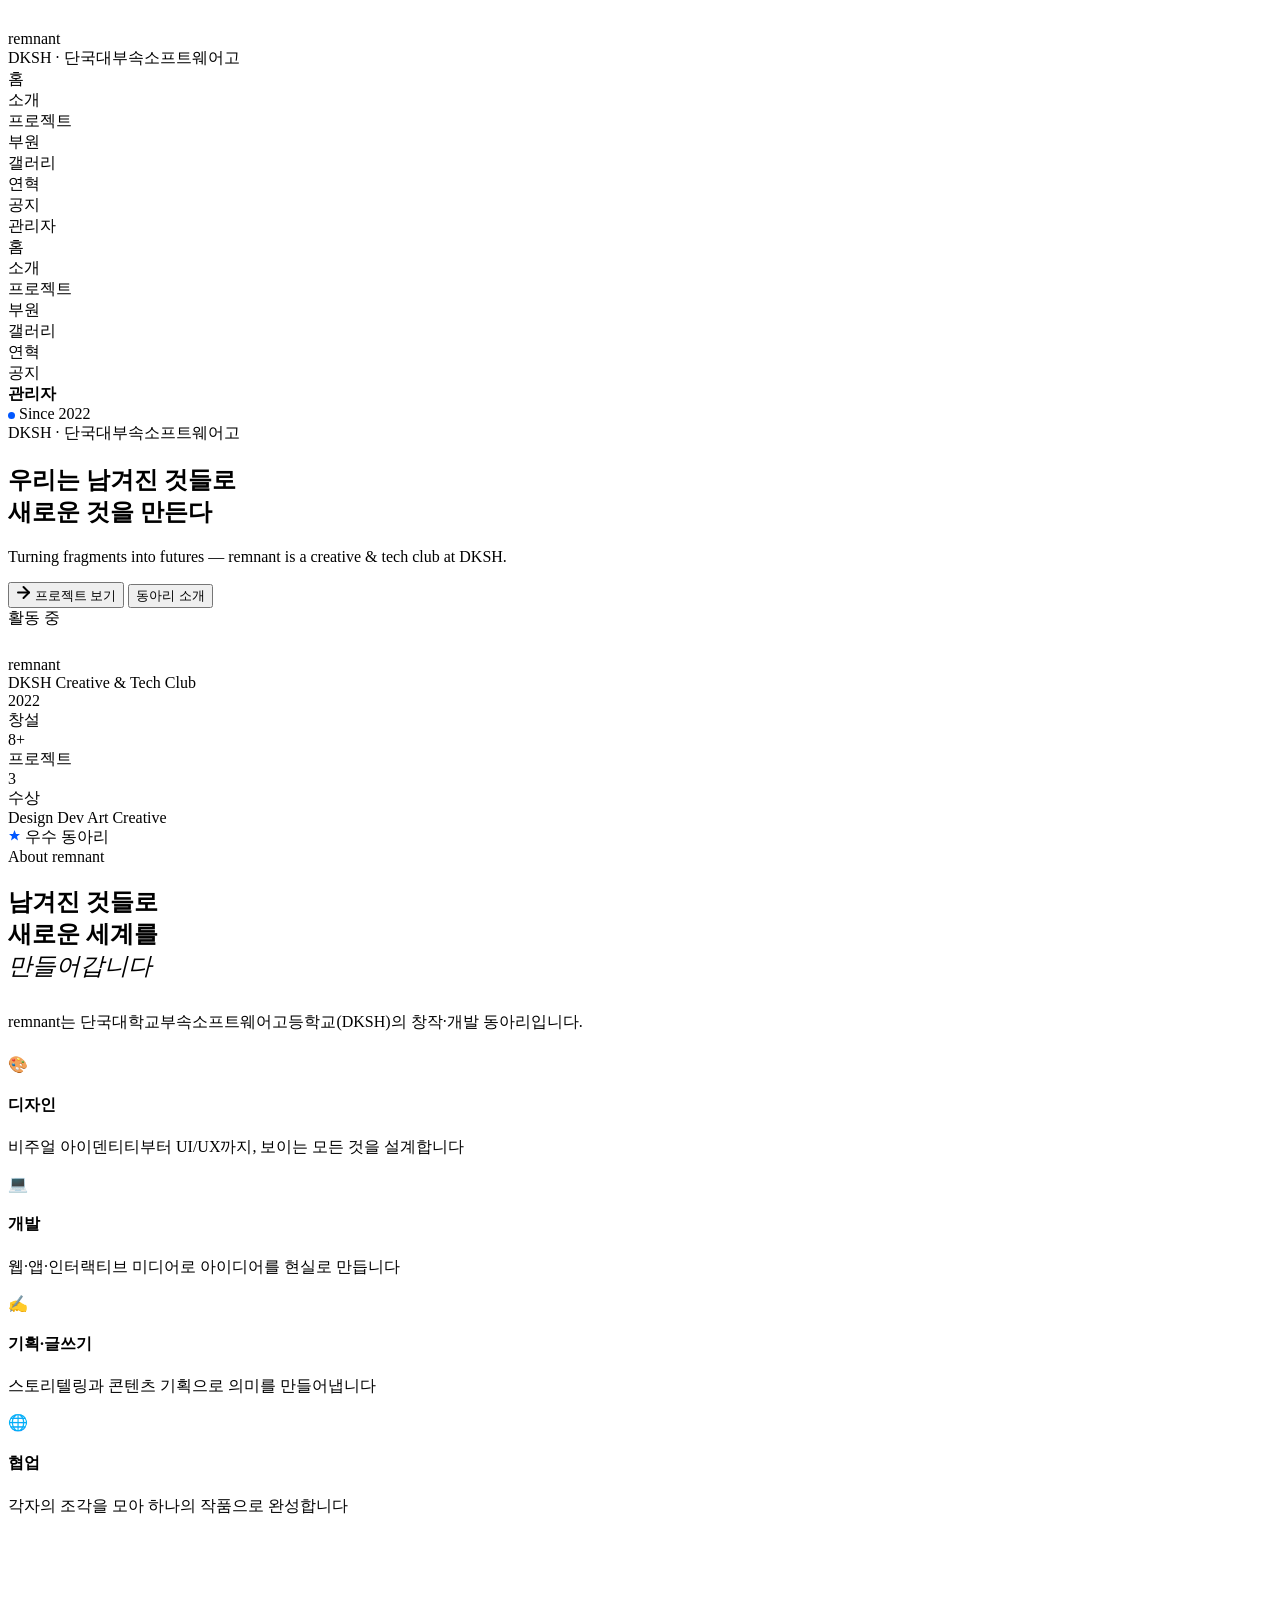
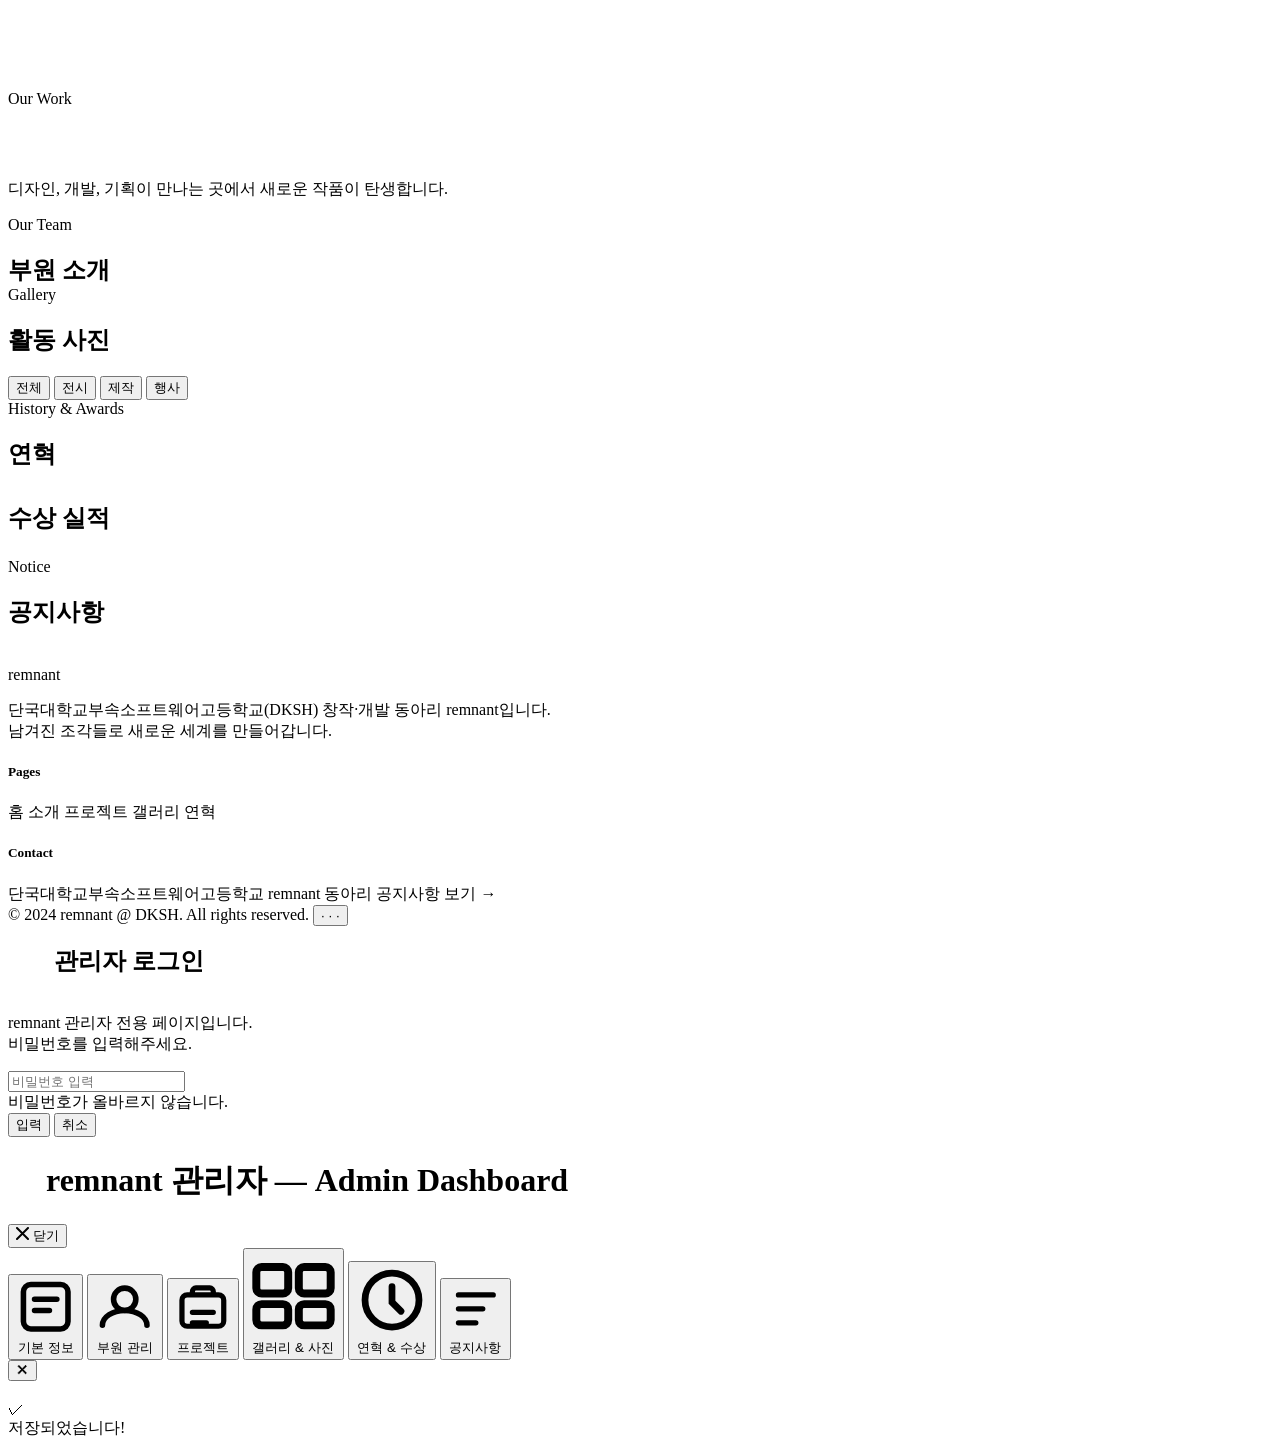
==== index.html @ b654878c "commit" ====
<!DOCTYPE html>
<html lang="ko">
<head>
  <meta charset="UTF-8">
  <meta name="viewport" content="width=device-width, initial-scale=1.0">
  <meta name="description" content="remnant @ DKSH — 단국대학교부속소프트웨어고등학교 remnant 동아리 포트폴리오">
  <meta property="og:title"       content="remnant @ DKSH">
  <meta property="og:description" content="Turning fragments into futures.">
  <meta property="og:type"        content="website">
  <title>remnant @ DKSH</title>
  <link rel="stylesheet" href="css/style.css">
</head>
<body>

<!-- ══════════════════════════ NAV ══════════════════════════ -->
<nav id="nav">
  <div class="nav-inner">
    <div class="nav-logo" onclick="document.getElementById('home').scrollIntoView({behavior:'smooth'})">
      <div class="logo-box">
        <img src="assets/logo.png" alt="remnant logo" onerror="this.parentElement.innerHTML='<svg width=18 height=18 viewBox=\'0 0 18 18\' fill=\'none\'><rect x=2 y=2 width=14 height=14 rx=4 fill=\'white\' opacity=.9/><text x=9 y=13 font-size=9 text-anchor=\'middle\' fill=\'%230057FF\' font-weight=800>m</text></svg>'">
      </div>
      <div>
        <div class="logo-wordmark">remnant</div>
        <div class="logo-school">DKSH · 단국대부속소프트웨어고</div>
      </div>
    </div>

    <div class="nav-links">
      <div class="nav-link" data-section="home">홈</div>
      <div class="nav-link" data-section="about">소개</div>
      <div class="nav-link" data-section="projects">프로젝트</div>
      <div class="nav-link" data-section="members">부원</div>
      <div class="nav-link" data-section="gallery">갤러리</div>
      <div class="nav-link" data-section="history">연혁</div>
      <div class="nav-link" data-section="announcements">공지</div>
    </div>

    <div class="nav-right">
      <div class="nav-admin-btn" onclick="openPwModal()">관리자</div>
      <div class="nav-hamburger" id="burger">
        <span></span><span></span><span></span>
      </div>
    </div>
  </div>
</nav>

<!-- Mobile menu -->
<div id="mobileMenu">
  <div class="nav-link" data-section="home">홈</div>
  <div class="nav-link" data-section="about">소개</div>
  <div class="nav-link" data-section="projects">프로젝트</div>
  <div class="nav-link" data-section="members">부원</div>
  <div class="nav-link" data-section="gallery">갤러리</div>
  <div class="nav-link" data-section="history">연혁</div>
  <div class="nav-link" data-section="announcements">공지</div>
  <div class="nav-link" style="color:var(--blue);font-weight:700" onclick="openPwModal()">관리자</div>
</div>


<!-- ══════════════════════════ HERO ══════════════════════════ -->
<section id="home">
  <div class="hero-bg">
    <div class="hero-grid"></div>
    <div class="hero-glow"></div>
  </div>

  <div class="hero-inner">

    <!-- Left -->
    <div>
      <div class="hero-badge-row reveal">
        <span class="tag blue">
          <svg width="7" height="7" viewBox="0 0 7 7"><circle cx="3.5" cy="3.5" r="3.5" fill="#0057FF"/></svg>
          Since 2022
        </span>
        <div class="hero-divider"></div>
        <span class="hero-school-tag">DKSH · 단국대부속소프트웨어고</span>
      </div>

      <!-- catchphrase rendered by JS into these elements -->
      <h1 class="hero-h1 reveal" style="transition-delay:.1s">
        <span id="heroCatchphrase">우리는 남겨진 것들로<br><span class="blue">새로운</span> 것을 <span class="italic">만든다</span></span>
      </h1>

      <p class="hero-sub reveal" style="transition-delay:.18s" id="heroSub">
        Turning fragments into futures — remnant is a creative &amp; tech club at DKSH.
      </p>

      <div class="hero-actions reveal" style="transition-delay:.26s">
        <button class="btn-primary" onclick="scrollTo('projects')">
          <svg width="15" height="15" viewBox="0 0 15 15" fill="none">
            <path d="M7.5 2L13 7.5L7.5 13" stroke="currentColor" stroke-width="2" stroke-linecap="round" stroke-linejoin="round"/>
            <path d="M2 7.5H13" stroke="currentColor" stroke-width="2" stroke-linecap="round"/>
          </svg>
          프로젝트 보기
        </button>
        <button class="btn-secondary" onclick="scrollTo('about')">동아리 소개</button>
      </div>

      <div class="hero-stats reveal" style="transition-delay:.34s" id="heroStats">
        <!-- rendered by JS -->
      </div>
    </div>

    <!-- Right card -->
    <div class="hero-visual reveal" style="transition-delay:.22s">
      <div style="position:relative;width:100%;max-width:460px">

        <div class="float-badge tl">
          <div class="live-dot"></div>
          <span>활동 중</span>
        </div>

        <div class="hero-card">
          <div class="hero-card-top">
            <div class="hero-logo-big">
              <img src="assets/logo.png" alt="remnant" onerror="this.parentElement.innerHTML='<span style=\'font-size:1.5rem;font-weight:900;color:#fff;font-family:serif;font-style:italic\'>m</span>'">
            </div>
            <div>
              <div class="hero-card-name">remnant</div>
              <div class="hero-card-sub">DKSH Creative & Tech Club</div>
            </div>
          </div>

          <div class="hero-card-stats">
            <div class="mini-stat"><div class="val">2022</div><div class="key">창설</div></div>
            <div class="mini-stat"><div class="val">8+</div><div class="key">프로젝트</div></div>
            <div class="mini-stat"><div class="val">3</div><div class="key">수상</div></div>
          </div>

          <div class="hero-card-tag-row">
            <span class="tag">Design</span>
            <span class="tag">Dev</span>
            <span class="tag">Art</span>
            <span class="tag blue">Creative</span>
          </div>
        </div>

        <div class="float-badge br">
          <svg width="13" height="13" viewBox="0 0 13 13" fill="#0057FF"><path d="M6.5 1L8 5H12L9 7.5L10 11.5L6.5 9L3 11.5L4 7.5L1 5H5L6.5 1Z"/></svg>
          <span>우수 동아리</span>
        </div>

      </div>
    </div>

  </div>
</section>


<!-- ══════════════════════════ ABOUT ══════════════════════════ -->
<section class="section" id="about">
  <div class="container">
    <div class="section-label reveal">About remnant</div>

    <div class="about-grid">
      <div class="reveal" style="transition-delay:.1s">
        <h2 class="section-title" style="margin-bottom:26px">
          남겨진 것들로<br>
          <span class="accent">새로운 세계</span>를<br>
          <span style="font-family:'Instrument Serif',serif;font-style:italic;font-weight:400">만들어갑니다</span>
        </h2>
        <p id="aboutIntro" style="font-size:1rem;color:var(--text2);line-height:1.8;margin-bottom:18px">
          remnant는 단국대학교부속소프트웨어고등학교(DKSH)의 창작·개발 동아리입니다.
        </p>
        <div class="value-grid">
          <div class="value-card reveal">
            <div class="value-icon">🎨</div>
            <h4>디자인</h4>
            <p>비주얼 아이덴티티부터 UI/UX까지, 보이는 모든 것을 설계합니다</p>
          </div>
          <div class="value-card reveal" style="transition-delay:.1s">
            <div class="value-icon">💻</div>
            <h4>개발</h4>
            <p>웹·앱·인터랙티브 미디어로 아이디어를 현실로 만듭니다</p>
          </div>
          <div class="value-card reveal" style="transition-delay:.2s">
            <div class="value-icon">✍️</div>
            <h4>기획·글쓰기</h4>
            <p>스토리텔링과 콘텐츠 기획으로 의미를 만들어냅니다</p>
          </div>
          <div class="value-card reveal" style="transition-delay:.3s">
            <div class="value-icon">🌐</div>
            <h4>협업</h4>
            <p>각자의 조각을 모아 하나의 작품으로 완성합니다</p>
          </div>
        </div>
      </div>

      <div class="about-visual reveal" style="transition-delay:.25s">
        <div class="av1">
          <div class="av-inner">
            <div style="font-size:2.5rem;margin-bottom:8px">
              <img src="assets/logo.png" alt="remnant" style="width:60px;height:60px;object-fit:contain;margin:0 auto" onerror="this.outerHTML='<span style=\'font-size:2.2rem;font-style:italic;font-weight:900;color:#fff\'>m</span>'">
            </div>
            <div style="font-size:.8rem;color:rgba(255,255,255,.8);font-weight:700">remnant</div>
            <div style="font-size:.65rem;color:rgba(255,255,255,.5);margin-top:3px;font-family:var(--font-mono)">DKSH Creative Club</div>
          </div>
        </div>
        <div class="av2">
          <div class="av-inner">
            <svg width="44" height="44" viewBox="0 0 44 44" fill="none" opacity=".7" style="margin:0 auto 8px">
              <path d="M22 4L26.4 16H39.6L29.2 24.4L33.6 36L22 28L10.4 36L14.8 24.4L4.4 16H17.6L22 4Z" fill="white"/>
            </svg>
            <div style="color:rgba(255,255,255,.9);font-size:.78rem;font-weight:700">전국대회 수상</div>
          </div>
        </div>
      </div>
    </div>
  </div>
</section>


<!-- ══════════════════════════ PROJECTS ══════════════════════════ -->
<section class="section projects-section" id="projects">
  <div class="container">
    <div class="projects-header">
      <div>
        <div class="section-label reveal">Our Work</div>
        <h2 class="section-title reveal" style="transition-delay:.1s;color:#fff">프로젝트</h2>
      </div>
      <p class="projects-sub reveal" style="transition-delay:.15s">디자인, 개발, 기획이 만나는 곳에서 새로운 작품이 탄생합니다.</p>
    </div>
    <div class="proj-grid" id="projGrid"></div>
  </div>
</section>


<!-- ══════════════════════════ MEMBERS ══════════════════════════ -->
<section class="section members-section" id="members">
  <div class="container">
    <div class="section-label reveal">Our Team</div>
    <h2 class="section-title reveal" style="transition-delay:.1s;margin-bottom:0">부원 소개</h2>
    <div class="members-grid" id="membersGrid"></div>
  </div>
</section>


<!-- ══════════════════════════ GALLERY ══════════════════════════ -->
<section class="section" id="gallery">
  <div class="container">
    <div class="gallery-header">
      <div>
        <div class="section-label reveal">Gallery</div>
        <h2 class="section-title reveal" style="transition-delay:.1s">활동 사진</h2>
      </div>
      <div class="gallery-filter reveal" style="transition-delay:.2s">
        <button class="tag" id="filter-all"     onclick="filterGallery('all',     this)">전체</button>
        <button class="tag" id="filter-exhibit" onclick="filterGallery('exhibit', this)">전시</button>
        <button class="tag" id="filter-work"    onclick="filterGallery('work',    this)">제작</button>
        <button class="tag" id="filter-event"   onclick="filterGallery('event',   this)">행사</button>
      </div>
    </div>
    <div class="gallery-grid" id="galleryGrid"></div>
  </div>
</section>


<!-- ══════════════════════════ HISTORY ══════════════════════════ -->
<section class="section history-section" id="history">
  <div class="container">
    <div class="section-label reveal">History &amp; Awards</div>
    <div class="history-grid">
      <div>
        <h2 class="section-title reveal" style="margin-bottom:32px;transition-delay:.1s">연혁</h2>
        <div class="timeline" id="timeline"></div>
      </div>
      <div>
        <h2 class="section-title reveal" style="margin-bottom:24px;transition-delay:.1s">수상 실적</h2>
        <div class="achieve-list" id="achieveList"></div>
      </div>
    </div>
  </div>
</section>


<!-- ══════════════════════════ ANNOUNCEMENTS ══════════════════════════ -->
<section class="section" id="announcements">
  <div class="container">
    <div class="section-label reveal">Notice</div>
    <h2 class="section-title reveal" style="transition-delay:.1s">공지사항</h2>
    <div class="ann-list" id="annList"></div>
  </div>
</section>


<!-- ══════════════════════════ FOOTER ══════════════════════════ -->
<footer>
  <div class="container">
    <div class="footer-grid">
      <div class="footer-brand">
        <div class="footer-logo">
          <div class="logo-box-sm">
            <img src="assets/logo.png" alt="remnant" onerror="this.outerHTML='<span style=\'font-style:italic;font-weight:900;color:#fff;font-size:.9rem\'>m</span>'">
          </div>
          <span class="footer-wordmark">remnant</span>
        </div>
        <p>단국대학교부속소프트웨어고등학교(DKSH) 창작·개발 동아리 remnant입니다.<br>남겨진 조각들로 새로운 세계를 만들어갑니다.</p>
      </div>
      <div class="footer-col">
        <h5>Pages</h5>
        <a onclick="scrollTo('home')">홈</a>
        <a onclick="scrollTo('about')">소개</a>
        <a onclick="scrollTo('projects')">프로젝트</a>
        <a onclick="scrollTo('gallery')">갤러리</a>
        <a onclick="scrollTo('history')">연혁</a>
      </div>
      <div class="footer-col">
        <h5>Contact</h5>
        <a>단국대학교부속소프트웨어고등학교</a>
        <a>remnant 동아리</a>
        <a class="bl" onclick="scrollTo('announcements')">공지사항 보기 →</a>
      </div>
    </div>

    <div class="footer-bottom">
      <span>© 2024 remnant @ DKSH. All rights reserved.</span>
      <!-- 숨겨진 관리자 진입 버튼 — 잘 안 보이게 -->
      <button class="admin-footer-trigger" onclick="openPwModal()" title="">· · ·</button>
    </div>
  </div>
</footer>


<!-- ══════════════════════════ PASSWORD MODAL ══════════════════════════ -->
<div id="pw-modal">
  <div class="pw-box">
    <div style="display:flex;align-items:center;gap:10px;margin-bottom:6px">
      <div style="width:36px;height:36px;background:var(--blue);border-radius:10px;overflow:hidden;display:flex;align-items:center;justify-content:center;flex-shrink:0">
        <img src="assets/logo.png" alt="remnant" style="width:100%;height:100%;object-fit:cover" onerror="this.outerHTML='<span style=\'font-style:italic;font-weight:900;color:#fff\'>m</span>'">
      </div>
      <h2>관리자 로그인</h2>
    </div>
    <p>remnant 관리자 전용 페이지입니다.<br>비밀번호를 입력해주세요.</p>
    <input type="password" class="pw-input" id="pwInput" placeholder="비밀번호 입력">
    <div class="pw-error" id="pwError">비밀번호가 올바르지 않습니다.</div>
    <div class="pw-actions">
      <button class="pw-submit" onclick="submitPw()">입력</button>
      <button class="pw-cancel" onclick="closePwModal()">취소</button>
    </div>
  </div>
</div>


<!-- ══════════════════════════ ADMIN PAGE ══════════════════════════ -->
<div id="admin-page">
  <div class="admin-topbar">
    <div class="admin-topbar-inner">
      <div style="display:flex;align-items:center;gap:10px">
        <div style="width:28px;height:28px;background:var(--blue);border-radius:8px;overflow:hidden;display:flex;align-items:center;justify-content:center">
          <img src="assets/logo.png" alt="remnant" style="width:100%;height:100%;object-fit:cover" onerror="this.outerHTML='<span style=\'font-style:italic;font-weight:900;color:#fff;font-size:.8rem\'>m</span>'">
        </div>
        <h1>remnant 관리자 — <span style="color:var(--blue)">Admin Dashboard</span></h1>
      </div>
      <button class="admin-close-btn" id="admin-close">
        <svg width="13" height="13" viewBox="0 0 13 13" fill="none"><path d="M1 1l11 11M12 1L1 12" stroke="currentColor" stroke-width="2" stroke-linecap="round"/></svg>
        닫기
      </button>
    </div>
  </div>

  <div class="admin-body">
    <!-- Sidebar -->
    <div class="admin-sidebar">
      <button class="asb-btn active" onclick="switchAdminPanel('basic', this)">
        <svg viewBox="0 0 16 16" fill="none"><rect x="2" y="2" width="12" height="12" rx="2" stroke="currentColor" stroke-width="1.5"/><path d="M5 6h6M5 9h4" stroke="currentColor" stroke-width="1.5" stroke-linecap="round"/></svg>
        기본 정보
      </button>
      <button class="asb-btn" onclick="switchAdminPanel('members', this)">
        <svg viewBox="0 0 16 16" fill="none"><circle cx="8" cy="6" r="3" stroke="currentColor" stroke-width="1.5"/><path d="M2 13c0-2.2 2.7-4 6-4s6 1.8 6 4" stroke="currentColor" stroke-width="1.5" stroke-linecap="round"/></svg>
        부원 관리
      </button>
      <button class="asb-btn" onclick="switchAdminPanel('projects', this)">
        <svg viewBox="0 0 16 16" fill="none"><rect x="2" y="4" width="12" height="9" rx="1.5" stroke="currentColor" stroke-width="1.5"/><path d="M5 4V3a1 1 0 011-1h4a1 1 0 011 1v1" stroke="currentColor" stroke-width="1.5"/><path d="M5 9h6M5 12h4" stroke="currentColor" stroke-width="1.5" stroke-linecap="round"/></svg>
        프로젝트
      </button>
      <button class="asb-btn" onclick="switchAdminPanel('gallery', this)">
        <svg viewBox="0 0 16 16" fill="none"><rect x="1" y="3" width="6" height="5" rx="1" stroke="currentColor" stroke-width="1.5"/><rect x="9" y="3" width="6" height="5" rx="1" stroke="currentColor" stroke-width="1.5"/><rect x="1" y="10" width="6" height="4" rx="1" stroke="currentColor" stroke-width="1.5"/><rect x="9" y="10" width="6" height="4" rx="1" stroke="currentColor" stroke-width="1.5"/></svg>
        갤러리 & 사진
      </button>
      <button class="asb-btn" onclick="switchAdminPanel('history', this)">
        <svg viewBox="0 0 16 16" fill="none"><circle cx="8" cy="8" r="6" stroke="currentColor" stroke-width="1.5"/><path d="M8 5v3.5l2 2" stroke="currentColor" stroke-width="1.5" stroke-linecap="round"/></svg>
        연혁 & 수상
      </button>
      <button class="asb-btn" onclick="switchAdminPanel('announcements', this)">
        <svg viewBox="0 0 16 16" fill="none"><path d="M3 4h10M3 8h7M3 12h5" stroke="currentColor" stroke-width="1.5" stroke-linecap="round"/></svg>
        공지사항
      </button>
    </div>

    <!-- Panel content -->
    <div class="admin-panel" id="adminPanel"></div>
  </div>
</div>


<!-- ══════════════════════════ GALLERY MODAL ══════════════════════════ -->
<div id="gallery-modal">
  <div class="gm-box">
    <button class="gm-close" id="gm-close">✕</button>
    <div class="gm-img" id="gmImg"></div>
    <div class="gm-body">
      <div class="tag" id="gmTag" style="margin-bottom:10px"></div>
      <h3 id="gmTitle"></h3>
      <p  id="gmDesc" style="margin-top:8px"></p>
    </div>
  </div>
</div>


<!-- ══════════════════════════ TOAST ══════════════════════════ -->
<div id="toast">
  <div class="toast-icon">✓</div>
  <span id="toastMsg">저장되었습니다!</span>
</div>

<script src="js/main.js"></script>
</body>
</html>
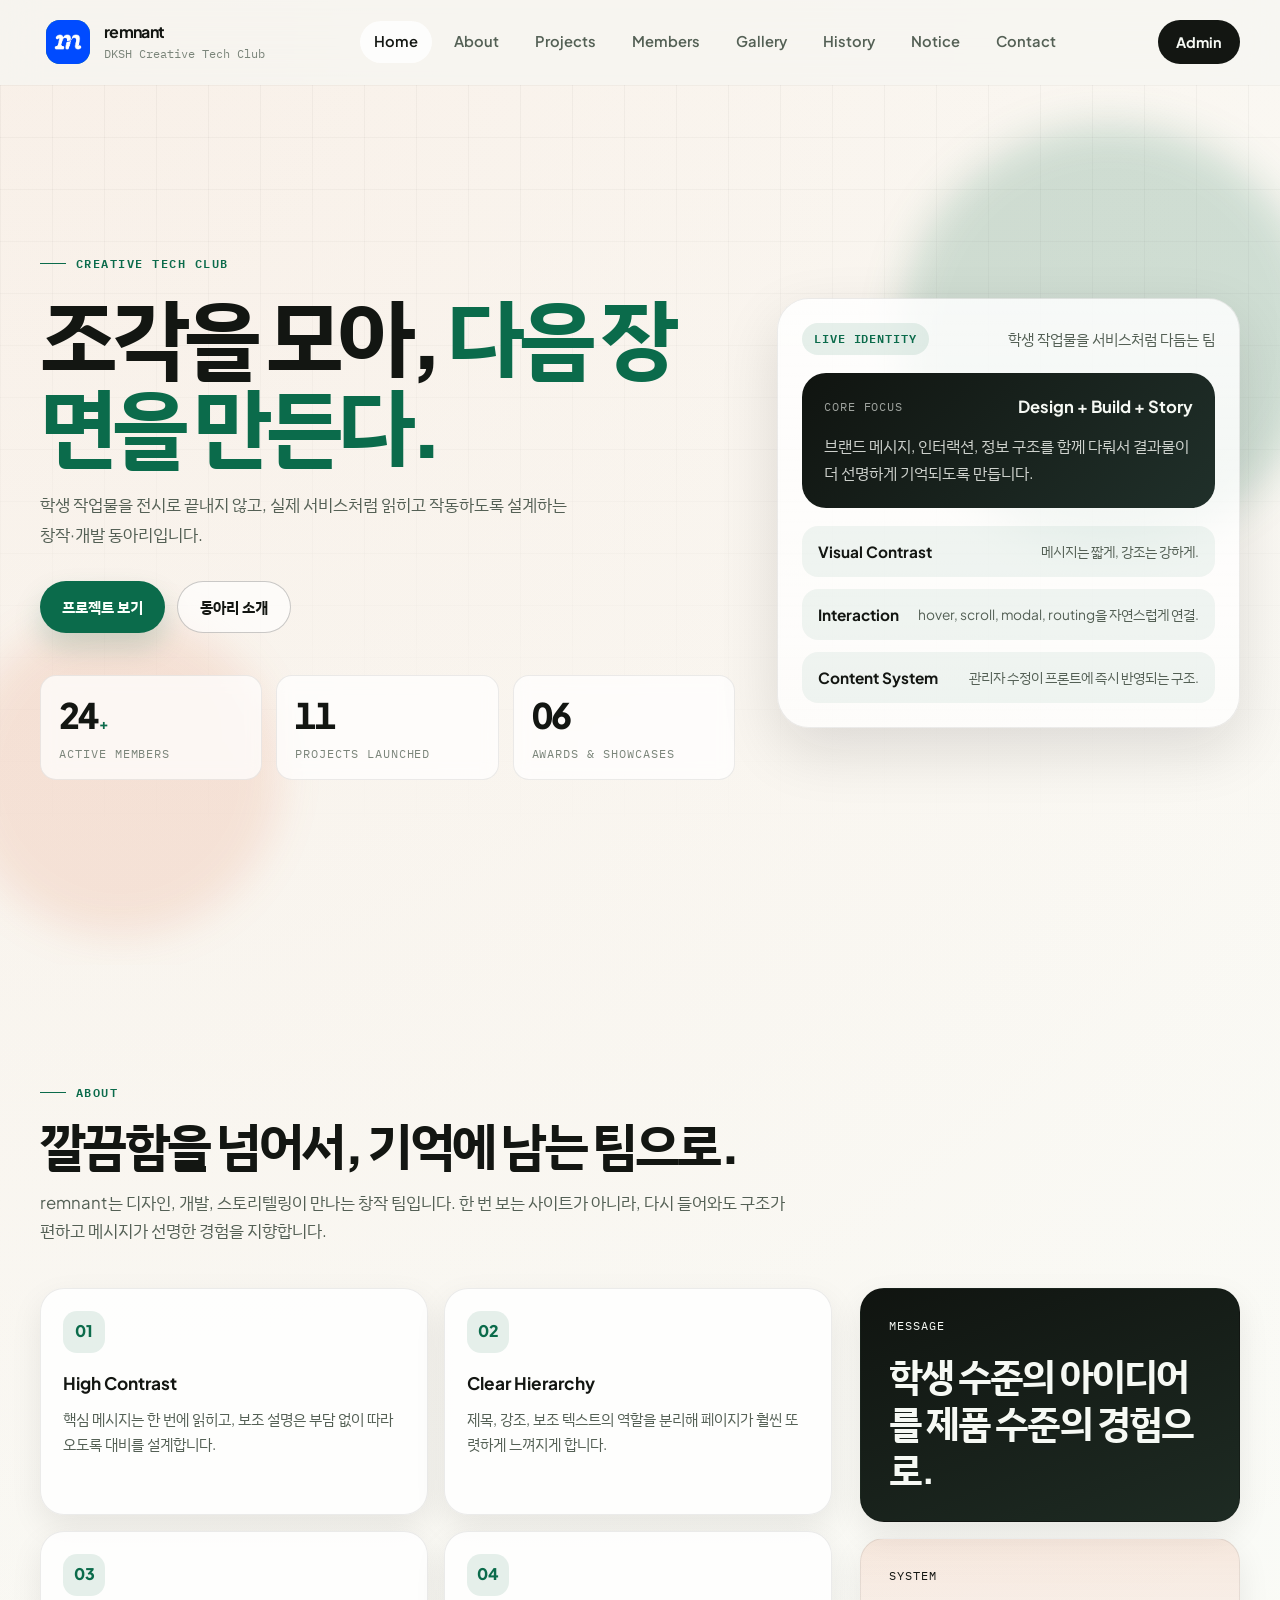
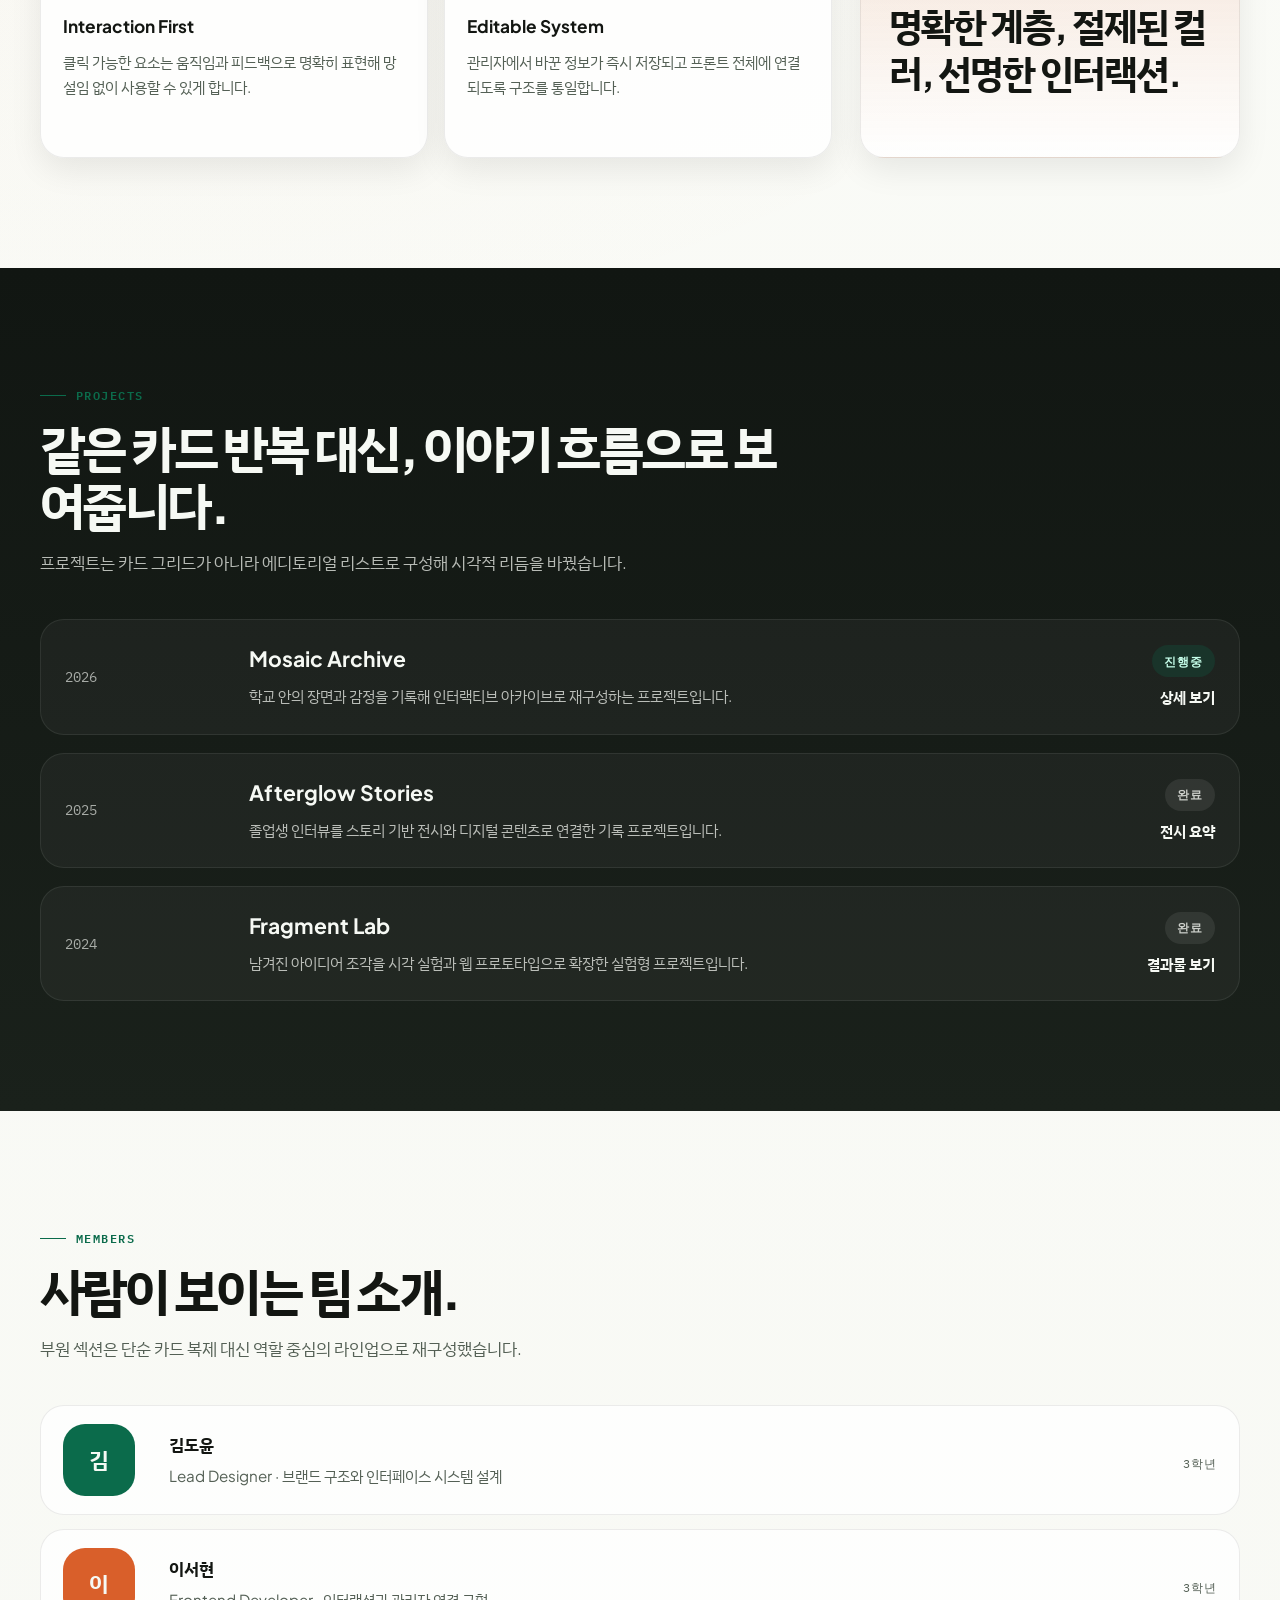
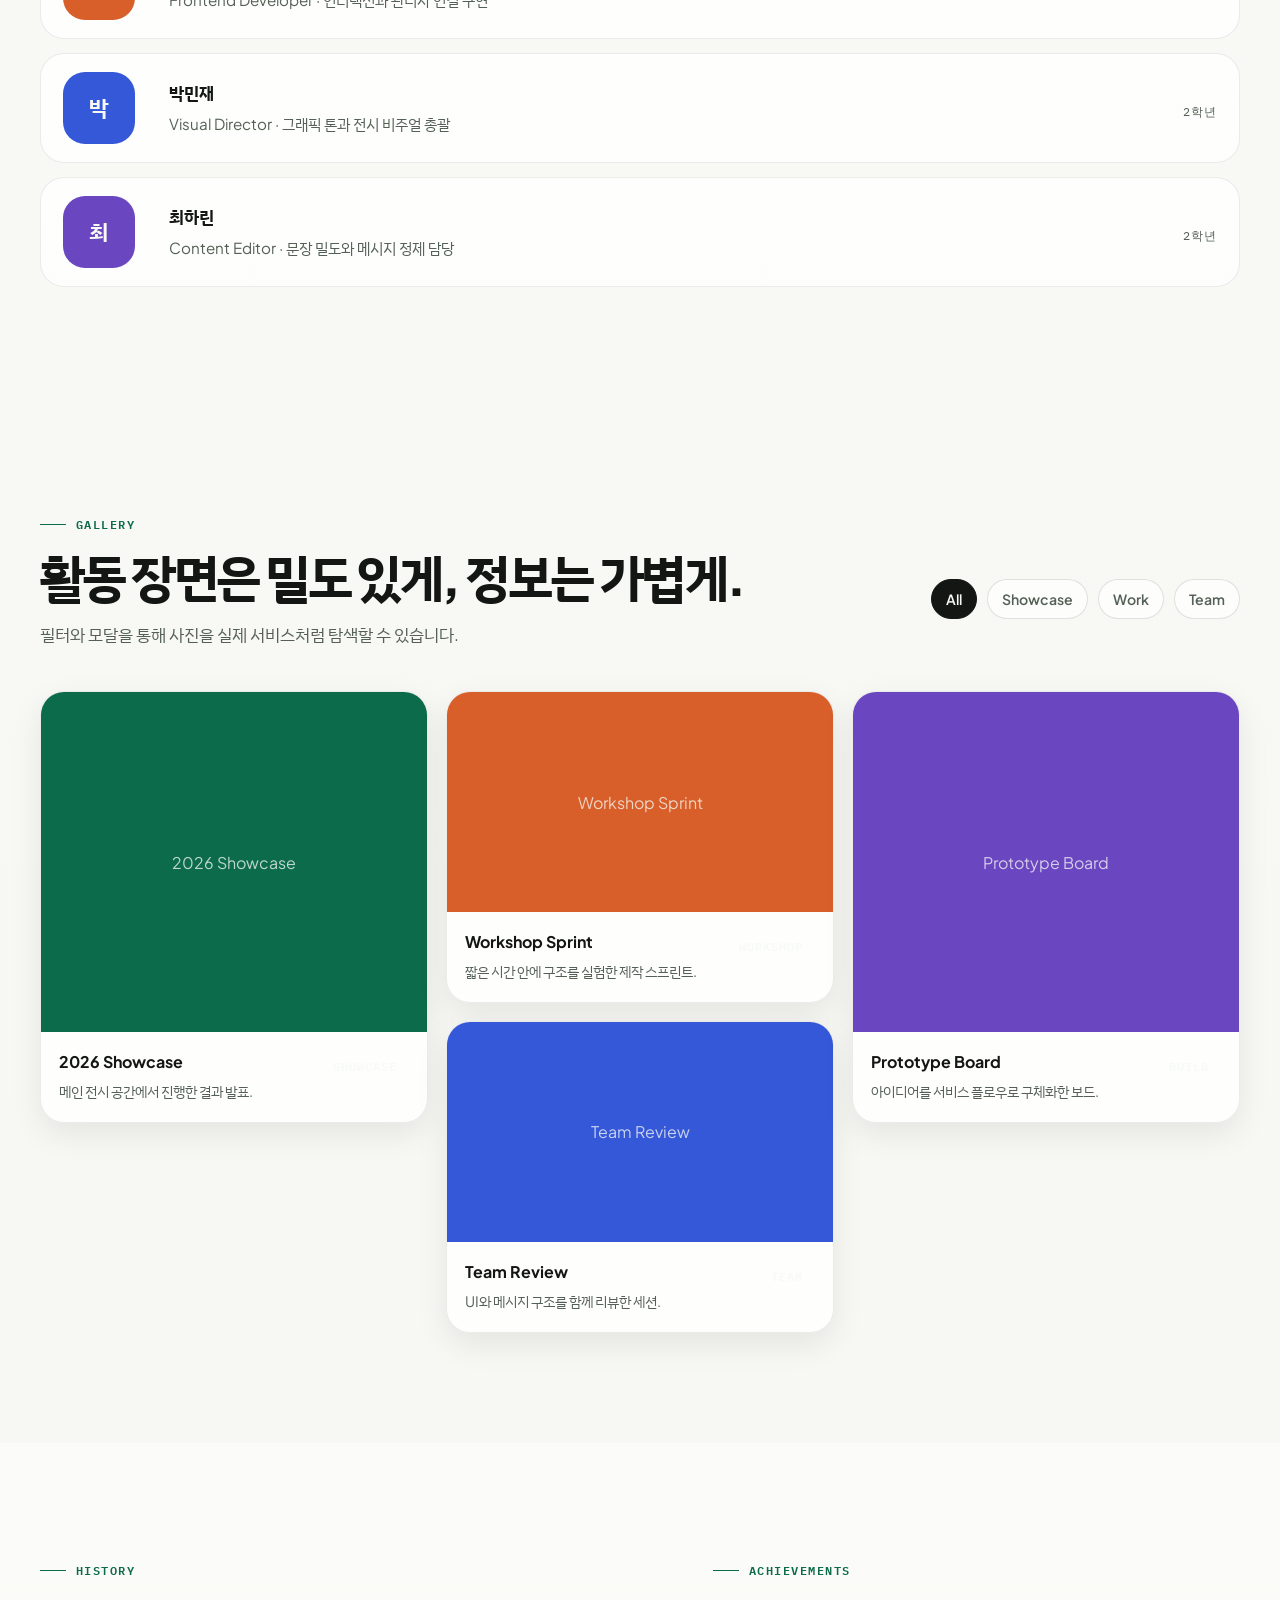
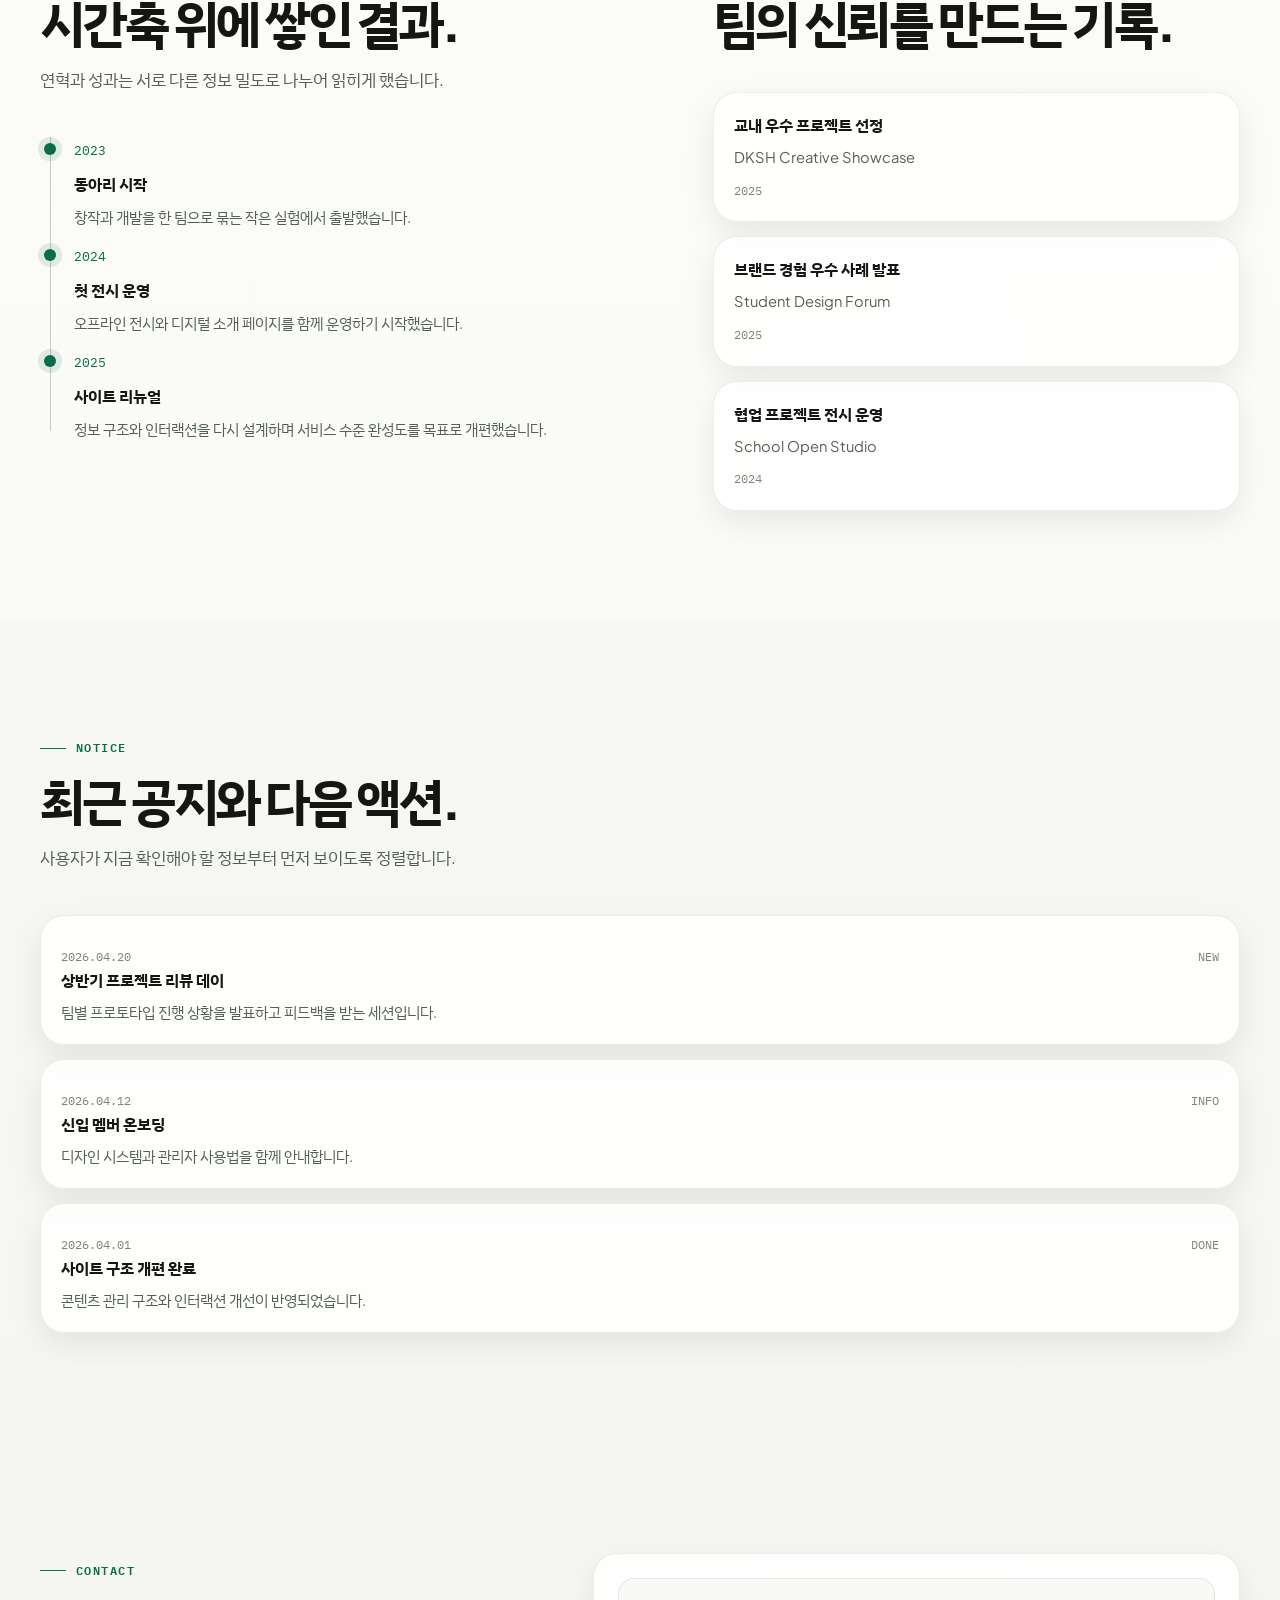
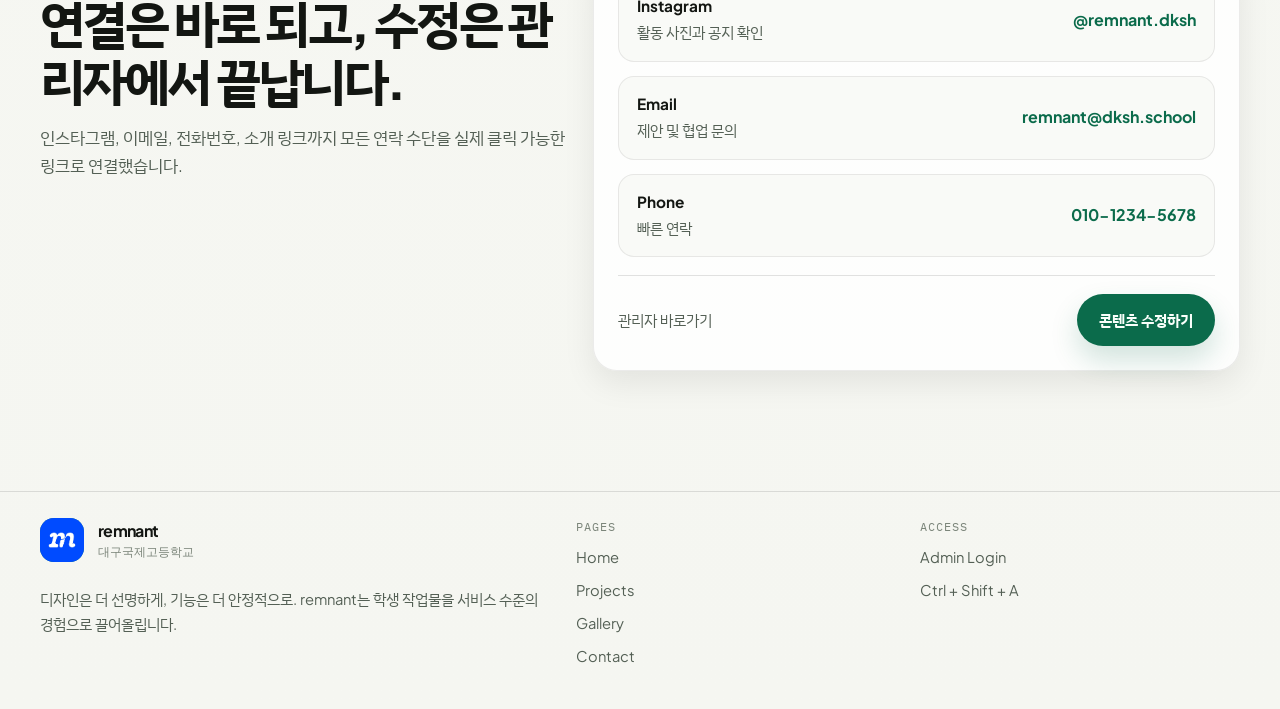
==== commit 64a83cea: "Add files via upload" ====
--- a/index.html
+++ b/index.html
@@ -3,417 +3,320 @@
 <head>
   <meta charset="UTF-8">
   <meta name="viewport" content="width=device-width, initial-scale=1.0">
-  <meta name="description" content="remnant @ DKSH — 단국대학교부속소프트웨어고등학교 remnant 동아리 포트폴리오">
-  <meta property="og:title"       content="remnant @ DKSH">
-  <meta property="og:description" content="Turning fragments into futures.">
-  <meta property="og:type"        content="website">
+  <meta name="description" content="리멤넌트 동아리 소개 사이트. 창작, 개발, 전시 활동을 실제 서비스 수준의 인터랙션으로 소개합니다.">
+  <meta property="og:title" content="remnant @ DKSH">
+  <meta property="og:description" content="조각을 모아, 다음 장면을 만든다.">
+  <meta property="og:type" content="website">
   <title>remnant @ DKSH</title>
   <link rel="stylesheet" href="css/style.css">
 </head>
 <body>
-
-<!-- ══════════════════════════ NAV ══════════════════════════ -->
-<nav id="nav">
-  <div class="nav-inner">
-    <div class="nav-logo" onclick="document.getElementById('home').scrollIntoView({behavior:'smooth'})">
-      <div class="logo-box">
-        <img src="assets/logo.png" alt="remnant logo" onerror="this.parentElement.innerHTML='<svg width=18 height=18 viewBox=\'0 0 18 18\' fill=\'none\'><rect x=2 y=2 width=14 height=14 rx=4 fill=\'white\' opacity=.9/><text x=9 y=13 font-size=9 text-anchor=\'middle\' fill=\'%230057FF\' font-weight=800>m</text></svg>'">
-      </div>
-      <div>
-        <div class="logo-wordmark">remnant</div>
-        <div class="logo-school">DKSH · 단국대부속소프트웨어고</div>
-      </div>
-    </div>
-
-    <div class="nav-links">
-      <div class="nav-link" data-section="home">홈</div>
-      <div class="nav-link" data-section="about">소개</div>
-      <div class="nav-link" data-section="projects">프로젝트</div>
-      <div class="nav-link" data-section="members">부원</div>
-      <div class="nav-link" data-section="gallery">갤러리</div>
-      <div class="nav-link" data-section="history">연혁</div>
-      <div class="nav-link" data-section="announcements">공지</div>
-    </div>
-
-    <div class="nav-right">
-      <div class="nav-admin-btn" onclick="openPwModal()">관리자</div>
-      <div class="nav-hamburger" id="burger">
-        <span></span><span></span><span></span>
+  <div class="site-shell">
+    <header class="site-header" id="siteHeader">
+      <div class="container nav-row">
+        <button class="brand-button" data-nav-target="home" aria-label="홈으로 이동">
+          <span class="brand-mark">
+            <img src="assets/logo.png" alt="remnant 로고">
+          </span>
+          <span class="brand-copy">
+            <strong>remnant</strong>
+            <span>DKSH Creative Tech Club</span>
+          </span>
+        </button>
+
+        <nav class="desktop-nav" aria-label="주요 메뉴">
+          <button class="nav-link" data-nav-target="home">Home</button>
+          <button class="nav-link" data-nav-target="about">About</button>
+          <button class="nav-link" data-nav-target="projects">Projects</button>
+          <button class="nav-link" data-nav-target="members">Members</button>
+          <button class="nav-link" data-nav-target="gallery">Gallery</button>
+          <button class="nav-link" data-nav-target="history">History</button>
+          <button class="nav-link" data-nav-target="notices">Notice</button>
+          <button class="nav-link" data-nav-target="contact">Contact</button>
+        </nav>
+
+        <div class="nav-actions">
+          <button class="admin-entry" id="adminEntry">Admin</button>
+          <button class="mobile-menu-button" id="mobileMenuButton" aria-expanded="false" aria-controls="mobileNav">
+            <span></span>
+            <span></span>
+            <span></span>
+          </button>
+        </div>
+      </div>
+
+      <nav class="mobile-nav" id="mobileNav" aria-label="모바일 메뉴">
+        <button class="nav-link" data-nav-target="home">Home</button>
+        <button class="nav-link" data-nav-target="about">About</button>
+        <button class="nav-link" data-nav-target="projects">Projects</button>
+        <button class="nav-link" data-nav-target="members">Members</button>
+        <button class="nav-link" data-nav-target="gallery">Gallery</button>
+        <button class="nav-link" data-nav-target="history">History</button>
+        <button class="nav-link" data-nav-target="notices">Notice</button>
+        <button class="nav-link" data-nav-target="contact">Contact</button>
+        <button class="nav-link nav-link-admin" id="mobileAdminEntry">Admin</button>
+      </nav>
+    </header>
+
+    <main>
+      <section class="hero section-anchor" id="home" data-route="home">
+        <div class="hero-backdrop" aria-hidden="true">
+          <div class="hero-orb hero-orb-a"></div>
+          <div class="hero-orb hero-orb-b"></div>
+          <div class="hero-grid"></div>
+        </div>
+
+        <div class="container hero-layout">
+          <div class="hero-copy">
+            <div class="eyebrow reveal">Creative Tech Club</div>
+            <h1 class="hero-title reveal" id="heroTitle"></h1>
+            <p class="hero-subtitle reveal" id="heroSubtitle"></p>
+
+            <div class="hero-actions reveal">
+              <button class="button button-primary" data-nav-target="projects">프로젝트 보기</button>
+              <button class="button button-secondary" data-nav-target="about">동아리 소개</button>
+            </div>
+
+            <div class="hero-stats reveal" id="heroStats"></div>
+          </div>
+
+          <div class="hero-panel reveal">
+            <div class="hero-panel-top">
+              <span class="status-pill">Live identity</span>
+              <span class="status-note">학생 작업물을 서비스처럼 다듬는 팀</span>
+            </div>
+
+            <div class="hero-feature-card">
+              <div class="hero-feature-head">
+                <span class="hero-feature-label">Core Focus</span>
+                <strong>Design + Build + Story</strong>
+              </div>
+              <p id="heroCardText"></p>
+            </div>
+
+            <div class="hero-signal-list" id="heroSignals"></div>
+          </div>
+        </div>
+      </section>
+
+      <section class="section section-anchor" id="about" data-route="about">
+        <div class="container">
+          <div class="section-head reveal">
+            <span class="eyebrow">About</span>
+            <h2 class="section-title">깔끔함을 넘어서, 기억에 남는 팀으로.</h2>
+            <p class="section-body" id="aboutIntro"></p>
+          </div>
+
+          <div class="about-layout">
+            <div class="about-principles reveal" id="principlesGrid"></div>
+            <div class="about-showcase reveal">
+              <div class="showcase-card showcase-dark">
+                <span>Message</span>
+                <strong id="aboutHeadline"></strong>
+              </div>
+              <div class="showcase-card showcase-light">
+                <span>System</span>
+                <strong>명확한 계층, 절제된 컬러, 선명한 인터랙션.</strong>
+              </div>
+            </div>
+          </div>
+        </div>
+      </section>
+
+      <section class="section section-contrast section-anchor" id="projects" data-route="projects">
+        <div class="container">
+          <div class="section-head reveal">
+            <span class="eyebrow">Projects</span>
+            <h2 class="section-title light">같은 카드 반복 대신, 이야기 흐름으로 보여줍니다.</h2>
+            <p class="section-body light">프로젝트는 카드 그리드가 아니라 에디토리얼 리스트로 구성해 시각적 리듬을 바꿨습니다.</p>
+          </div>
+
+          <div class="project-list" id="projectList"></div>
+        </div>
+      </section>
+
+      <section class="section section-anchor" id="members" data-route="members">
+        <div class="container">
+          <div class="section-head reveal">
+            <span class="eyebrow">Members</span>
+            <h2 class="section-title">사람이 보이는 팀 소개.</h2>
+            <p class="section-body">부원 섹션은 단순 카드 복제 대신 역할 중심의 라인업으로 재구성했습니다.</p>
+          </div>
+
+          <div class="member-stack" id="memberStack"></div>
+        </div>
+      </section>
+
+      <section class="section section-anchor" id="gallery" data-route="gallery">
+        <div class="container">
+          <div class="gallery-head">
+            <div class="section-head reveal">
+              <span class="eyebrow">Gallery</span>
+              <h2 class="section-title">활동 장면은 밀도 있게, 정보는 가볍게.</h2>
+              <p class="section-body">필터와 모달을 통해 사진을 실제 서비스처럼 탐색할 수 있습니다.</p>
+            </div>
+            <div class="filter-group reveal" id="galleryFilters"></div>
+          </div>
+
+          <div class="masonry-grid" id="galleryGrid"></div>
+        </div>
+      </section>
+
+      <section class="section section-muted section-anchor" id="history" data-route="history">
+        <div class="container history-layout">
+          <div>
+            <div class="section-head reveal">
+              <span class="eyebrow">History</span>
+              <h2 class="section-title">시간축 위에 쌓인 결과.</h2>
+              <p class="section-body">연혁과 성과는 서로 다른 정보 밀도로 나누어 읽히게 했습니다.</p>
+            </div>
+            <div class="timeline-list" id="timelineList"></div>
+          </div>
+
+          <div>
+            <div class="section-head reveal">
+              <span class="eyebrow">Achievements</span>
+              <h2 class="section-title">팀의 신뢰를 만드는 기록.</h2>
+            </div>
+            <div class="achievement-grid" id="achievementGrid"></div>
+          </div>
+        </div>
+      </section>
+
+      <section class="section section-anchor" id="notices" data-route="notices">
+        <div class="container">
+          <div class="section-head reveal">
+            <span class="eyebrow">Notice</span>
+            <h2 class="section-title">최근 공지와 다음 액션.</h2>
+            <p class="section-body">사용자가 지금 확인해야 할 정보부터 먼저 보이도록 정렬합니다.</p>
+          </div>
+
+          <div class="notice-list" id="noticeList"></div>
+        </div>
+      </section>
+
+      <section class="section contact-section section-anchor" id="contact" data-route="contact">
+        <div class="container contact-layout">
+          <div class="contact-copy reveal">
+            <span class="eyebrow">Contact</span>
+            <h2 class="section-title">연결은 바로 되고, 수정은 관리자에서 끝납니다.</h2>
+            <p class="section-body" id="contactDescription"></p>
+          </div>
+
+          <div class="contact-panel reveal">
+            <div class="contact-links" id="contactLinks"></div>
+
+            <div class="contact-cta">
+              <span>관리자 바로가기</span>
+              <button class="button button-primary" id="contactAdminButton">콘텐츠 수정하기</button>
+            </div>
+          </div>
+        </div>
+      </section>
+    </main>
+
+    <footer class="site-footer">
+      <div class="container footer-layout">
+        <div>
+          <div class="footer-brand">
+            <span class="brand-mark">
+              <img src="assets/logo.png" alt="remnant 로고">
+            </span>
+            <div>
+              <strong>remnant</strong>
+              <span id="footerSchool"></span>
+            </div>
+          </div>
+          <p id="footerSummary"></p>
+        </div>
+
+        <div class="footer-links">
+          <span class="footer-label">Pages</span>
+          <button data-nav-target="home">Home</button>
+          <button data-nav-target="projects">Projects</button>
+          <button data-nav-target="gallery">Gallery</button>
+          <button data-nav-target="contact">Contact</button>
+        </div>
+
+        <div class="footer-links">
+          <span class="footer-label">Access</span>
+          <button id="footerAdminButton">Admin Login</button>
+          <button id="footerShortcutHint">Ctrl + Shift + A</button>
+        </div>
+      </div>
+    </footer>
+  </div>
+
+  <div class="modal-shell" id="loginModal" aria-hidden="true">
+    <div class="modal-card">
+      <div class="modal-head">
+        <div>
+          <span class="eyebrow">Admin</span>
+          <h3>관리자 로그인</h3>
+        </div>
+        <button class="icon-button" data-close-modal="loginModal" aria-label="닫기">×</button>
+      </div>
+      <p class="modal-body">상단 버튼 또는 단축키로 접근할 수 있습니다. 비밀번호를 입력하면 관리자 패널이 열립니다.</p>
+      <label class="field-label" for="adminPassword">Password</label>
+      <input class="field-input" id="adminPassword" type="password" placeholder="비밀번호 입력">
+      <p class="form-error" id="loginError"></p>
+      <div class="modal-actions">
+        <button class="button button-secondary" data-close-modal="loginModal">취소</button>
+        <button class="button button-primary" id="loginSubmit">로그인</button>
       </div>
     </div>
   </div>
-</nav>
-
-<!-- Mobile menu -->
-<div id="mobileMenu">
-  <div class="nav-link" data-section="home">홈</div>
-  <div class="nav-link" data-section="about">소개</div>
-  <div class="nav-link" data-section="projects">프로젝트</div>
-  <div class="nav-link" data-section="members">부원</div>
-  <div class="nav-link" data-section="gallery">갤러리</div>
-  <div class="nav-link" data-section="history">연혁</div>
-  <div class="nav-link" data-section="announcements">공지</div>
-  <div class="nav-link" style="color:var(--blue);font-weight:700" onclick="openPwModal()">관리자</div>
-</div>
-
-
-<!-- ══════════════════════════ HERO ══════════════════════════ -->
-<section id="home">
-  <div class="hero-bg">
-    <div class="hero-grid"></div>
-    <div class="hero-glow"></div>
-  </div>
-
-  <div class="hero-inner">
-
-    <!-- Left -->
-    <div>
-      <div class="hero-badge-row reveal">
-        <span class="tag blue">
-          <svg width="7" height="7" viewBox="0 0 7 7"><circle cx="3.5" cy="3.5" r="3.5" fill="#0057FF"/></svg>
-          Since 2022
-        </span>
-        <div class="hero-divider"></div>
-        <span class="hero-school-tag">DKSH · 단국대부속소프트웨어고</span>
-      </div>
-
-      <!-- catchphrase rendered by JS into these elements -->
-      <h1 class="hero-h1 reveal" style="transition-delay:.1s">
-        <span id="heroCatchphrase">우리는 남겨진 것들로<br><span class="blue">새로운</span> 것을 <span class="italic">만든다</span></span>
-      </h1>
-
-      <p class="hero-sub reveal" style="transition-delay:.18s" id="heroSub">
-        Turning fragments into futures — remnant is a creative &amp; tech club at DKSH.
-      </p>
-
-      <div class="hero-actions reveal" style="transition-delay:.26s">
-        <button class="btn-primary" onclick="scrollTo('projects')">
-          <svg width="15" height="15" viewBox="0 0 15 15" fill="none">
-            <path d="M7.5 2L13 7.5L7.5 13" stroke="currentColor" stroke-width="2" stroke-linecap="round" stroke-linejoin="round"/>
-            <path d="M2 7.5H13" stroke="currentColor" stroke-width="2" stroke-linecap="round"/>
-          </svg>
-          프로젝트 보기
-        </button>
-        <button class="btn-secondary" onclick="scrollTo('about')">동아리 소개</button>
-      </div>
-
-      <div class="hero-stats reveal" style="transition-delay:.34s" id="heroStats">
-        <!-- rendered by JS -->
-      </div>
-    </div>
-
-    <!-- Right card -->
-    <div class="hero-visual reveal" style="transition-delay:.22s">
-      <div style="position:relative;width:100%;max-width:460px">
-
-        <div class="float-badge tl">
-          <div class="live-dot"></div>
-          <span>활동 중</span>
-        </div>
-
-        <div class="hero-card">
-          <div class="hero-card-top">
-            <div class="hero-logo-big">
-              <img src="assets/logo.png" alt="remnant" onerror="this.parentElement.innerHTML='<span style=\'font-size:1.5rem;font-weight:900;color:#fff;font-family:serif;font-style:italic\'>m</span>'">
-            </div>
-            <div>
-              <div class="hero-card-name">remnant</div>
-              <div class="hero-card-sub">DKSH Creative & Tech Club</div>
-            </div>
-          </div>
-
-          <div class="hero-card-stats">
-            <div class="mini-stat"><div class="val">2022</div><div class="key">창설</div></div>
-            <div class="mini-stat"><div class="val">8+</div><div class="key">프로젝트</div></div>
-            <div class="mini-stat"><div class="val">3</div><div class="key">수상</div></div>
-          </div>
-
-          <div class="hero-card-tag-row">
-            <span class="tag">Design</span>
-            <span class="tag">Dev</span>
-            <span class="tag">Art</span>
-            <span class="tag blue">Creative</span>
-          </div>
-        </div>
-
-        <div class="float-badge br">
-          <svg width="13" height="13" viewBox="0 0 13 13" fill="#0057FF"><path d="M6.5 1L8 5H12L9 7.5L10 11.5L6.5 9L3 11.5L4 7.5L1 5H5L6.5 1Z"/></svg>
-          <span>우수 동아리</span>
-        </div>
-
-      </div>
-    </div>
-
-  </div>
-</section>
-
-
-<!-- ══════════════════════════ ABOUT ══════════════════════════ -->
-<section class="section" id="about">
-  <div class="container">
-    <div class="section-label reveal">About remnant</div>
-
-    <div class="about-grid">
-      <div class="reveal" style="transition-delay:.1s">
-        <h2 class="section-title" style="margin-bottom:26px">
-          남겨진 것들로<br>
-          <span class="accent">새로운 세계</span>를<br>
-          <span style="font-family:'Instrument Serif',serif;font-style:italic;font-weight:400">만들어갑니다</span>
-        </h2>
-        <p id="aboutIntro" style="font-size:1rem;color:var(--text2);line-height:1.8;margin-bottom:18px">
-          remnant는 단국대학교부속소프트웨어고등학교(DKSH)의 창작·개발 동아리입니다.
-        </p>
-        <div class="value-grid">
-          <div class="value-card reveal">
-            <div class="value-icon">🎨</div>
-            <h4>디자인</h4>
-            <p>비주얼 아이덴티티부터 UI/UX까지, 보이는 모든 것을 설계합니다</p>
-          </div>
-          <div class="value-card reveal" style="transition-delay:.1s">
-            <div class="value-icon">💻</div>
-            <h4>개발</h4>
-            <p>웹·앱·인터랙티브 미디어로 아이디어를 현실로 만듭니다</p>
-          </div>
-          <div class="value-card reveal" style="transition-delay:.2s">
-            <div class="value-icon">✍️</div>
-            <h4>기획·글쓰기</h4>
-            <p>스토리텔링과 콘텐츠 기획으로 의미를 만들어냅니다</p>
-          </div>
-          <div class="value-card reveal" style="transition-delay:.3s">
-            <div class="value-icon">🌐</div>
-            <h4>협업</h4>
-            <p>각자의 조각을 모아 하나의 작품으로 완성합니다</p>
-          </div>
-        </div>
-      </div>
-
-      <div class="about-visual reveal" style="transition-delay:.25s">
-        <div class="av1">
-          <div class="av-inner">
-            <div style="font-size:2.5rem;margin-bottom:8px">
-              <img src="assets/logo.png" alt="remnant" style="width:60px;height:60px;object-fit:contain;margin:0 auto" onerror="this.outerHTML='<span style=\'font-size:2.2rem;font-style:italic;font-weight:900;color:#fff\'>m</span>'">
-            </div>
-            <div style="font-size:.8rem;color:rgba(255,255,255,.8);font-weight:700">remnant</div>
-            <div style="font-size:.65rem;color:rgba(255,255,255,.5);margin-top:3px;font-family:var(--font-mono)">DKSH Creative Club</div>
-          </div>
-        </div>
-        <div class="av2">
-          <div class="av-inner">
-            <svg width="44" height="44" viewBox="0 0 44 44" fill="none" opacity=".7" style="margin:0 auto 8px">
-              <path d="M22 4L26.4 16H39.6L29.2 24.4L33.6 36L22 28L10.4 36L14.8 24.4L4.4 16H17.6L22 4Z" fill="white"/>
-            </svg>
-            <div style="color:rgba(255,255,255,.9);font-size:.78rem;font-weight:700">전국대회 수상</div>
-          </div>
-        </div>
+
+  <div class="modal-shell" id="galleryModal" aria-hidden="true">
+    <div class="modal-card modal-gallery-card">
+      <button class="icon-button modal-gallery-close" data-close-modal="galleryModal" aria-label="닫기">×</button>
+      <div class="gallery-modal-media" id="galleryModalMedia"></div>
+      <div class="gallery-modal-body">
+        <span class="gallery-modal-tag" id="galleryModalTag"></span>
+        <h3 id="galleryModalTitle"></h3>
+        <p id="galleryModalDescription"></p>
       </div>
     </div>
   </div>
-</section>
-
-
-<!-- ══════════════════════════ PROJECTS ══════════════════════════ -->
-<section class="section projects-section" id="projects">
-  <div class="container">
-    <div class="projects-header">
-      <div>
-        <div class="section-label reveal">Our Work</div>
-        <h2 class="section-title reveal" style="transition-delay:.1s;color:#fff">프로젝트</h2>
-      </div>
-      <p class="projects-sub reveal" style="transition-delay:.15s">디자인, 개발, 기획이 만나는 곳에서 새로운 작품이 탄생합니다.</p>
-    </div>
-    <div class="proj-grid" id="projGrid"></div>
-  </div>
-</section>
-
-
-<!-- ══════════════════════════ MEMBERS ══════════════════════════ -->
-<section class="section members-section" id="members">
-  <div class="container">
-    <div class="section-label reveal">Our Team</div>
-    <h2 class="section-title reveal" style="transition-delay:.1s;margin-bottom:0">부원 소개</h2>
-    <div class="members-grid" id="membersGrid"></div>
-  </div>
-</section>
-
-
-<!-- ══════════════════════════ GALLERY ══════════════════════════ -->
-<section class="section" id="gallery">
-  <div class="container">
-    <div class="gallery-header">
-      <div>
-        <div class="section-label reveal">Gallery</div>
-        <h2 class="section-title reveal" style="transition-delay:.1s">활동 사진</h2>
-      </div>
-      <div class="gallery-filter reveal" style="transition-delay:.2s">
-        <button class="tag" id="filter-all"     onclick="filterGallery('all',     this)">전체</button>
-        <button class="tag" id="filter-exhibit" onclick="filterGallery('exhibit', this)">전시</button>
-        <button class="tag" id="filter-work"    onclick="filterGallery('work',    this)">제작</button>
-        <button class="tag" id="filter-event"   onclick="filterGallery('event',   this)">행사</button>
-      </div>
-    </div>
-    <div class="gallery-grid" id="galleryGrid"></div>
-  </div>
-</section>
-
-
-<!-- ══════════════════════════ HISTORY ══════════════════════════ -->
-<section class="section history-section" id="history">
-  <div class="container">
-    <div class="section-label reveal">History &amp; Awards</div>
-    <div class="history-grid">
-      <div>
-        <h2 class="section-title reveal" style="margin-bottom:32px;transition-delay:.1s">연혁</h2>
-        <div class="timeline" id="timeline"></div>
-      </div>
-      <div>
-        <h2 class="section-title reveal" style="margin-bottom:24px;transition-delay:.1s">수상 실적</h2>
-        <div class="achieve-list" id="achieveList"></div>
-      </div>
+
+  <div class="admin-shell" id="adminShell" aria-hidden="true">
+    <div class="admin-backdrop"></div>
+    <div class="admin-panel">
+      <aside class="admin-sidebar">
+        <div class="admin-brand">
+          <span class="brand-mark">
+            <img src="assets/logo.png" alt="remnant 로고">
+          </span>
+          <div>
+            <strong>Admin Panel</strong>
+            <span>실시간 콘텐츠 관리</span>
+          </div>
+        </div>
+
+        <div class="admin-tabs" id="adminTabs"></div>
+
+        <div class="admin-sidebar-actions">
+          <button class="button button-secondary button-block" id="logoutButton">로그아웃</button>
+          <button class="button button-primary button-block" id="exportButton">데이터 내보내기</button>
+        </div>
+      </aside>
+
+      <section class="admin-main">
+        <div class="admin-main-head">
+          <div>
+            <span class="eyebrow">Dashboard</span>
+            <h3 id="adminPanelTitle">콘텐츠 관리</h3>
+          </div>
+          <button class="icon-button" id="adminCloseButton" aria-label="관리자 닫기">×</button>
+        </div>
+
+        <div class="admin-main-body" id="adminPanelBody"></div>
+      </section>
     </div>
   </div>
-</section>
-
-
-<!-- ══════════════════════════ ANNOUNCEMENTS ══════════════════════════ -->
-<section class="section" id="announcements">
-  <div class="container">
-    <div class="section-label reveal">Notice</div>
-    <h2 class="section-title reveal" style="transition-delay:.1s">공지사항</h2>
-    <div class="ann-list" id="annList"></div>
-  </div>
-</section>
-
-
-<!-- ══════════════════════════ FOOTER ══════════════════════════ -->
-<footer>
-  <div class="container">
-    <div class="footer-grid">
-      <div class="footer-brand">
-        <div class="footer-logo">
-          <div class="logo-box-sm">
-            <img src="assets/logo.png" alt="remnant" onerror="this.outerHTML='<span style=\'font-style:italic;font-weight:900;color:#fff;font-size:.9rem\'>m</span>'">
-          </div>
-          <span class="footer-wordmark">remnant</span>
-        </div>
-        <p>단국대학교부속소프트웨어고등학교(DKSH) 창작·개발 동아리 remnant입니다.<br>남겨진 조각들로 새로운 세계를 만들어갑니다.</p>
-      </div>
-      <div class="footer-col">
-        <h5>Pages</h5>
-        <a onclick="scrollTo('home')">홈</a>
-        <a onclick="scrollTo('about')">소개</a>
-        <a onclick="scrollTo('projects')">프로젝트</a>
-        <a onclick="scrollTo('gallery')">갤러리</a>
-        <a onclick="scrollTo('history')">연혁</a>
-      </div>
-      <div class="footer-col">
-        <h5>Contact</h5>
-        <a>단국대학교부속소프트웨어고등학교</a>
-        <a>remnant 동아리</a>
-        <a class="bl" onclick="scrollTo('announcements')">공지사항 보기 →</a>
-      </div>
-    </div>
-
-    <div class="footer-bottom">
-      <span>© 2024 remnant @ DKSH. All rights reserved.</span>
-      <!-- 숨겨진 관리자 진입 버튼 — 잘 안 보이게 -->
-      <button class="admin-footer-trigger" onclick="openPwModal()" title="">· · ·</button>
-    </div>
-  </div>
-</footer>
-
-
-<!-- ══════════════════════════ PASSWORD MODAL ══════════════════════════ -->
-<div id="pw-modal">
-  <div class="pw-box">
-    <div style="display:flex;align-items:center;gap:10px;margin-bottom:6px">
-      <div style="width:36px;height:36px;background:var(--blue);border-radius:10px;overflow:hidden;display:flex;align-items:center;justify-content:center;flex-shrink:0">
-        <img src="assets/logo.png" alt="remnant" style="width:100%;height:100%;object-fit:cover" onerror="this.outerHTML='<span style=\'font-style:italic;font-weight:900;color:#fff\'>m</span>'">
-      </div>
-      <h2>관리자 로그인</h2>
-    </div>
-    <p>remnant 관리자 전용 페이지입니다.<br>비밀번호를 입력해주세요.</p>
-    <input type="password" class="pw-input" id="pwInput" placeholder="비밀번호 입력">
-    <div class="pw-error" id="pwError">비밀번호가 올바르지 않습니다.</div>
-    <div class="pw-actions">
-      <button class="pw-submit" onclick="submitPw()">입력</button>
-      <button class="pw-cancel" onclick="closePwModal()">취소</button>
-    </div>
-  </div>
-</div>
-
-
-<!-- ══════════════════════════ ADMIN PAGE ══════════════════════════ -->
-<div id="admin-page">
-  <div class="admin-topbar">
-    <div class="admin-topbar-inner">
-      <div style="display:flex;align-items:center;gap:10px">
-        <div style="width:28px;height:28px;background:var(--blue);border-radius:8px;overflow:hidden;display:flex;align-items:center;justify-content:center">
-          <img src="assets/logo.png" alt="remnant" style="width:100%;height:100%;object-fit:cover" onerror="this.outerHTML='<span style=\'font-style:italic;font-weight:900;color:#fff;font-size:.8rem\'>m</span>'">
-        </div>
-        <h1>remnant 관리자 — <span style="color:var(--blue)">Admin Dashboard</span></h1>
-      </div>
-      <button class="admin-close-btn" id="admin-close">
-        <svg width="13" height="13" viewBox="0 0 13 13" fill="none"><path d="M1 1l11 11M12 1L1 12" stroke="currentColor" stroke-width="2" stroke-linecap="round"/></svg>
-        닫기
-      </button>
-    </div>
-  </div>
-
-  <div class="admin-body">
-    <!-- Sidebar -->
-    <div class="admin-sidebar">
-      <button class="asb-btn active" onclick="switchAdminPanel('basic', this)">
-        <svg viewBox="0 0 16 16" fill="none"><rect x="2" y="2" width="12" height="12" rx="2" stroke="currentColor" stroke-width="1.5"/><path d="M5 6h6M5 9h4" stroke="currentColor" stroke-width="1.5" stroke-linecap="round"/></svg>
-        기본 정보
-      </button>
-      <button class="asb-btn" onclick="switchAdminPanel('members', this)">
-        <svg viewBox="0 0 16 16" fill="none"><circle cx="8" cy="6" r="3" stroke="currentColor" stroke-width="1.5"/><path d="M2 13c0-2.2 2.7-4 6-4s6 1.8 6 4" stroke="currentColor" stroke-width="1.5" stroke-linecap="round"/></svg>
-        부원 관리
-      </button>
-      <button class="asb-btn" onclick="switchAdminPanel('projects', this)">
-        <svg viewBox="0 0 16 16" fill="none"><rect x="2" y="4" width="12" height="9" rx="1.5" stroke="currentColor" stroke-width="1.5"/><path d="M5 4V3a1 1 0 011-1h4a1 1 0 011 1v1" stroke="currentColor" stroke-width="1.5"/><path d="M5 9h6M5 12h4" stroke="currentColor" stroke-width="1.5" stroke-linecap="round"/></svg>
-        프로젝트
-      </button>
-      <button class="asb-btn" onclick="switchAdminPanel('gallery', this)">
-        <svg viewBox="0 0 16 16" fill="none"><rect x="1" y="3" width="6" height="5" rx="1" stroke="currentColor" stroke-width="1.5"/><rect x="9" y="3" width="6" height="5" rx="1" stroke="currentColor" stroke-width="1.5"/><rect x="1" y="10" width="6" height="4" rx="1" stroke="currentColor" stroke-width="1.5"/><rect x="9" y="10" width="6" height="4" rx="1" stroke="currentColor" stroke-width="1.5"/></svg>
-        갤러리 & 사진
-      </button>
-      <button class="asb-btn" onclick="switchAdminPanel('history', this)">
-        <svg viewBox="0 0 16 16" fill="none"><circle cx="8" cy="8" r="6" stroke="currentColor" stroke-width="1.5"/><path d="M8 5v3.5l2 2" stroke="currentColor" stroke-width="1.5" stroke-linecap="round"/></svg>
-        연혁 & 수상
-      </button>
-      <button class="asb-btn" onclick="switchAdminPanel('announcements', this)">
-        <svg viewBox="0 0 16 16" fill="none"><path d="M3 4h10M3 8h7M3 12h5" stroke="currentColor" stroke-width="1.5" stroke-linecap="round"/></svg>
-        공지사항
-      </button>
-    </div>
-
-    <!-- Panel content -->
-    <div class="admin-panel" id="adminPanel"></div>
-  </div>
-</div>
-
-
-<!-- ══════════════════════════ GALLERY MODAL ══════════════════════════ -->
-<div id="gallery-modal">
-  <div class="gm-box">
-    <button class="gm-close" id="gm-close">✕</button>
-    <div class="gm-img" id="gmImg"></div>
-    <div class="gm-body">
-      <div class="tag" id="gmTag" style="margin-bottom:10px"></div>
-      <h3 id="gmTitle"></h3>
-      <p  id="gmDesc" style="margin-top:8px"></p>
-    </div>
-  </div>
-</div>
-
-
-<!-- ══════════════════════════ TOAST ══════════════════════════ -->
-<div id="toast">
-  <div class="toast-icon">✓</div>
-  <span id="toastMsg">저장되었습니다!</span>
-</div>
-
-<script src="js/main.js"></script>
+
+  <div class="toast" id="toast"></div>
+
+  <script src="js/main.js"></script>
 </body>
 </html>
--- a/css/style.css
+++ b/css/style.css
@@ -0,0 +1,1565 @@
+@import url('https://fonts.googleapis.com/css2?family=Plus+Jakarta+Sans:wght@400;500;600;700;800&family=IBM+Plex+Sans+KR:wght@400;500;600;700&family=IBM+Plex+Mono:wght@400;500;600&display=swap');
+
+:root {
+  --bg: #f5f6f1;
+  --surface: #ffffff;
+  --surface-strong: #f0f2eb;
+  --surface-dark: #101410;
+  --surface-dark-2: #171c18;
+  --text: #131612;
+  --text-soft: #546055;
+  --text-muted: #7b857a;
+  --line: rgba(19, 22, 18, 0.12);
+  --line-strong: rgba(19, 22, 18, 0.22);
+  --accent: #0b6b4b;
+  --accent-soft: rgba(11, 107, 75, 0.1);
+  --accent-2: #d95f2a;
+  --shadow-lg: 0 22px 60px rgba(13, 19, 14, 0.12);
+  --shadow-md: 0 12px 32px rgba(13, 19, 14, 0.08);
+  --radius-xl: 32px;
+  --radius-lg: 24px;
+  --radius-md: 16px;
+  --radius-sm: 12px;
+  --container: 1200px;
+  --header-h: 84px;
+  --ease: cubic-bezier(0.2, 0.8, 0.2, 1);
+}
+
+*,
+*::before,
+*::after {
+  box-sizing: border-box;
+}
+
+html {
+  scroll-behavior: smooth;
+}
+
+body {
+  margin: 0;
+  font-family: "Plus Jakarta Sans", "IBM Plex Sans KR", sans-serif;
+  font-size: 16px;
+  line-height: 1.55;
+  color: var(--text);
+  background:
+    radial-gradient(circle at top left, rgba(217, 95, 42, 0.08), transparent 28%),
+    linear-gradient(180deg, #fbfcf8 0%, #f5f6f1 100%);
+  -webkit-font-smoothing: antialiased;
+  text-rendering: optimizeLegibility;
+}
+
+body.is-locked {
+  overflow: hidden;
+}
+
+button,
+input,
+textarea,
+select {
+  font: inherit;
+}
+
+button {
+  border: 0;
+  background: none;
+  color: inherit;
+  cursor: pointer;
+}
+
+a {
+  color: inherit;
+  text-decoration: none;
+}
+
+img {
+  display: block;
+  max-width: 100%;
+}
+
+.container {
+  width: min(var(--container), calc(100% - 40px));
+  margin: 0 auto;
+}
+
+.section {
+  padding: 110px 0;
+}
+
+.section-anchor {
+  scroll-margin-top: calc(var(--header-h) + 18px);
+}
+
+.reveal {
+  opacity: 0;
+  transform: translateY(24px);
+  transition: opacity 0.7s var(--ease), transform 0.7s var(--ease);
+}
+
+.reveal.is-visible {
+  opacity: 1;
+  transform: translateY(0);
+}
+
+.eyebrow {
+  display: inline-flex;
+  align-items: center;
+  gap: 10px;
+  font-family: "IBM Plex Mono", monospace;
+  font-size: 0.78rem;
+  font-weight: 600;
+  line-height: 1.4;
+  letter-spacing: 0.12em;
+  text-transform: uppercase;
+  color: var(--accent);
+}
+
+.eyebrow::before {
+  content: "";
+  width: 26px;
+  height: 1px;
+  background: currentColor;
+}
+
+.section-head {
+  max-width: 760px;
+  margin-bottom: 42px;
+}
+
+.section-title {
+  margin: 14px 0 0;
+  font-size: clamp(2.1rem, 4vw, 4rem);
+  line-height: 1.12;
+  letter-spacing: -0.05em;
+  font-weight: 800;
+}
+
+.section-title.light {
+  color: #f6f9f4;
+}
+
+.section-body {
+  margin: 16px 0 0;
+  font-size: 1.05rem;
+  line-height: 1.7;
+  color: var(--text-soft);
+}
+
+.section-body.light {
+  color: rgba(246, 249, 244, 0.72);
+}
+
+.button {
+  display: inline-flex;
+  align-items: center;
+  justify-content: center;
+  min-height: 52px;
+  padding: 0 22px;
+  border-radius: 999px;
+  font-size: 0.96rem;
+  line-height: 1.45;
+  font-weight: 700;
+  transition:
+    transform 0.22s var(--ease),
+    background-color 0.22s var(--ease),
+    border-color 0.22s var(--ease),
+    color 0.22s var(--ease),
+    box-shadow 0.22s var(--ease);
+}
+
+.button:hover {
+  transform: translateY(-2px);
+}
+
+.button:active {
+  transform: translateY(0);
+}
+
+.button-primary {
+  background: var(--accent);
+  color: #fafffb;
+  box-shadow: 0 14px 28px rgba(11, 107, 75, 0.18);
+}
+
+.button-primary:hover {
+  background: #09563c;
+}
+
+.button-secondary {
+  background: rgba(255, 255, 255, 0.65);
+  border: 1px solid var(--line-strong);
+}
+
+.button-secondary:hover {
+  border-color: var(--text);
+  background: rgba(255, 255, 255, 0.85);
+}
+
+.button-block {
+  width: 100%;
+}
+
+.field-label {
+  display: block;
+  margin-bottom: 8px;
+  font-family: "IBM Plex Mono", monospace;
+  font-size: 0.76rem;
+  line-height: 1.45;
+  font-weight: 600;
+  text-transform: uppercase;
+  letter-spacing: 0.08em;
+  color: var(--text-soft);
+}
+
+.field-input,
+.field-textarea,
+.field-select {
+  width: 100%;
+  min-height: 48px;
+  padding: 12px 14px;
+  border: 1px solid var(--line);
+  border-radius: var(--radius-sm);
+  background: #fbfcfa;
+  color: var(--text);
+  line-height: 1.55;
+  transition: border-color 0.2s var(--ease), box-shadow 0.2s var(--ease);
+}
+
+.field-textarea {
+  min-height: 110px;
+  resize: vertical;
+}
+
+.field-input:focus,
+.field-textarea:focus,
+.field-select:focus {
+  outline: none;
+  border-color: var(--accent);
+  box-shadow: 0 0 0 4px rgba(11, 107, 75, 0.1);
+}
+
+.field-grid {
+  display: grid;
+  grid-template-columns: repeat(2, minmax(0, 1fr));
+  gap: 16px;
+}
+
+.site-header {
+  position: sticky;
+  top: 0;
+  z-index: 120;
+  border-bottom: 1px solid transparent;
+  background: rgba(245, 246, 241, 0.72);
+  backdrop-filter: blur(18px);
+}
+
+.site-header.is-scrolled {
+  border-color: var(--line);
+  box-shadow: 0 8px 24px rgba(13, 19, 14, 0.04);
+}
+
+.nav-row {
+  min-height: var(--header-h);
+  display: flex;
+  align-items: center;
+  justify-content: space-between;
+  gap: 16px;
+}
+
+.brand-button,
+.footer-brand {
+  display: inline-flex;
+  align-items: center;
+  gap: 14px;
+}
+
+.brand-mark {
+  width: 44px;
+  height: 44px;
+  border-radius: 14px;
+  overflow: hidden;
+  background: linear-gradient(135deg, var(--accent) 0%, #0d8a60 100%);
+  box-shadow: inset 0 1px 0 rgba(255, 255, 255, 0.22);
+}
+
+.brand-mark img {
+  width: 100%;
+  height: 100%;
+  object-fit: cover;
+}
+
+.brand-copy,
+.footer-brand div {
+  display: grid;
+  gap: 2px;
+  text-align: left;
+}
+
+.brand-copy strong,
+.footer-brand strong {
+  font-size: 1rem;
+  line-height: 1.4;
+  letter-spacing: -0.04em;
+}
+
+.brand-copy span,
+.footer-brand span {
+  font-family: "IBM Plex Mono", monospace;
+  font-size: 0.72rem;
+  line-height: 1.45;
+  color: var(--text-muted);
+}
+
+.desktop-nav,
+.nav-actions {
+  display: flex;
+  align-items: center;
+  gap: 8px;
+}
+
+.nav-link {
+  min-height: 42px;
+  padding: 0 14px;
+  border-radius: 999px;
+  font-size: 0.92rem;
+  line-height: 1.45;
+  font-weight: 600;
+  color: var(--text-soft);
+  transition: background-color 0.2s var(--ease), color 0.2s var(--ease), transform 0.2s var(--ease);
+}
+
+.nav-link:hover,
+.nav-link.is-active {
+  color: var(--text);
+  background: rgba(255, 255, 255, 0.8);
+}
+
+.admin-entry {
+  min-height: 44px;
+  padding: 0 18px;
+  border-radius: 999px;
+  background: var(--text);
+  color: #f6f9f4;
+  font-size: 0.9rem;
+  line-height: 1.45;
+  font-weight: 700;
+}
+
+.admin-entry:hover {
+  background: #232a24;
+}
+
+.mobile-menu-button {
+  display: none;
+  width: 44px;
+  height: 44px;
+  border-radius: 14px;
+  border: 1px solid var(--line);
+  background: rgba(255, 255, 255, 0.68);
+  flex-direction: column;
+  align-items: center;
+  justify-content: center;
+  gap: 4px;
+}
+
+.mobile-menu-button span {
+  width: 18px;
+  height: 2px;
+  border-radius: 999px;
+  background: var(--text);
+}
+
+.mobile-nav {
+  display: none;
+  padding: 0 20px 20px;
+  gap: 8px;
+  border-bottom: 1px solid var(--line);
+}
+
+.mobile-nav.is-open {
+  display: grid;
+}
+
+.nav-link-admin {
+  background: var(--accent-soft);
+  color: var(--accent);
+}
+
+.hero {
+  position: relative;
+  overflow: clip;
+  min-height: calc(100vh - 20px);
+  display: grid;
+  align-items: center;
+  padding: 76px 0 100px;
+}
+
+.hero-backdrop {
+  position: absolute;
+  inset: 0;
+  pointer-events: none;
+  z-index: 0;
+}
+
+.hero-grid {
+  position: absolute;
+  inset: 0;
+  background-image:
+    linear-gradient(rgba(19, 22, 18, 0.04) 1px, transparent 1px),
+    linear-gradient(90deg, rgba(19, 22, 18, 0.04) 1px, transparent 1px);
+  background-size: 52px 52px;
+  mask-image: linear-gradient(180deg, rgba(0, 0, 0, 0.9), transparent 88%);
+}
+
+.hero-orb {
+  position: absolute;
+  border-radius: 999px;
+  filter: blur(20px);
+}
+
+.hero-orb-a {
+  width: 420px;
+  height: 420px;
+  top: 40px;
+  right: -40px;
+  background: rgba(11, 107, 75, 0.18);
+}
+
+.hero-orb-b {
+  width: 320px;
+  height: 320px;
+  left: -40px;
+  bottom: 30px;
+  background: rgba(217, 95, 42, 0.12);
+}
+
+.hero-layout {
+  position: relative;
+  z-index: 1;
+  display: grid;
+  grid-template-columns: minmax(0, 1.2fr) minmax(340px, 0.8fr);
+  gap: 42px;
+  align-items: center;
+}
+
+.hero-title {
+  max-width: 8.5em;
+  margin: 18px 0 0;
+  font-size: clamp(3rem, 6.8vw, 6.6rem);
+  line-height: 1.02;
+  letter-spacing: -0.07em;
+  font-weight: 800;
+}
+
+.hero-title em {
+  color: var(--accent);
+  font-style: normal;
+}
+
+.hero-subtitle {
+  max-width: 34rem;
+  margin: 22px 0 0;
+  font-size: 1.08rem;
+  line-height: 1.72;
+  color: var(--text-soft);
+}
+
+.hero-actions {
+  display: flex;
+  flex-wrap: wrap;
+  gap: 12px;
+  margin-top: 32px;
+}
+
+.hero-stats {
+  display: grid;
+  grid-template-columns: repeat(3, minmax(0, 1fr));
+  gap: 14px;
+  margin-top: 42px;
+}
+
+.stat-card {
+  padding: 18px 18px 16px;
+  border: 1px solid rgba(19, 22, 18, 0.08);
+  border-radius: var(--radius-md);
+  background: rgba(255, 255, 255, 0.72);
+  backdrop-filter: blur(8px);
+}
+
+.stat-card strong {
+  display: flex;
+  align-items: baseline;
+  gap: 2px;
+  font-size: clamp(1.6rem, 3vw, 2.2rem);
+  line-height: 1.2;
+  letter-spacing: -0.05em;
+  font-weight: 800;
+  font-variant-numeric: tabular-nums;
+}
+
+.stat-card strong span {
+  font-size: 0.88rem;
+  line-height: 1.4;
+  color: var(--accent);
+}
+
+.stat-card p {
+  margin: 8px 0 0;
+  font-family: "IBM Plex Mono", monospace;
+  font-size: 0.74rem;
+  line-height: 1.55;
+  letter-spacing: 0.08em;
+  text-transform: uppercase;
+  color: var(--text-muted);
+}
+
+.hero-panel {
+  position: relative;
+  z-index: 3;
+  display: grid;
+  gap: 18px;
+  padding: 24px;
+  border: 1px solid rgba(19, 22, 18, 0.08);
+  border-radius: var(--radius-xl);
+  background:
+    linear-gradient(180deg, rgba(255, 255, 255, 0.84), rgba(255, 255, 255, 0.68));
+  box-shadow: var(--shadow-lg);
+}
+
+.hero-panel-top,
+.hero-feature-head,
+.signal-item,
+.gallery-item-meta,
+.contact-link,
+.admin-row-head,
+.modal-head,
+.admin-main-head,
+.gallery-head {
+  display: flex;
+  align-items: center;
+  justify-content: space-between;
+  gap: 16px;
+}
+
+.status-pill,
+.gallery-modal-tag,
+.badge {
+  display: inline-flex;
+  align-items: center;
+  min-height: 32px;
+  padding: 0 12px;
+  border-radius: 999px;
+  font-family: "IBM Plex Mono", monospace;
+  font-size: 0.74rem;
+  line-height: 1.4;
+  font-weight: 600;
+  letter-spacing: 0.08em;
+  text-transform: uppercase;
+}
+
+.status-pill {
+  background: var(--accent-soft);
+  color: var(--accent);
+}
+
+.status-note {
+  font-size: 0.92rem;
+  line-height: 1.5;
+  color: var(--text-soft);
+}
+
+.hero-feature-card {
+  padding: 22px;
+  border-radius: var(--radius-lg);
+  background: linear-gradient(135deg, var(--surface-dark) 0%, #20302a 100%);
+  color: #f6f9f4;
+}
+
+.hero-feature-head span {
+  font-family: "IBM Plex Mono", monospace;
+  font-size: 0.74rem;
+  line-height: 1.45;
+  color: rgba(246, 249, 244, 0.62);
+  text-transform: uppercase;
+  letter-spacing: 0.08em;
+}
+
+.hero-feature-head strong {
+  font-size: 1.04rem;
+  line-height: 1.4;
+}
+
+.hero-feature-card p {
+  margin: 14px 0 0;
+  font-size: 1rem;
+  line-height: 1.7;
+  color: rgba(246, 249, 244, 0.82);
+}
+
+.hero-signal-list {
+  display: grid;
+  gap: 12px;
+}
+
+.signal-item {
+  padding: 14px 16px;
+  border-radius: var(--radius-md);
+  background: rgba(11, 107, 75, 0.06);
+}
+
+.signal-item strong {
+  font-size: 0.96rem;
+  line-height: 1.5;
+  font-weight: 700;
+}
+
+.signal-item span {
+  font-size: 0.86rem;
+  line-height: 1.55;
+  color: var(--text-soft);
+}
+
+.about-layout {
+  display: grid;
+  grid-template-columns: minmax(0, 1fr) 380px;
+  gap: 28px;
+}
+
+.about-principles {
+  display: grid;
+  grid-template-columns: repeat(2, minmax(0, 1fr));
+  gap: 16px;
+}
+
+.principle-card,
+.achievement-card,
+.notice-card,
+.contact-panel,
+.showcase-card,
+.admin-card,
+.modal-card,
+.admin-panel,
+.gallery-card {
+  border: 1px solid rgba(19, 22, 18, 0.08);
+  border-radius: var(--radius-lg);
+  background: rgba(255, 255, 255, 0.82);
+  box-shadow: var(--shadow-md);
+}
+
+.principle-card {
+  padding: 22px;
+  transition: transform 0.22s var(--ease), border-color 0.22s var(--ease);
+}
+
+.principle-card:hover,
+.project-item:hover,
+.member-row:hover,
+.gallery-card:hover,
+.notice-card:hover,
+.contact-link:hover {
+  transform: translateY(-4px);
+  border-color: rgba(11, 107, 75, 0.28);
+}
+
+.principle-card span {
+  display: inline-flex;
+  width: 42px;
+  height: 42px;
+  border-radius: 14px;
+  align-items: center;
+  justify-content: center;
+  background: var(--accent-soft);
+  color: var(--accent);
+  font-weight: 800;
+}
+
+.principle-card h3 {
+  margin: 18px 0 0;
+  font-size: 1.08rem;
+  line-height: 1.45;
+}
+
+.principle-card p {
+  margin: 10px 0 0;
+  color: var(--text-soft);
+  font-size: 0.95rem;
+  line-height: 1.68;
+}
+
+.about-showcase {
+  display: grid;
+  gap: 16px;
+}
+
+.showcase-card {
+  min-height: 220px;
+  padding: 28px;
+}
+
+.showcase-card span {
+  display: block;
+  font-family: "IBM Plex Mono", monospace;
+  font-size: 0.76rem;
+  line-height: 1.45;
+  letter-spacing: 0.08em;
+  text-transform: uppercase;
+}
+
+.showcase-card strong {
+  display: block;
+  margin-top: 18px;
+  font-size: clamp(1.6rem, 3vw, 2.5rem);
+  line-height: 1.22;
+  letter-spacing: -0.05em;
+}
+
+.showcase-dark {
+  background: linear-gradient(160deg, #101410 0%, #1e2b23 100%);
+  color: #f6f9f4;
+}
+
+.showcase-light {
+  background: linear-gradient(180deg, rgba(217, 95, 42, 0.12), rgba(255, 255, 255, 0.86));
+}
+
+.section-contrast {
+  background: linear-gradient(180deg, #111612 0%, #1a211b 100%);
+}
+
+.project-list {
+  display: grid;
+  gap: 18px;
+}
+
+.project-item {
+  display: grid;
+  grid-template-columns: 160px minmax(0, 1fr) auto;
+  gap: 24px;
+  align-items: center;
+  padding: 24px;
+  border: 1px solid rgba(246, 249, 244, 0.08);
+  border-radius: var(--radius-lg);
+  background: rgba(255, 255, 255, 0.04);
+  transition: transform 0.22s var(--ease), border-color 0.22s var(--ease), background-color 0.22s var(--ease);
+}
+
+.project-item:hover {
+  background: rgba(255, 255, 255, 0.07);
+}
+
+.project-year {
+  font-family: "IBM Plex Mono", monospace;
+  font-size: 0.9rem;
+  line-height: 1.5;
+  color: rgba(246, 249, 244, 0.64);
+  font-variant-numeric: tabular-nums;
+}
+
+.project-copy h3 {
+  margin: 0;
+  font-size: 1.32rem;
+  line-height: 1.38;
+  font-weight: 700;
+  color: #f6f9f4;
+}
+
+.project-copy p {
+  margin: 10px 0 0;
+  font-size: 0.96rem;
+  line-height: 1.7;
+  color: rgba(246, 249, 244, 0.72);
+}
+
+.project-meta {
+  display: grid;
+  justify-items: end;
+  gap: 10px;
+}
+
+.badge {
+  background: rgba(246, 249, 244, 0.08);
+  color: rgba(246, 249, 244, 0.78);
+}
+
+.badge.is-active {
+  background: rgba(11, 107, 75, 0.24);
+  color: #c7ffeb;
+}
+
+.project-link {
+  color: #f6f9f4;
+  font-size: 0.92rem;
+  line-height: 1.45;
+  font-weight: 700;
+}
+
+.member-stack {
+  display: grid;
+  gap: 14px;
+}
+
+.member-row {
+  display: grid;
+  grid-template-columns: 88px 1fr auto;
+  gap: 18px;
+  align-items: center;
+  padding: 18px 22px;
+  border: 1px solid rgba(19, 22, 18, 0.08);
+  border-radius: var(--radius-lg);
+  background: rgba(255, 255, 255, 0.74);
+  transition: transform 0.22s var(--ease), border-color 0.22s var(--ease);
+}
+
+.member-avatar {
+  width: 72px;
+  height: 72px;
+  border-radius: 22px;
+  display: grid;
+  place-items: center;
+  color: #f6f9f4;
+  font-size: 1.35rem;
+  line-height: 1.2;
+  font-weight: 800;
+}
+
+.member-copy strong {
+  display: block;
+  font-size: 1.08rem;
+  line-height: 1.45;
+}
+
+.member-copy p,
+.member-meta {
+  margin: 6px 0 0;
+  color: var(--text-soft);
+  font-size: 0.95rem;
+  line-height: 1.65;
+}
+
+.member-meta {
+  font-family: "IBM Plex Mono", monospace;
+  font-size: 0.78rem;
+  line-height: 1.5;
+  text-transform: uppercase;
+  letter-spacing: 0.08em;
+}
+
+.filter-group {
+  display: flex;
+  flex-wrap: wrap;
+  gap: 10px;
+}
+
+.filter-chip {
+  min-height: 40px;
+  padding: 0 14px;
+  border-radius: 999px;
+  border: 1px solid var(--line);
+  background: rgba(255, 255, 255, 0.7);
+  color: var(--text-soft);
+  font-size: 0.88rem;
+  line-height: 1.45;
+  font-weight: 600;
+}
+
+.filter-chip.is-active,
+.filter-chip:hover {
+  background: var(--text);
+  color: #f6f9f4;
+  border-color: var(--text);
+}
+
+.masonry-grid {
+  columns: 3 280px;
+  column-gap: 18px;
+}
+
+.gallery-card {
+  break-inside: avoid;
+  display: grid;
+  gap: 0;
+  margin-bottom: 18px;
+  overflow: hidden;
+  transition: transform 0.22s var(--ease), border-color 0.22s var(--ease);
+}
+
+.gallery-card button {
+  padding: 0;
+  text-align: left;
+}
+
+.gallery-media {
+  position: relative;
+  min-height: 220px;
+  background: linear-gradient(160deg, #18201a, #2d4b3a);
+  overflow: hidden;
+}
+
+.gallery-media.is-large {
+  min-height: 340px;
+}
+
+.gallery-media img {
+  width: 100%;
+  height: 100%;
+  object-fit: cover;
+  transition: transform 0.35s var(--ease);
+}
+
+.gallery-card:hover .gallery-media img {
+  transform: scale(1.04);
+}
+
+.gallery-placeholder {
+  position: absolute;
+  inset: 0;
+  display: grid;
+  place-items: center;
+  color: rgba(246, 249, 244, 0.76);
+  font-size: 1rem;
+  line-height: 1.6;
+}
+
+.gallery-item-meta {
+  align-items: start;
+  padding: 18px;
+}
+
+.gallery-item-meta h3 {
+  margin: 0;
+  font-size: 1rem;
+  line-height: 1.5;
+}
+
+.gallery-item-meta p {
+  margin: 6px 0 0;
+  font-size: 0.9rem;
+  line-height: 1.65;
+  color: var(--text-soft);
+}
+
+.section-muted {
+  background: rgba(255, 255, 255, 0.42);
+}
+
+.history-layout {
+  display: grid;
+  grid-template-columns: minmax(0, 1.1fr) minmax(320px, 0.9fr);
+  gap: 28px;
+}
+
+.timeline-list,
+.achievement-grid,
+.notice-list,
+.contact-links {
+  display: grid;
+  gap: 14px;
+}
+
+.timeline-item {
+  position: relative;
+  padding: 0 0 0 24px;
+  margin-left: 10px;
+}
+
+.timeline-item::before {
+  content: "";
+  position: absolute;
+  top: 0;
+  left: 0;
+  bottom: -14px;
+  width: 1px;
+  background: var(--line-strong);
+}
+
+.timeline-item::after {
+  content: "";
+  position: absolute;
+  top: 6px;
+  left: -6px;
+  width: 12px;
+  height: 12px;
+  border-radius: 999px;
+  background: var(--accent);
+  box-shadow: 0 0 0 6px rgba(11, 107, 75, 0.12);
+}
+
+.timeline-item:last-child::before {
+  bottom: 10px;
+}
+
+.timeline-item span {
+  display: inline-block;
+  font-family: "IBM Plex Mono", monospace;
+  font-size: 0.8rem;
+  line-height: 1.5;
+  color: var(--accent);
+  font-variant-numeric: tabular-nums;
+}
+
+.timeline-item h3 {
+  margin: 10px 0 0;
+  font-size: 1rem;
+  line-height: 1.5;
+}
+
+.timeline-item p {
+  margin: 8px 0 0;
+  font-size: 0.94rem;
+  line-height: 1.68;
+  color: var(--text-soft);
+}
+
+.achievement-card,
+.notice-card {
+  padding: 20px;
+}
+
+.achievement-card h3,
+.notice-card h3 {
+  margin: 0;
+  font-size: 1rem;
+  line-height: 1.5;
+}
+
+.achievement-card p,
+.notice-card p {
+  margin: 8px 0 0;
+  font-size: 0.92rem;
+  line-height: 1.65;
+  color: var(--text-soft);
+}
+
+.achievement-card span,
+.notice-meta {
+  display: inline-flex;
+  margin-top: 12px;
+  font-family: "IBM Plex Mono", monospace;
+  font-size: 0.76rem;
+  line-height: 1.45;
+  color: var(--text-muted);
+}
+
+.notice-meta {
+  justify-content: space-between;
+  width: 100%;
+}
+
+.contact-section {
+  padding-bottom: 120px;
+}
+
+.contact-layout {
+  display: grid;
+  grid-template-columns: minmax(0, 0.9fr) minmax(340px, 1.1fr);
+  gap: 24px;
+  align-items: start;
+}
+
+.contact-panel {
+  padding: 24px;
+}
+
+.contact-link {
+  min-height: 72px;
+  padding: 16px 18px;
+  border: 1px solid rgba(19, 22, 18, 0.08);
+  border-radius: var(--radius-md);
+  background: #f9faf7;
+  transition: transform 0.22s var(--ease), border-color 0.22s var(--ease), background-color 0.22s var(--ease);
+}
+
+.contact-link strong {
+  display: block;
+  font-size: 0.96rem;
+  line-height: 1.45;
+}
+
+.contact-link span {
+  display: block;
+  margin-top: 4px;
+  color: var(--text-soft);
+  font-size: 0.92rem;
+  line-height: 1.6;
+}
+
+.contact-link em {
+  font-style: normal;
+  color: var(--accent);
+  font-weight: 700;
+}
+
+.contact-cta {
+  display: flex;
+  align-items: center;
+  justify-content: space-between;
+  gap: 12px;
+  margin-top: 18px;
+  padding-top: 18px;
+  border-top: 1px solid var(--line);
+}
+
+.contact-cta span {
+  color: var(--text-soft);
+  font-size: 0.95rem;
+  line-height: 1.6;
+}
+
+.site-footer {
+  padding: 26px 0 42px;
+  border-top: 1px solid var(--line);
+}
+
+.footer-layout {
+  display: grid;
+  grid-template-columns: minmax(0, 1.6fr) repeat(2, minmax(0, 1fr));
+  gap: 24px;
+  align-items: start;
+}
+
+.site-footer p {
+  max-width: 40rem;
+  margin: 18px 0 0;
+  color: var(--text-soft);
+  font-size: 0.92rem;
+  line-height: 1.7;
+}
+
+.footer-links {
+  display: grid;
+  gap: 10px;
+}
+
+.footer-label {
+  font-family: "IBM Plex Mono", monospace;
+  font-size: 0.76rem;
+  line-height: 1.45;
+  letter-spacing: 0.08em;
+  text-transform: uppercase;
+  color: var(--text-muted);
+}
+
+.footer-links button {
+  width: fit-content;
+  padding: 0;
+  color: var(--text-soft);
+  font-size: 0.92rem;
+  line-height: 1.55;
+}
+
+.footer-links button:hover {
+  color: var(--text);
+}
+
+.modal-shell,
+.admin-shell {
+  position: fixed;
+  inset: 0;
+  z-index: 240;
+  display: none;
+}
+
+.modal-shell.is-open,
+.admin-shell.is-open {
+  display: grid;
+}
+
+.modal-shell {
+  place-items: center;
+  padding: 20px;
+  background: rgba(16, 20, 16, 0.52);
+  backdrop-filter: blur(10px);
+}
+
+.modal-card {
+  width: min(100%, 520px);
+  padding: 24px;
+}
+
+.modal-card h3,
+.admin-main-head h3 {
+  margin: 8px 0 0;
+  font-size: 1.42rem;
+  line-height: 1.3;
+  letter-spacing: -0.03em;
+}
+
+.modal-body {
+  margin: 10px 0 20px;
+  color: var(--text-soft);
+  line-height: 1.68;
+}
+
+.modal-actions {
+  display: flex;
+  justify-content: flex-end;
+  gap: 12px;
+  margin-top: 18px;
+}
+
+.icon-button {
+  width: 42px;
+  height: 42px;
+  border-radius: 14px;
+  border: 1px solid var(--line);
+  background: rgba(255, 255, 255, 0.72);
+  font-size: 1.3rem;
+  line-height: 1;
+}
+
+.icon-button:hover {
+  background: #ffffff;
+}
+
+.form-error {
+  min-height: 20px;
+  margin: 10px 0 0;
+  color: #b63b16;
+  font-size: 0.88rem;
+  line-height: 1.5;
+}
+
+.modal-gallery-card {
+  width: min(100%, 860px);
+  padding: 0;
+  overflow: hidden;
+}
+
+.gallery-modal-media {
+  min-height: 340px;
+  background: #1b251e;
+}
+
+.gallery-modal-media img {
+  width: 100%;
+  max-height: 520px;
+  object-fit: cover;
+}
+
+.gallery-modal-body {
+  padding: 24px;
+}
+
+.gallery-modal-body h3 {
+  margin: 16px 0 0;
+  font-size: 1.4rem;
+  line-height: 1.35;
+}
+
+.gallery-modal-body p {
+  margin: 12px 0 0;
+  color: var(--text-soft);
+  line-height: 1.7;
+}
+
+.gallery-modal-tag {
+  background: var(--accent-soft);
+  color: var(--accent);
+}
+
+.modal-gallery-close {
+  position: absolute;
+  top: 16px;
+  right: 16px;
+  z-index: 2;
+}
+
+.admin-shell {
+  grid-template-columns: 1fr;
+}
+
+.admin-backdrop {
+  position: absolute;
+  inset: 0;
+  background: rgba(16, 20, 16, 0.56);
+  backdrop-filter: blur(10px);
+}
+
+.admin-panel {
+  position: relative;
+  z-index: 1;
+  width: min(1320px, calc(100% - 28px));
+  margin: auto;
+  display: grid;
+  grid-template-columns: 280px minmax(0, 1fr);
+  min-height: min(860px, calc(100vh - 28px));
+  max-height: calc(100vh - 28px);
+  overflow: hidden;
+}
+
+.admin-sidebar {
+  display: grid;
+  grid-template-rows: auto 1fr auto;
+  gap: 22px;
+  padding: 24px;
+  border-right: 1px solid var(--line);
+  background: linear-gradient(180deg, #131914 0%, #1a201b 100%);
+  color: #f6f9f4;
+}
+
+.admin-brand {
+  display: flex;
+  align-items: center;
+  gap: 14px;
+}
+
+.admin-brand strong {
+  display: block;
+  font-size: 1rem;
+  line-height: 1.4;
+}
+
+.admin-brand span {
+  display: block;
+  margin-top: 4px;
+  color: rgba(246, 249, 244, 0.62);
+  font-size: 0.84rem;
+  line-height: 1.5;
+}
+
+.admin-tabs {
+  display: grid;
+  gap: 8px;
+  align-content: start;
+}
+
+.admin-tab {
+  display: flex;
+  align-items: center;
+  justify-content: space-between;
+  min-height: 48px;
+  padding: 0 14px;
+  border-radius: 14px;
+  color: rgba(246, 249, 244, 0.72);
+  text-align: left;
+}
+
+.admin-tab.is-active,
+.admin-tab:hover {
+  background: rgba(255, 255, 255, 0.08);
+  color: #ffffff;
+}
+
+.admin-sidebar-actions {
+  display: grid;
+  gap: 10px;
+}
+
+.admin-sidebar .button-secondary {
+  background: rgba(255, 255, 255, 0.08);
+  color: #f6f9f4;
+  border-color: rgba(255, 255, 255, 0.12);
+}
+
+.admin-sidebar .button-primary {
+  box-shadow: none;
+}
+
+.admin-main {
+  display: grid;
+  grid-template-rows: auto 1fr;
+  background: #fcfcfa;
+}
+
+.admin-main-head {
+  padding: 22px 24px;
+  border-bottom: 1px solid var(--line);
+}
+
+.admin-main-body {
+  overflow: auto;
+  padding: 24px;
+  display: grid;
+  gap: 18px;
+  align-content: start;
+}
+
+.admin-card {
+  padding: 22px;
+}
+
+.admin-card h4 {
+  margin: 0;
+  font-size: 1.05rem;
+  line-height: 1.45;
+}
+
+.admin-card p {
+  margin: 8px 0 0;
+  color: var(--text-soft);
+  font-size: 0.92rem;
+  line-height: 1.65;
+}
+
+.admin-form-actions {
+  display: flex;
+  justify-content: flex-end;
+  gap: 12px;
+  margin-top: 20px;
+}
+
+.admin-list {
+  display: grid;
+  gap: 12px;
+  margin-top: 18px;
+}
+
+.admin-row {
+  padding: 18px;
+  border: 1px solid var(--line);
+  border-radius: var(--radius-md);
+  background: #fafbf8;
+}
+
+.admin-row-head {
+  margin-bottom: 14px;
+}
+
+.admin-row-title {
+  font-size: 0.98rem;
+  line-height: 1.5;
+  font-weight: 700;
+}
+
+.admin-actions {
+  display: flex;
+  flex-wrap: wrap;
+  gap: 10px;
+}
+
+.button-danger {
+  background: rgba(182, 59, 22, 0.08);
+  color: #b63b16;
+}
+
+.button-danger:hover {
+  background: rgba(182, 59, 22, 0.16);
+}
+
+.compact-grid {
+  display: grid;
+  grid-template-columns: repeat(3, minmax(0, 1fr));
+  gap: 14px;
+}
+
+.toast {
+  position: fixed;
+  right: 24px;
+  bottom: 24px;
+  z-index: 260;
+  max-width: min(360px, calc(100% - 32px));
+  padding: 14px 16px;
+  border-radius: 16px;
+  background: #141915;
+  color: #f6f9f4;
+  font-size: 0.92rem;
+  line-height: 1.55;
+  box-shadow: var(--shadow-lg);
+  opacity: 0;
+  transform: translateY(10px);
+  pointer-events: none;
+  transition: opacity 0.22s var(--ease), transform 0.22s var(--ease);
+}
+
+.toast.is-visible {
+  opacity: 1;
+  transform: translateY(0);
+}
+
+@media (max-width: 1100px) {
+  .desktop-nav,
+  .admin-entry {
+    display: none;
+  }
+
+  .mobile-menu-button {
+    display: inline-flex;
+  }
+
+  .hero-layout,
+  .about-layout,
+  .history-layout,
+  .contact-layout,
+  .footer-layout {
+    grid-template-columns: 1fr;
+  }
+
+  .hero-panel {
+    max-width: 640px;
+  }
+
+  .project-item {
+    grid-template-columns: 1fr;
+    justify-items: start;
+  }
+
+  .project-meta {
+    justify-items: start;
+  }
+
+  .admin-panel {
+    grid-template-columns: 1fr;
+  }
+
+  .admin-sidebar {
+    grid-template-rows: auto auto auto;
+    border-right: 0;
+    border-bottom: 1px solid var(--line);
+  }
+
+  .admin-tabs {
+    grid-template-columns: repeat(3, minmax(0, 1fr));
+  }
+}
+
+@media (max-width: 760px) {
+  .section {
+    padding: 88px 0;
+  }
+
+  .hero {
+    min-height: auto;
+    padding-top: 48px;
+  }
+
+  .hero-stats,
+  .about-principles,
+  .field-grid,
+  .compact-grid {
+    grid-template-columns: 1fr;
+  }
+
+  .member-row {
+    grid-template-columns: 1fr;
+    justify-items: start;
+  }
+
+  .gallery-head,
+  .contact-cta,
+  .modal-head,
+  .admin-main-head {
+    align-items: flex-start;
+    flex-direction: column;
+  }
+
+  .modal-actions,
+  .admin-form-actions {
+    flex-direction: column;
+  }
+
+  .admin-tabs {
+    grid-template-columns: repeat(2, minmax(0, 1fr));
+  }
+}
+
+@media (prefers-reduced-motion: reduce) {
+  html {
+    scroll-behavior: auto;
+  }
+
+  *,
+  *::before,
+  *::after {
+    animation: none !important;
+    transition: none !important;
+  }
+}
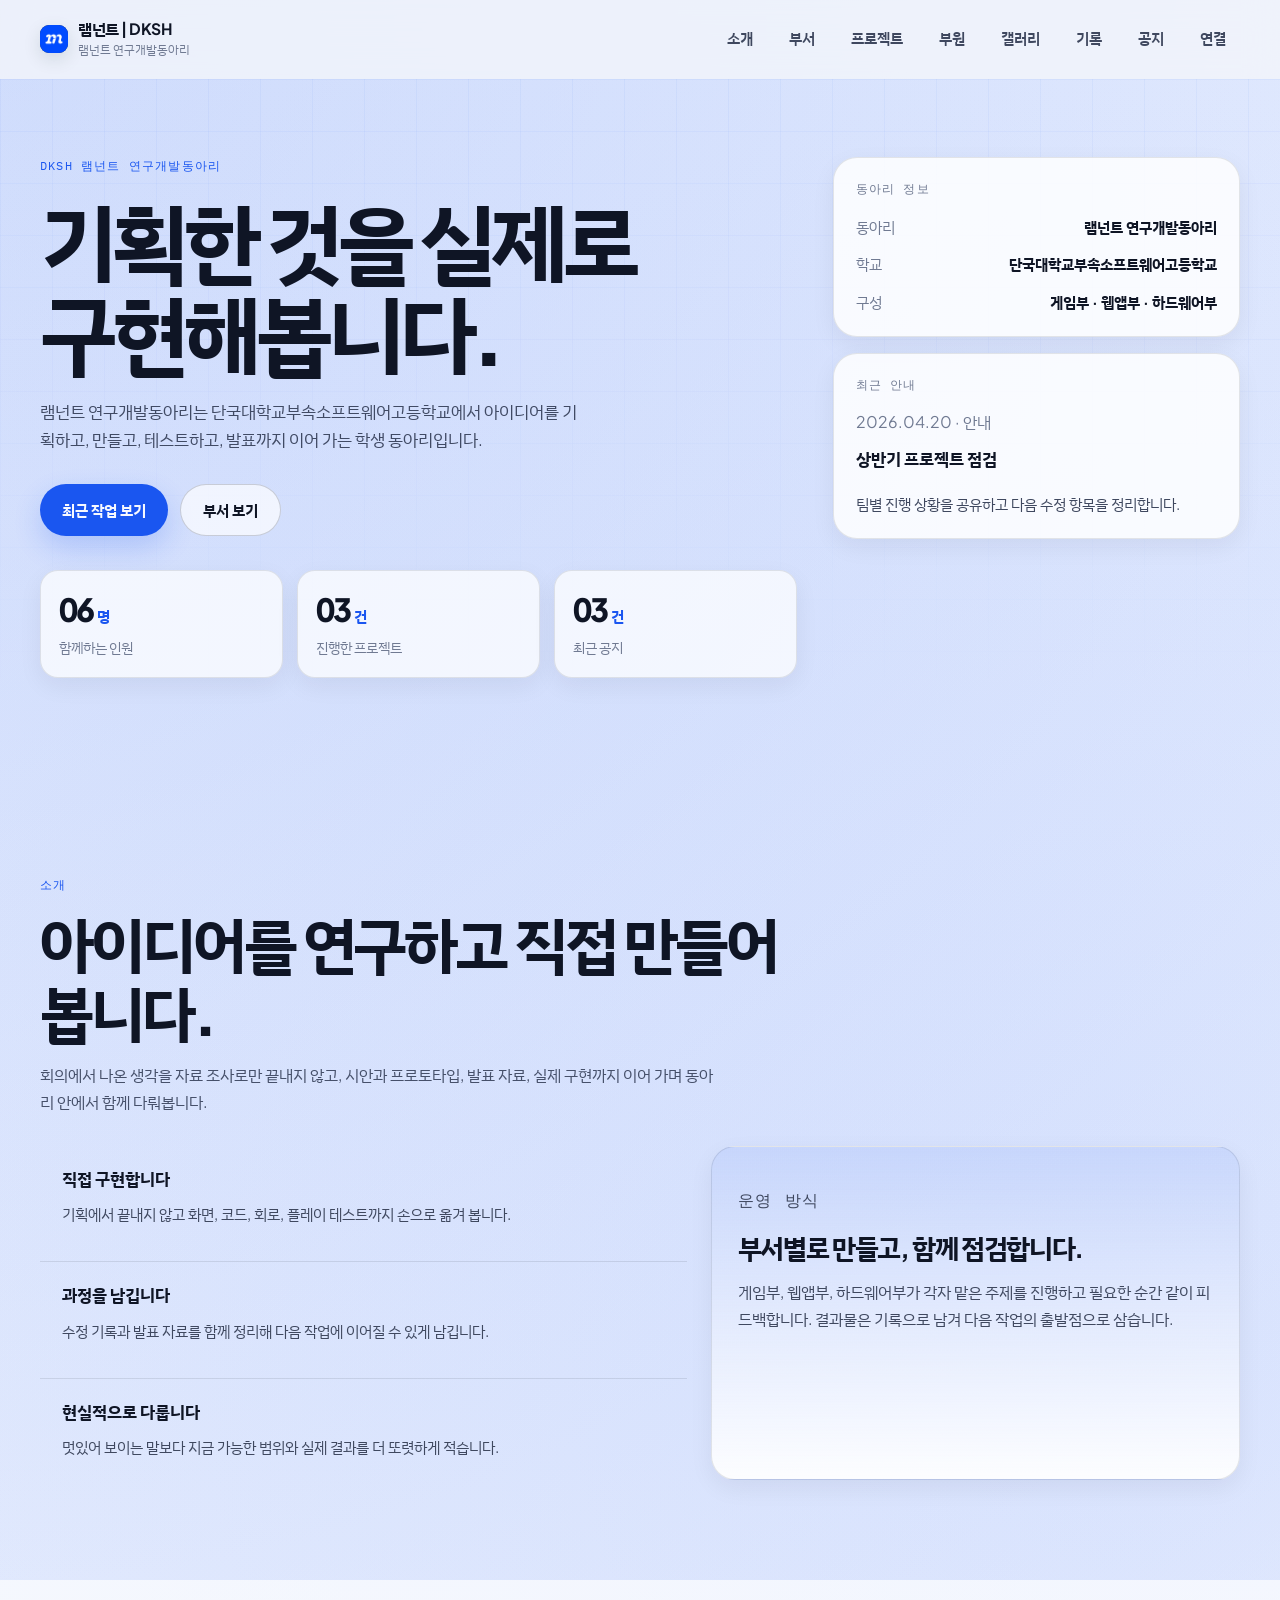
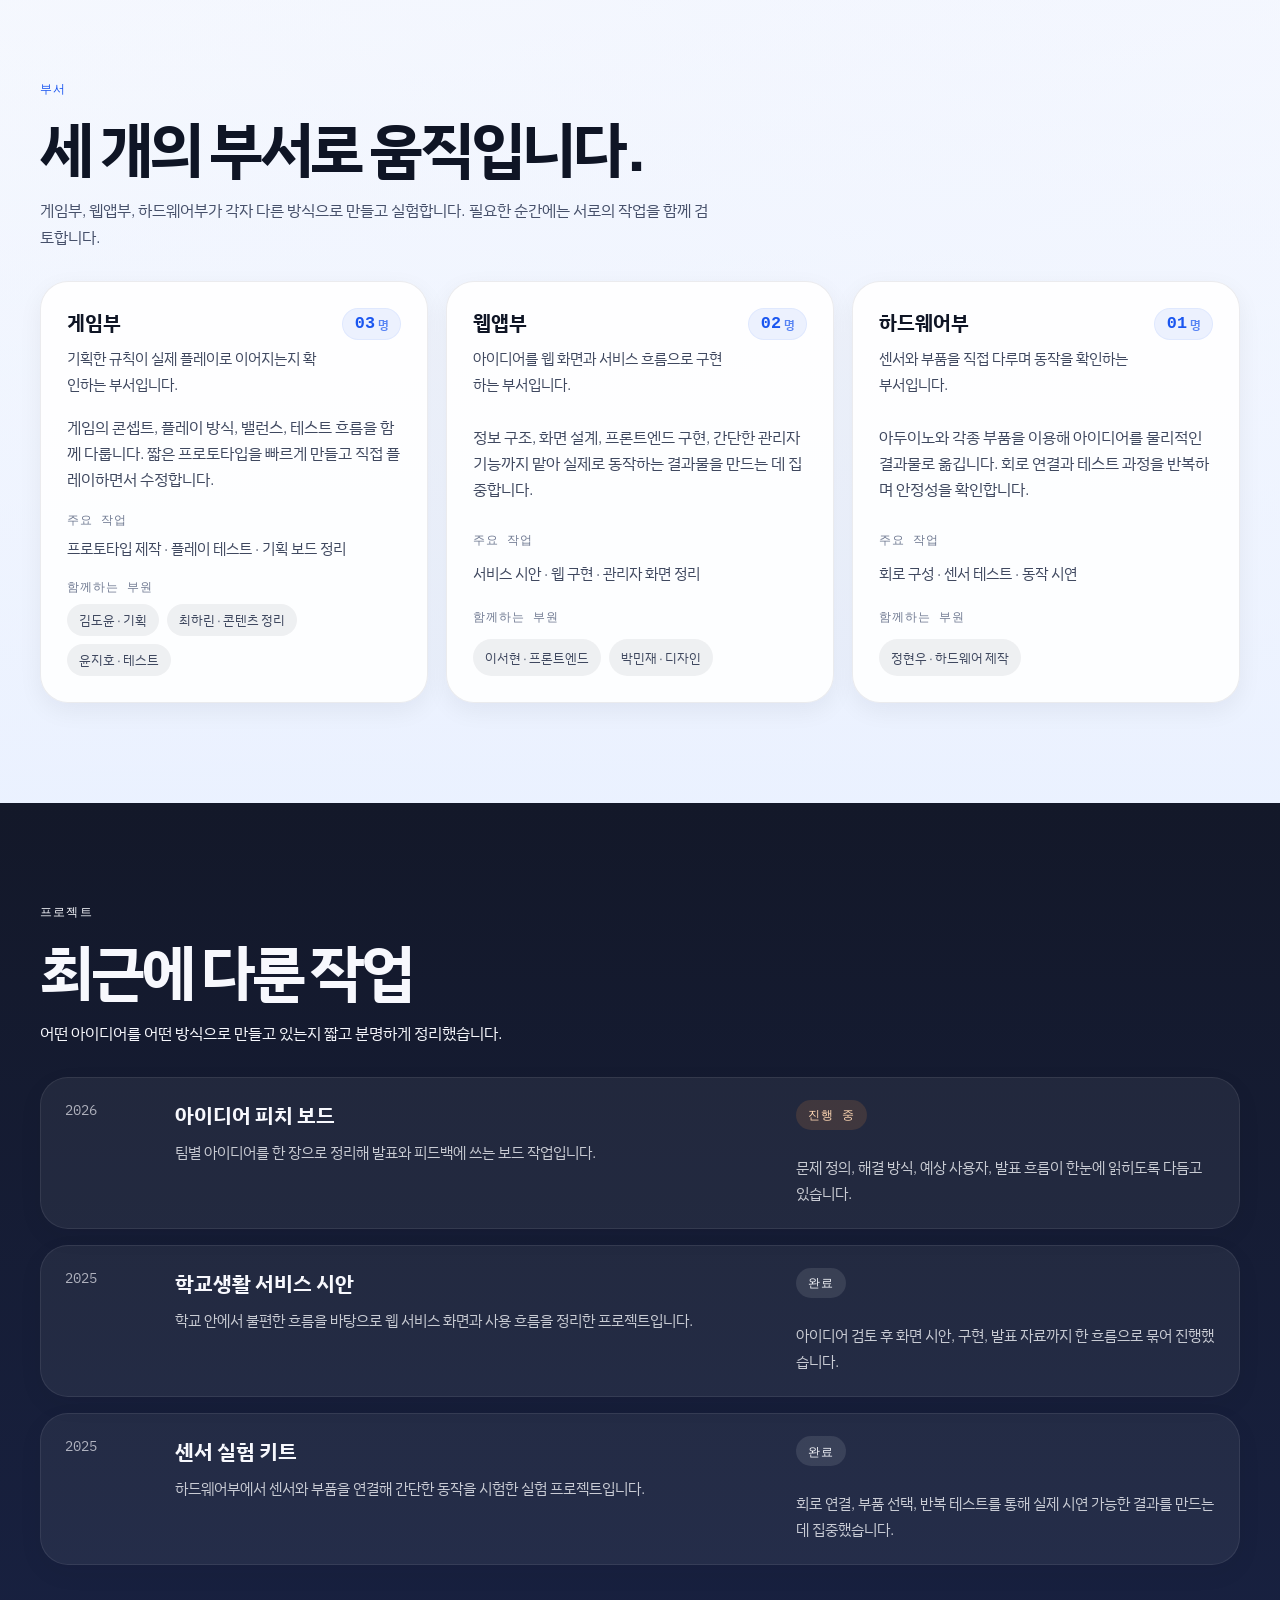
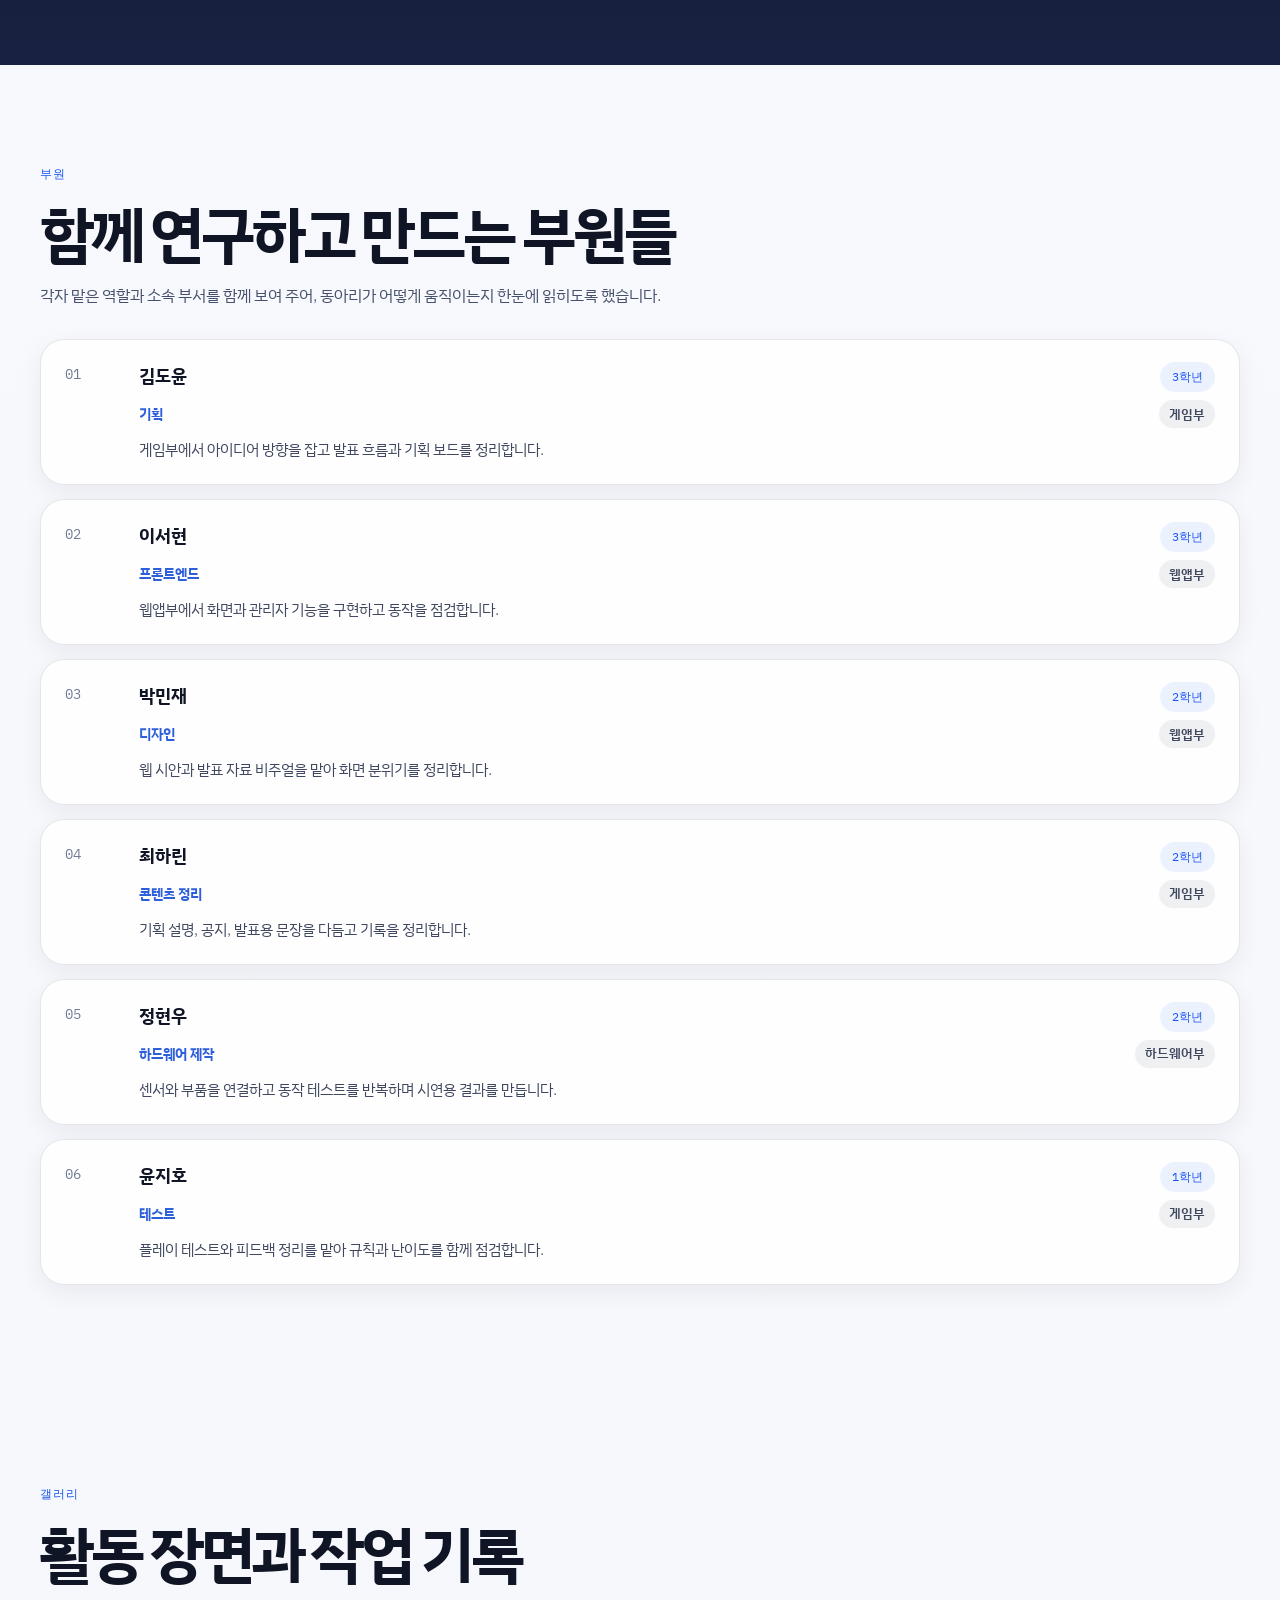
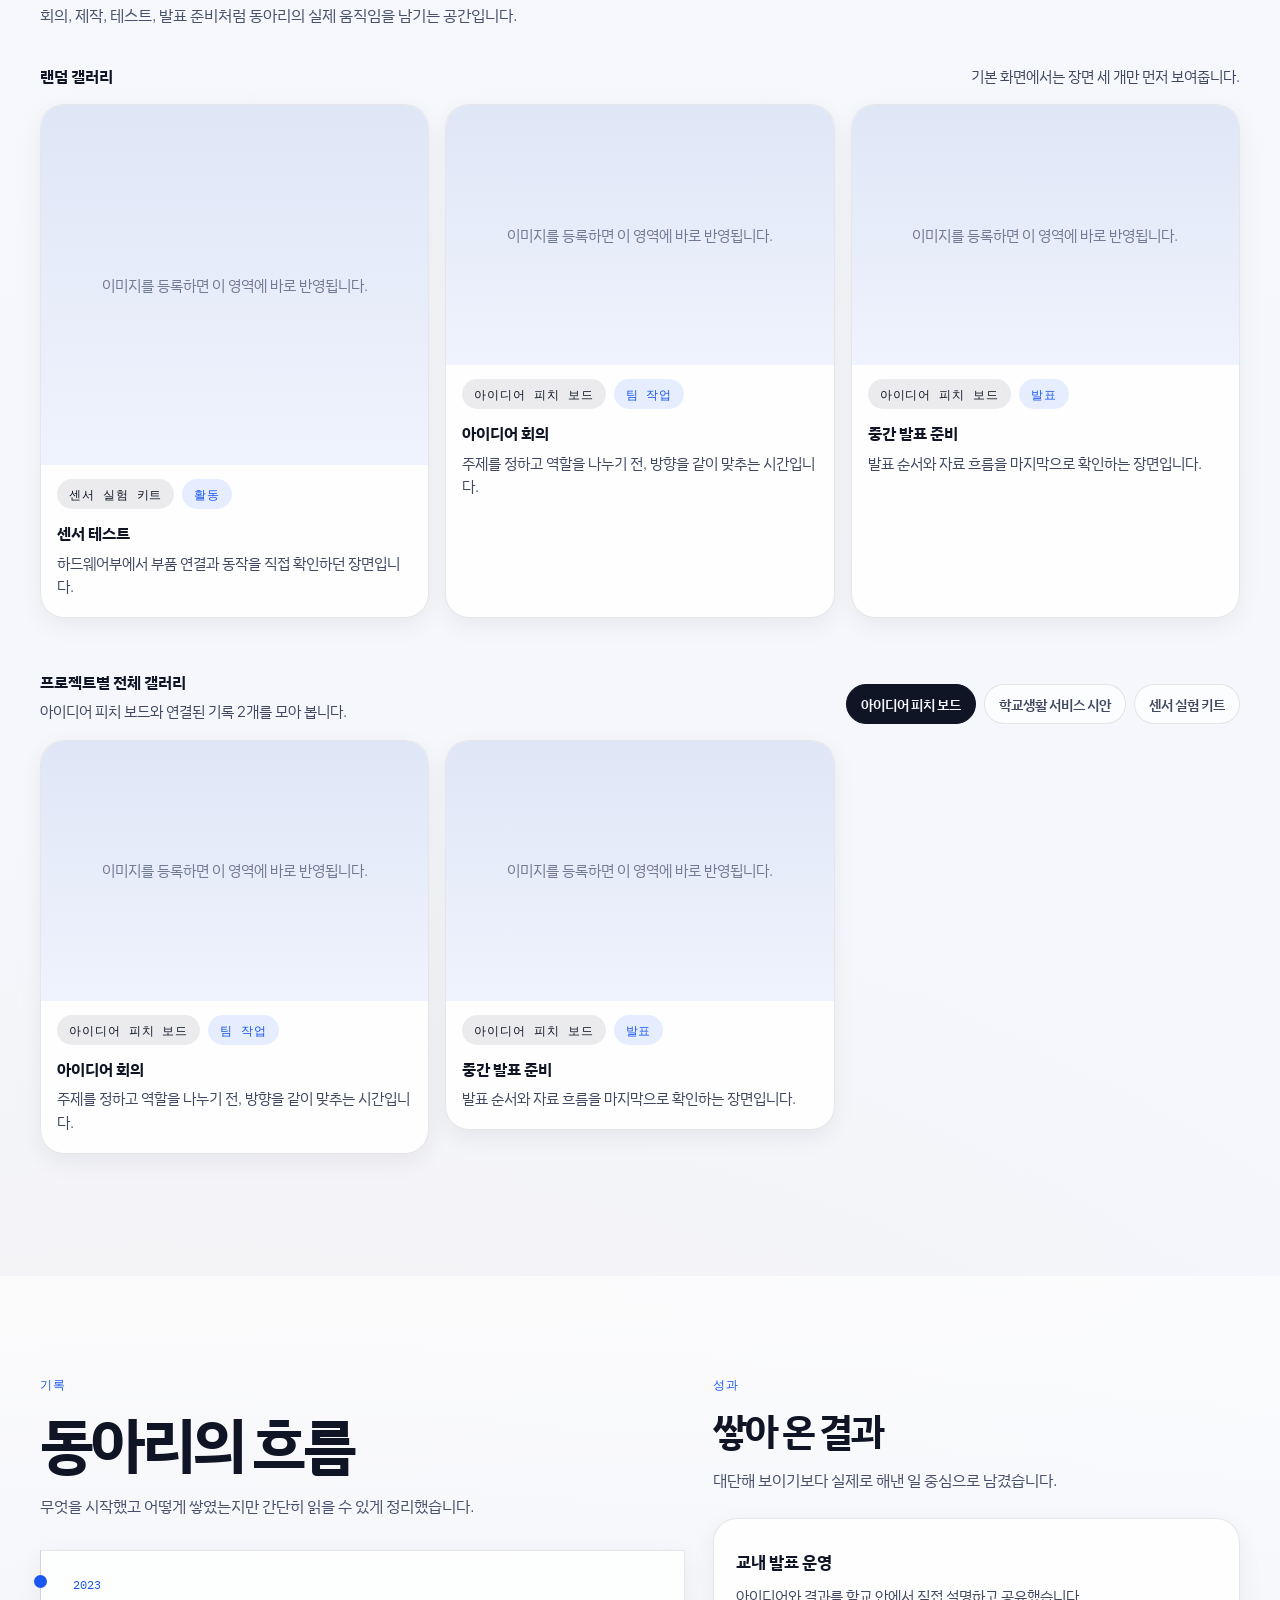
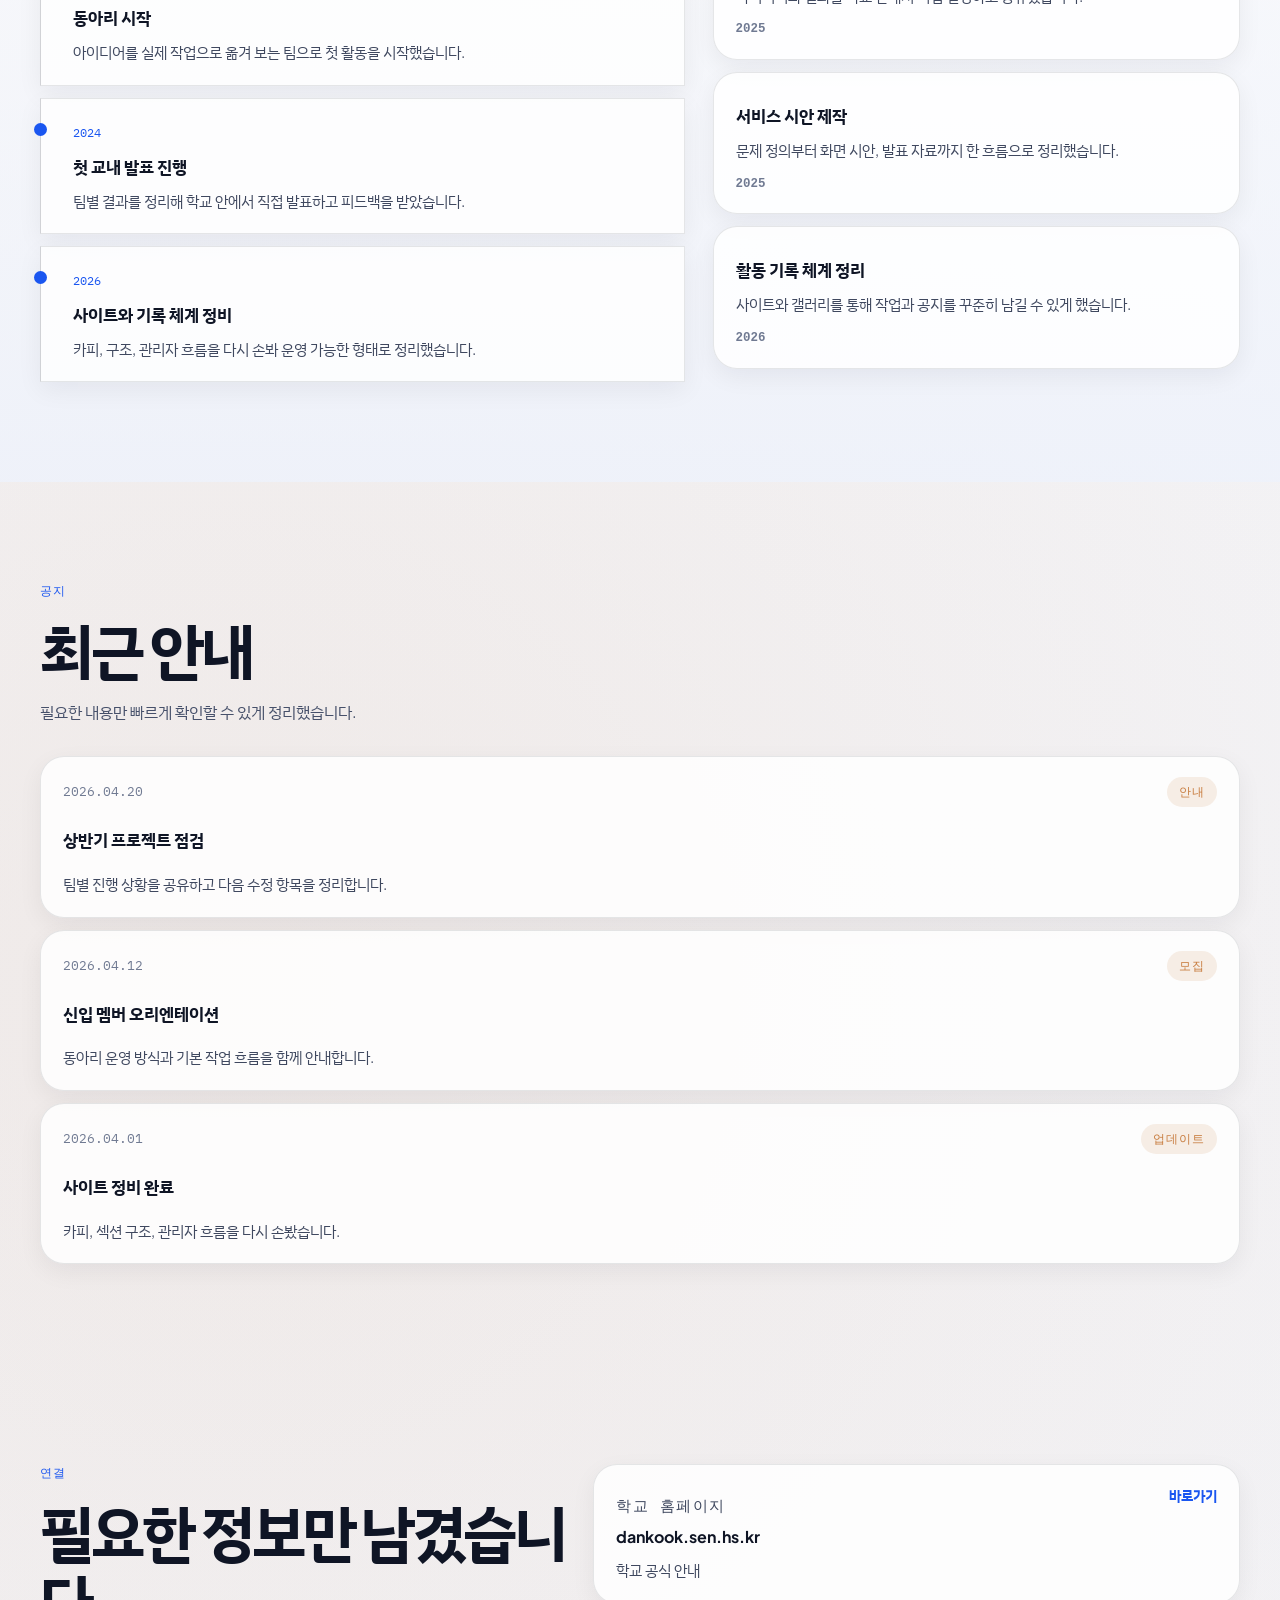
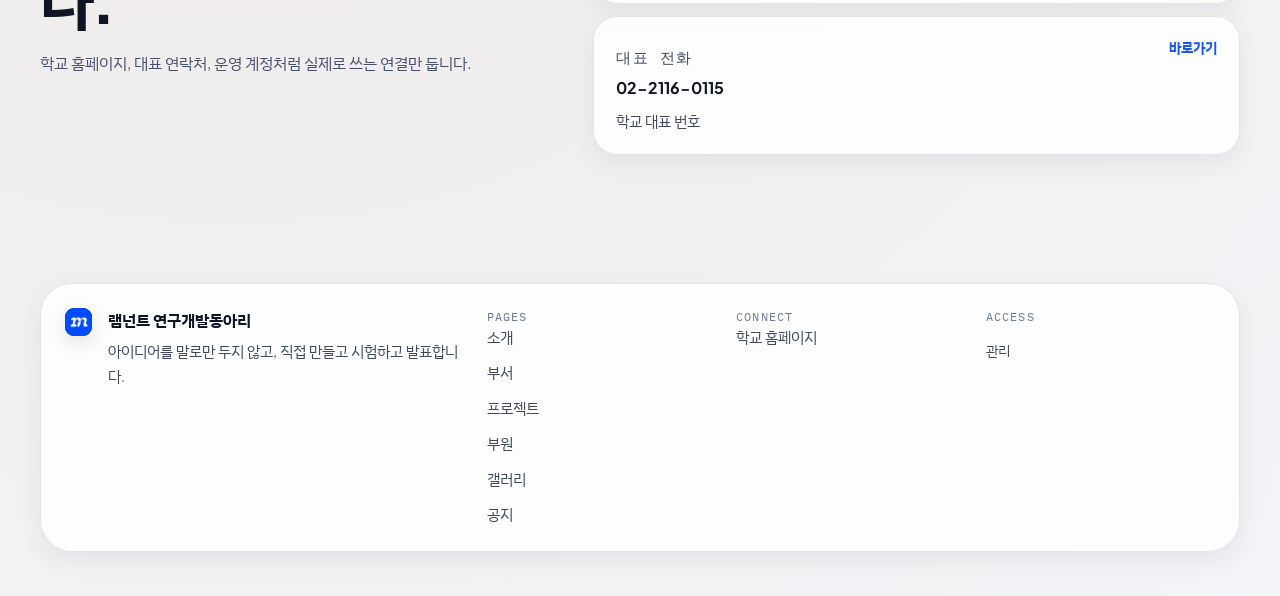
==== commit 61257696: "Add files via upload" ====
--- a/index.html
+++ b/index.html
@@ -3,314 +3,323 @@
 <head>
   <meta charset="UTF-8">
   <meta name="viewport" content="width=device-width, initial-scale=1.0">
-  <meta name="description" content="리멤넌트 동아리 소개 사이트. 창작, 개발, 전시 활동을 실제 서비스 수준의 인터랙션으로 소개합니다.">
-  <meta property="og:title" content="remnant @ DKSH">
-  <meta property="og:description" content="조각을 모아, 다음 장면을 만든다.">
+  <meta name="description" content="단국대학교부속소프트웨어고등학교(DKSH) 램넌트 연구개발동아리">
+  <meta property="og:title" content="램넌트 | DKSH">
+  <meta property="og:description" content="단국대학교부속소프트웨어고등학교(DKSH) 램넌트 연구개발동아리">
   <meta property="og:type" content="website">
-  <title>remnant @ DKSH</title>
+  <title>램넌트 | DKSH</title>
   <link rel="stylesheet" href="css/style.css">
 </head>
 <body>
-  <div class="site-shell">
+  <div class="site-root">
     <header class="site-header" id="siteHeader">
-      <div class="container nav-row">
-        <button class="brand-button" data-nav-target="home" aria-label="홈으로 이동">
+      <div class="container header-inner">
+        <a class="brand-link" href="#home" data-scroll-target="home" aria-label="램넌트 연구개발동아리 홈">
           <span class="brand-mark">
-            <img src="assets/logo.png" alt="remnant 로고">
+            <img src="assets/logo.png" alt="램넌트 로고">
           </span>
           <span class="brand-copy">
-            <strong>remnant</strong>
-            <span>DKSH Creative Tech Club</span>
+            <strong id="brandNameHeader">램넌트 연구개발동아리</strong>
+            <span id="brandMetaHeader">단국대학교부속소프트웨어고등학교 · DKSH</span>
           </span>
+        </a>
+
+        <nav class="site-nav" aria-label="주요 메뉴">
+          <a href="#about" data-scroll-target="about">소개</a>
+          <a href="#departments" data-scroll-target="departments">부서</a>
+          <a href="#projects" data-scroll-target="projects">프로젝트</a>
+          <a href="#team" data-scroll-target="team">부원</a>
+          <a href="#gallery" data-scroll-target="gallery">갤러리</a>
+          <a href="#history" data-scroll-target="history">기록</a>
+          <a href="#notices" data-scroll-target="notices">공지</a>
+          <a href="#contact" data-scroll-target="contact">연결</a>
+        </nav>
+
+        <button class="menu-button" id="menuButton" aria-controls="mobileNav" aria-expanded="false">
+          <span></span>
+          <span></span>
+          <span></span>
         </button>
-
-        <nav class="desktop-nav" aria-label="주요 메뉴">
-          <button class="nav-link" data-nav-target="home">Home</button>
-          <button class="nav-link" data-nav-target="about">About</button>
-          <button class="nav-link" data-nav-target="projects">Projects</button>
-          <button class="nav-link" data-nav-target="members">Members</button>
-          <button class="nav-link" data-nav-target="gallery">Gallery</button>
-          <button class="nav-link" data-nav-target="history">History</button>
-          <button class="nav-link" data-nav-target="notices">Notice</button>
-          <button class="nav-link" data-nav-target="contact">Contact</button>
-        </nav>
-
-        <div class="nav-actions">
-          <button class="admin-entry" id="adminEntry">Admin</button>
-          <button class="mobile-menu-button" id="mobileMenuButton" aria-expanded="false" aria-controls="mobileNav">
-            <span></span>
-            <span></span>
-            <span></span>
-          </button>
-        </div>
       </div>
 
       <nav class="mobile-nav" id="mobileNav" aria-label="모바일 메뉴">
-        <button class="nav-link" data-nav-target="home">Home</button>
-        <button class="nav-link" data-nav-target="about">About</button>
-        <button class="nav-link" data-nav-target="projects">Projects</button>
-        <button class="nav-link" data-nav-target="members">Members</button>
-        <button class="nav-link" data-nav-target="gallery">Gallery</button>
-        <button class="nav-link" data-nav-target="history">History</button>
-        <button class="nav-link" data-nav-target="notices">Notice</button>
-        <button class="nav-link" data-nav-target="contact">Contact</button>
-        <button class="nav-link nav-link-admin" id="mobileAdminEntry">Admin</button>
+        <a href="#about" data-scroll-target="about">소개</a>
+        <a href="#departments" data-scroll-target="departments">부서</a>
+        <a href="#projects" data-scroll-target="projects">프로젝트</a>
+        <a href="#team" data-scroll-target="team">부원</a>
+        <a href="#gallery" data-scroll-target="gallery">갤러리</a>
+        <a href="#history" data-scroll-target="history">기록</a>
+        <a href="#notices" data-scroll-target="notices">공지</a>
+        <a href="#contact" data-scroll-target="contact">연결</a>
       </nav>
     </header>
 
     <main>
-      <section class="hero section-anchor" id="home" data-route="home">
-        <div class="hero-backdrop" aria-hidden="true">
-          <div class="hero-orb hero-orb-a"></div>
-          <div class="hero-orb hero-orb-b"></div>
-          <div class="hero-grid"></div>
-        </div>
-
-        <div class="container hero-layout">
-          <div class="hero-copy">
-            <div class="eyebrow reveal">Creative Tech Club</div>
-            <h1 class="hero-title reveal" id="heroTitle"></h1>
-            <p class="hero-subtitle reveal" id="heroSubtitle"></p>
-
-            <div class="hero-actions reveal">
-              <button class="button button-primary" data-nav-target="projects">프로젝트 보기</button>
-              <button class="button button-secondary" data-nav-target="about">동아리 소개</button>
-            </div>
-
-            <div class="hero-stats reveal" id="heroStats"></div>
-          </div>
-
-          <div class="hero-panel reveal">
-            <div class="hero-panel-top">
-              <span class="status-pill">Live identity</span>
-              <span class="status-note">학생 작업물을 서비스처럼 다듬는 팀</span>
-            </div>
-
-            <div class="hero-feature-card">
-              <div class="hero-feature-head">
-                <span class="hero-feature-label">Core Focus</span>
-                <strong>Design + Build + Story</strong>
+      <section class="hero section-anchor" id="home">
+        <div class="hero-grid" aria-hidden="true"></div>
+        <div class="container hero-inner">
+          <div class="hero-main">
+            <p class="section-kicker" id="heroEyebrow"></p>
+            <h1 class="hero-title" id="heroTitle"></h1>
+            <p class="hero-body" id="heroBody"></p>
+
+            <div class="hero-actions">
+              <a class="button button-primary" href="#projects" data-scroll-target="projects" id="heroPrimaryAction"></a>
+              <a class="button button-secondary" href="#departments" data-scroll-target="departments" id="heroSecondaryAction"></a>
+            </div>
+
+            <div class="hero-stats" id="heroStats"></div>
+          </div>
+
+          <aside class="hero-aside">
+            <div class="hero-aside-card">
+              <p class="card-label" id="heroIdentityLabel">동아리 정보</p>
+              <div class="identity-list" id="heroIdentity"></div>
+            </div>
+
+            <div class="hero-aside-card">
+              <p class="card-label" id="heroLatestLabel">최근 안내</p>
+              <div class="hero-latest" id="heroLatestNotice"></div>
+            </div>
+          </aside>
+        </div>
+      </section>
+
+      <section class="section intro-section section-anchor" id="about">
+        <div class="container">
+          <div class="section-head">
+            <p class="section-kicker" id="introEyebrow"></p>
+            <h2 class="section-title" id="introTitle"></h2>
+            <p class="section-body" id="introBody"></p>
+          </div>
+
+          <div class="intro-layout">
+            <div class="principle-list" id="introPrinciples"></div>
+            <div class="intro-side-card">
+              <p class="card-label" id="introSideLabel"></p>
+              <h3 id="introSideTitle"></h3>
+              <p id="introSideBody"></p>
+            </div>
+          </div>
+        </div>
+      </section>
+
+      <section class="section department-section section-anchor" id="departments">
+        <div class="container">
+          <div class="section-head">
+            <p class="section-kicker" id="departmentEyebrow"></p>
+            <h2 class="section-title" id="departmentTitle"></h2>
+            <p class="section-body" id="departmentBody"></p>
+          </div>
+
+          <div class="department-list" id="departmentList"></div>
+        </div>
+      </section>
+
+      <section class="section project-section section-anchor" id="projects">
+        <div class="container">
+          <div class="section-head section-head-light">
+            <p class="section-kicker" id="projectEyebrow"></p>
+            <h2 class="section-title" id="projectTitle"></h2>
+            <p class="section-body" id="projectBody"></p>
+          </div>
+
+          <div class="project-list" id="projectList"></div>
+        </div>
+      </section>
+
+      <section class="section team-section section-anchor" id="team">
+        <div class="container">
+          <div class="section-head">
+            <p class="section-kicker" id="teamEyebrow"></p>
+            <h2 class="section-title" id="teamTitle"></h2>
+            <p class="section-body" id="teamBody"></p>
+          </div>
+
+          <div class="team-list" id="teamList"></div>
+        </div>
+      </section>
+
+      <section class="section gallery-section section-anchor" id="gallery">
+        <div class="container">
+          <div class="gallery-head">
+            <div class="section-head">
+              <p class="section-kicker" id="galleryEyebrow"></p>
+              <h2 class="section-title" id="galleryTitle"></h2>
+              <p class="section-body" id="galleryBody"></p>
+            </div>
+          </div>
+
+          <div class="gallery-spotlight">
+            <div class="gallery-subhead">
+              <p class="gallery-subtitle">랜덤 갤러리</p>
+              <p class="gallery-subcopy">기본 화면에서는 장면 세 개만 먼저 보여줍니다.</p>
+            </div>
+            <div class="gallery-spotlight-grid" id="gallerySpotlightGrid"></div>
+          </div>
+
+          <div class="gallery-browser">
+            <div class="gallery-browser-head">
+              <div>
+                <p class="gallery-subtitle">프로젝트별 전체 갤러리</p>
+                <p class="gallery-subcopy" id="galleryProjectSummary"></p>
               </div>
-              <p id="heroCardText"></p>
-            </div>
-
-            <div class="hero-signal-list" id="heroSignals"></div>
-          </div>
-        </div>
-      </section>
-
-      <section class="section section-anchor" id="about" data-route="about">
-        <div class="container">
-          <div class="section-head reveal">
-            <span class="eyebrow">About</span>
-            <h2 class="section-title">깔끔함을 넘어서, 기억에 남는 팀으로.</h2>
-            <p class="section-body" id="aboutIntro"></p>
-          </div>
-
-          <div class="about-layout">
-            <div class="about-principles reveal" id="principlesGrid"></div>
-            <div class="about-showcase reveal">
-              <div class="showcase-card showcase-dark">
-                <span>Message</span>
-                <strong id="aboutHeadline"></strong>
-              </div>
-              <div class="showcase-card showcase-light">
-                <span>System</span>
-                <strong>명확한 계층, 절제된 컬러, 선명한 인터랙션.</strong>
-              </div>
-            </div>
-          </div>
-        </div>
-      </section>
-
-      <section class="section section-contrast section-anchor" id="projects" data-route="projects">
-        <div class="container">
-          <div class="section-head reveal">
-            <span class="eyebrow">Projects</span>
-            <h2 class="section-title light">같은 카드 반복 대신, 이야기 흐름으로 보여줍니다.</h2>
-            <p class="section-body light">프로젝트는 카드 그리드가 아니라 에디토리얼 리스트로 구성해 시각적 리듬을 바꿨습니다.</p>
-          </div>
-
-          <div class="project-list" id="projectList"></div>
-        </div>
-      </section>
-
-      <section class="section section-anchor" id="members" data-route="members">
-        <div class="container">
-          <div class="section-head reveal">
-            <span class="eyebrow">Members</span>
-            <h2 class="section-title">사람이 보이는 팀 소개.</h2>
-            <p class="section-body">부원 섹션은 단순 카드 복제 대신 역할 중심의 라인업으로 재구성했습니다.</p>
-          </div>
-
-          <div class="member-stack" id="memberStack"></div>
-        </div>
-      </section>
-
-      <section class="section section-anchor" id="gallery" data-route="gallery">
-        <div class="container">
-          <div class="gallery-head">
-            <div class="section-head reveal">
-              <span class="eyebrow">Gallery</span>
-              <h2 class="section-title">활동 장면은 밀도 있게, 정보는 가볍게.</h2>
-              <p class="section-body">필터와 모달을 통해 사진을 실제 서비스처럼 탐색할 수 있습니다.</p>
-            </div>
-            <div class="filter-group reveal" id="galleryFilters"></div>
-          </div>
-
-          <div class="masonry-grid" id="galleryGrid"></div>
-        </div>
-      </section>
-
-      <section class="section section-muted section-anchor" id="history" data-route="history">
-        <div class="container history-layout">
-          <div>
-            <div class="section-head reveal">
-              <span class="eyebrow">History</span>
-              <h2 class="section-title">시간축 위에 쌓인 결과.</h2>
-              <p class="section-body">연혁과 성과는 서로 다른 정보 밀도로 나누어 읽히게 했습니다.</p>
-            </div>
+              <div class="gallery-filters" id="galleryFilters"></div>
+            </div>
+            <div class="gallery-grid gallery-grid-project" id="galleryGrid"></div>
+            <div class="gallery-more" id="galleryMore"></div>
+          </div>
+        </div>
+      </section>
+
+      <section class="section record-section section-anchor" id="history">
+        <div class="container record-layout">
+          <div>
+            <div class="section-head">
+              <p class="section-kicker" id="historyEyebrow"></p>
+              <h2 class="section-title" id="historyTitle"></h2>
+              <p class="section-body" id="historyBody"></p>
+            </div>
+
             <div class="timeline-list" id="timelineList"></div>
           </div>
 
           <div>
-            <div class="section-head reveal">
-              <span class="eyebrow">Achievements</span>
-              <h2 class="section-title">팀의 신뢰를 만드는 기록.</h2>
-            </div>
-            <div class="achievement-grid" id="achievementGrid"></div>
-          </div>
-        </div>
-      </section>
-
-      <section class="section section-anchor" id="notices" data-route="notices">
-        <div class="container">
-          <div class="section-head reveal">
-            <span class="eyebrow">Notice</span>
-            <h2 class="section-title">최근 공지와 다음 액션.</h2>
-            <p class="section-body">사용자가 지금 확인해야 할 정보부터 먼저 보이도록 정렬합니다.</p>
+            <div class="section-head compact-head">
+              <p class="section-kicker" id="achievementEyebrow"></p>
+              <h2 class="section-title compact-title" id="achievementTitle"></h2>
+              <p class="section-body" id="achievementBody"></p>
+            </div>
+
+            <div class="achievement-list" id="achievementList"></div>
+          </div>
+        </div>
+      </section>
+
+      <section class="section notice-section section-anchor" id="notices">
+        <div class="container">
+          <div class="section-head">
+            <p class="section-kicker" id="noticeEyebrow"></p>
+            <h2 class="section-title" id="noticeTitle"></h2>
+            <p class="section-body" id="noticeBody"></p>
           </div>
 
           <div class="notice-list" id="noticeList"></div>
         </div>
       </section>
 
-      <section class="section contact-section section-anchor" id="contact" data-route="contact">
+      <section class="section contact-section section-anchor" id="contact">
         <div class="container contact-layout">
-          <div class="contact-copy reveal">
-            <span class="eyebrow">Contact</span>
-            <h2 class="section-title">연결은 바로 되고, 수정은 관리자에서 끝납니다.</h2>
-            <p class="section-body" id="contactDescription"></p>
-          </div>
-
-          <div class="contact-panel reveal">
-            <div class="contact-links" id="contactLinks"></div>
-
-            <div class="contact-cta">
-              <span>관리자 바로가기</span>
-              <button class="button button-primary" id="contactAdminButton">콘텐츠 수정하기</button>
-            </div>
-          </div>
+          <div class="section-head">
+            <p class="section-kicker" id="contactEyebrow"></p>
+            <h2 class="section-title" id="contactTitle"></h2>
+            <p class="section-body" id="contactBody"></p>
+          </div>
+
+          <div class="contact-cards" id="contactCards"></div>
         </div>
       </section>
     </main>
 
     <footer class="site-footer">
-      <div class="container footer-layout">
-        <div>
-          <div class="footer-brand">
-            <span class="brand-mark">
-              <img src="assets/logo.png" alt="remnant 로고">
-            </span>
-            <div>
-              <strong>remnant</strong>
-              <span id="footerSchool"></span>
-            </div>
-          </div>
-          <p id="footerSummary"></p>
-        </div>
-
-        <div class="footer-links">
-          <span class="footer-label">Pages</span>
-          <button data-nav-target="home">Home</button>
-          <button data-nav-target="projects">Projects</button>
-          <button data-nav-target="gallery">Gallery</button>
-          <button data-nav-target="contact">Contact</button>
-        </div>
-
-        <div class="footer-links">
-          <span class="footer-label">Access</span>
-          <button id="footerAdminButton">Admin Login</button>
-          <button id="footerShortcutHint">Ctrl + Shift + A</button>
+      <div class="container footer-inner">
+        <div class="footer-brand">
+          <span class="brand-mark">
+            <img src="assets/logo.png" alt="램넌트 로고">
+          </span>
+          <div>
+            <strong id="footerBrandTitle">램넌트 연구개발동아리</strong>
+            <p id="footerNote"></p>
+          </div>
+        </div>
+
+        <div class="footer-column">
+          <p class="footer-label" id="footerPagesLabel"></p>
+          <div class="footer-links" id="footerPageLinks"></div>
+        </div>
+
+        <div class="footer-column">
+          <p class="footer-label" id="footerConnectLabel"></p>
+          <div class="footer-links" id="footerConnectLinks"></div>
+        </div>
+
+        <div class="footer-column footer-access">
+          <p class="footer-label" id="footerAccessLabel"></p>
+          <button class="footer-admin-link" id="adminEntryButton">관리</button>
         </div>
       </div>
     </footer>
   </div>
 
   <div class="modal-shell" id="loginModal" aria-hidden="true">
-    <div class="modal-card">
+    <div class="modal-panel">
       <div class="modal-head">
         <div>
-          <span class="eyebrow">Admin</span>
-          <h3>관리자 로그인</h3>
-        </div>
-        <button class="icon-button" data-close-modal="loginModal" aria-label="닫기">×</button>
-      </div>
-      <p class="modal-body">상단 버튼 또는 단축키로 접근할 수 있습니다. 비밀번호를 입력하면 관리자 패널이 열립니다.</p>
-      <label class="field-label" for="adminPassword">Password</label>
+          <p class="section-kicker">관리자</p>
+          <h3>운영 화면에 들어갑니다.</h3>
+        </div>
+        <button class="modal-close" data-close-modal="loginModal" aria-label="닫기">×</button>
+      </div>
+
+      <p class="modal-copy">사이트 운영용 화면입니다. 비밀번호를 입력하면 콘텐츠와 갤러리 항목을 수정할 수 있습니다.</p>
+      <label class="field-label" for="adminPassword">비밀번호</label>
       <input class="field-input" id="adminPassword" type="password" placeholder="비밀번호 입력">
-      <p class="form-error" id="loginError"></p>
+      <p class="form-feedback" id="loginFeedback"></p>
+
       <div class="modal-actions">
         <button class="button button-secondary" data-close-modal="loginModal">취소</button>
-        <button class="button button-primary" id="loginSubmit">로그인</button>
+        <button class="button button-primary" id="loginSubmitButton">들어가기</button>
       </div>
     </div>
   </div>
 
   <div class="modal-shell" id="galleryModal" aria-hidden="true">
-    <div class="modal-card modal-gallery-card">
-      <button class="icon-button modal-gallery-close" data-close-modal="galleryModal" aria-label="닫기">×</button>
-      <div class="gallery-modal-media" id="galleryModalMedia"></div>
-      <div class="gallery-modal-body">
-        <span class="gallery-modal-tag" id="galleryModalTag"></span>
+    <div class="gallery-modal-panel">
+      <button class="modal-close gallery-modal-close" data-close-modal="galleryModal" aria-label="닫기">×</button>
+      <div class="gallery-modal-image" id="galleryModalImage"></div>
+      <div class="gallery-modal-copy">
+        <p class="section-kicker" id="galleryModalCategory"></p>
         <h3 id="galleryModalTitle"></h3>
-        <p id="galleryModalDescription"></p>
+        <p id="galleryModalBody"></p>
       </div>
     </div>
   </div>
 
   <div class="admin-shell" id="adminShell" aria-hidden="true">
     <div class="admin-backdrop"></div>
-    <div class="admin-panel">
+    <div class="admin-window">
       <aside class="admin-sidebar">
-        <div class="admin-brand">
+        <div class="admin-sidebar-head">
           <span class="brand-mark">
-            <img src="assets/logo.png" alt="remnant 로고">
+            <img src="assets/logo.png" alt="램넌트 로고">
           </span>
           <div>
-            <strong>Admin Panel</strong>
-            <span>실시간 콘텐츠 관리</span>
-          </div>
-        </div>
-
-        <div class="admin-tabs" id="adminTabs"></div>
+            <strong id="adminBrandTitle">램넌트 운영 화면</strong>
+            <p>사이트와 활동 기록을 한곳에서 관리합니다.</p>
+          </div>
+        </div>
+
+        <nav class="admin-tabs" id="adminTabs"></nav>
 
         <div class="admin-sidebar-actions">
-          <button class="button button-secondary button-block" id="logoutButton">로그아웃</button>
-          <button class="button button-primary button-block" id="exportButton">데이터 내보내기</button>
+          <button class="button button-secondary button-block" id="adminCloseButton">닫기</button>
         </div>
       </aside>
 
-      <section class="admin-main">
-        <div class="admin-main-head">
-          <div>
-            <span class="eyebrow">Dashboard</span>
-            <h3 id="adminPanelTitle">콘텐츠 관리</h3>
-          </div>
-          <button class="icon-button" id="adminCloseButton" aria-label="관리자 닫기">×</button>
-        </div>
-
-        <div class="admin-main-body" id="adminPanelBody"></div>
+      <section class="admin-content">
+        <div class="admin-toolbar">
+          <div>
+            <p class="section-kicker">관리 화면</p>
+            <h3 id="adminPanelTitle"></h3>
+          </div>
+
+          <div class="admin-toolbar-actions">
+            <p class="admin-status" id="adminStatus"></p>
+            <button class="button button-secondary" id="restorePublishedButton">게시본 다시 불러오기</button>
+          </div>
+        </div>
+
+        <div class="admin-scroll" id="adminPanelContent"></div>
       </section>
     </div>
   </div>
--- a/css/style.css
+++ b/css/style.css
@@ -1,27 +1,27 @@
 @import url('https://fonts.googleapis.com/css2?family=Plus+Jakarta+Sans:wght@400;500;600;700;800&family=IBM+Plex+Sans+KR:wght@400;500;600;700&family=IBM+Plex+Mono:wght@400;500;600&display=swap');
 
 :root {
-  --bg: #f5f6f1;
+  --accent: #1a56f0;
+  --accent-deep: #123fc2;
+  --accent-soft: rgba(26, 86, 240, 0.1);
+  --sub-accent: #c77b3d;
+  --bg: #f3f5fa;
   --surface: #ffffff;
-  --surface-strong: #f0f2eb;
-  --surface-dark: #101410;
-  --surface-dark-2: #171c18;
-  --text: #131612;
-  --text-soft: #546055;
-  --text-muted: #7b857a;
-  --line: rgba(19, 22, 18, 0.12);
-  --line-strong: rgba(19, 22, 18, 0.22);
-  --accent: #0b6b4b;
-  --accent-soft: rgba(11, 107, 75, 0.1);
-  --accent-2: #d95f2a;
-  --shadow-lg: 0 22px 60px rgba(13, 19, 14, 0.12);
-  --shadow-md: 0 12px 32px rgba(13, 19, 14, 0.08);
+  --surface-2: #eef2fb;
+  --surface-3: #dfe6f6;
+  --ink: #0f1525;
+  --ink-soft: #3f485f;
+  --ink-faint: #707a92;
+  --line: rgba(15, 21, 37, 0.1);
+  --line-strong: rgba(15, 21, 37, 0.18);
+  --shadow-lg: 0 24px 60px rgba(15, 21, 37, 0.12);
+  --shadow-md: 0 8px 24px rgba(15, 21, 37, 0.06);
   --radius-xl: 32px;
   --radius-lg: 24px;
-  --radius-md: 16px;
+  --radius-md: 18px;
   --radius-sm: 12px;
   --container: 1200px;
-  --header-h: 84px;
+  --header-h: 78px;
   --ease: cubic-bezier(0.2, 0.8, 0.2, 1);
 }
 
@@ -37,19 +37,27 @@
 
 body {
   margin: 0;
+  min-width: 320px;
   font-family: "Plus Jakarta Sans", "IBM Plex Sans KR", sans-serif;
-  font-size: 16px;
+  background:
+    radial-gradient(circle at top left, rgba(26, 86, 240, 0.18), transparent 30%),
+    radial-gradient(circle at 88% 16%, rgba(83, 129, 255, 0.13), transparent 26%),
+    radial-gradient(circle at 18% 86%, rgba(199, 123, 61, 0.1), transparent 24%),
+    linear-gradient(180deg, #f9fbff 0%, var(--bg) 100%);
+  color: var(--ink);
   line-height: 1.55;
-  color: var(--text);
-  background:
-    radial-gradient(circle at top left, rgba(217, 95, 42, 0.08), transparent 28%),
-    linear-gradient(180deg, #fbfcf8 0%, #f5f6f1 100%);
   -webkit-font-smoothing: antialiased;
   text-rendering: optimizeLegibility;
 }
 
 body.is-locked {
   overflow: hidden;
+  height: 100dvh;
+}
+
+a {
+  color: inherit;
+  text-decoration: none;
 }
 
 button,
@@ -66,86 +74,74 @@
   cursor: pointer;
 }
 
-a {
-  color: inherit;
-  text-decoration: none;
-}
-
 img {
   display: block;
   max-width: 100%;
 }
 
+.site-root {
+  position: relative;
+}
+
 .container {
   width: min(var(--container), calc(100% - 40px));
   margin: 0 auto;
 }
 
+.section-anchor {
+  scroll-margin-top: calc(var(--header-h) + 24px);
+}
+
 .section {
-  padding: 110px 0;
-}
-
-.section-anchor {
-  scroll-margin-top: calc(var(--header-h) + 18px);
-}
-
-.reveal {
-  opacity: 0;
-  transform: translateY(24px);
-  transition: opacity 0.7s var(--ease), transform 0.7s var(--ease);
-}
-
-.reveal.is-visible {
-  opacity: 1;
-  transform: translateY(0);
-}
-
-.eyebrow {
-  display: inline-flex;
-  align-items: center;
-  gap: 10px;
+  padding: 100px 0;
+}
+
+.section-kicker,
+.card-label,
+.footer-label,
+.field-label,
+.admin-status {
+  margin: 0;
   font-family: "IBM Plex Mono", monospace;
-  font-size: 0.78rem;
-  font-weight: 600;
-  line-height: 1.4;
-  letter-spacing: 0.12em;
+  font-size: 0.75rem;
+  line-height: 1.5;
+  letter-spacing: 0.1em;
   text-transform: uppercase;
+}
+
+.section-kicker {
   color: var(--accent);
-}
-
-.eyebrow::before {
-  content: "";
-  width: 26px;
-  height: 1px;
-  background: currentColor;
 }
 
 .section-head {
   max-width: 760px;
-  margin-bottom: 42px;
+  margin-bottom: 30px;
+}
+
+.section-head-light .section-kicker,
+.section-head-light .section-title,
+.section-head-light .section-body {
+  color: #f7f8fd;
 }
 
 .section-title {
   margin: 14px 0 0;
-  font-size: clamp(2.1rem, 4vw, 4rem);
+  font-size: clamp(2.2rem, 4.8vw, 4.8rem);
   line-height: 1.12;
   letter-spacing: -0.05em;
   font-weight: 800;
 }
 
-.section-title.light {
-  color: #f6f9f4;
+.compact-title {
+  font-size: clamp(1.8rem, 3vw, 3rem);
 }
 
 .section-body {
   margin: 16px 0 0;
-  font-size: 1.05rem;
-  line-height: 1.7;
-  color: var(--text-soft);
-}
-
-.section-body.light {
-  color: rgba(246, 249, 244, 0.72);
+  max-width: 680px;
+  color: #46506a;
+  font-size: 1rem;
+  line-height: 1.68;
 }
 
 .button {
@@ -155,7 +151,7 @@
   min-height: 52px;
   padding: 0 22px;
   border-radius: 999px;
-  font-size: 0.96rem;
+  font-size: 0.95rem;
   line-height: 1.45;
   font-weight: 700;
   transition:
@@ -176,109 +172,63 @@
 
 .button-primary {
   background: var(--accent);
-  color: #fafffb;
-  box-shadow: 0 14px 28px rgba(11, 107, 75, 0.18);
+  color: #f7f9ff;
+  box-shadow: 0 12px 28px rgba(26, 86, 240, 0.2);
 }
 
 .button-primary:hover {
-  background: #09563c;
+  background: var(--accent-deep);
 }
 
 .button-secondary {
-  background: rgba(255, 255, 255, 0.65);
   border: 1px solid var(--line-strong);
+  background: rgba(255, 255, 255, 0.68);
 }
 
 .button-secondary:hover {
-  border-color: var(--text);
-  background: rgba(255, 255, 255, 0.85);
+  background: rgba(255, 255, 255, 0.92);
 }
 
 .button-block {
   width: 100%;
-}
-
-.field-label {
-  display: block;
-  margin-bottom: 8px;
-  font-family: "IBM Plex Mono", monospace;
-  font-size: 0.76rem;
-  line-height: 1.45;
-  font-weight: 600;
-  text-transform: uppercase;
-  letter-spacing: 0.08em;
-  color: var(--text-soft);
-}
-
-.field-input,
-.field-textarea,
-.field-select {
-  width: 100%;
-  min-height: 48px;
-  padding: 12px 14px;
-  border: 1px solid var(--line);
-  border-radius: var(--radius-sm);
-  background: #fbfcfa;
-  color: var(--text);
-  line-height: 1.55;
-  transition: border-color 0.2s var(--ease), box-shadow 0.2s var(--ease);
-}
-
-.field-textarea {
-  min-height: 110px;
-  resize: vertical;
-}
-
-.field-input:focus,
-.field-textarea:focus,
-.field-select:focus {
-  outline: none;
-  border-color: var(--accent);
-  box-shadow: 0 0 0 4px rgba(11, 107, 75, 0.1);
-}
-
-.field-grid {
-  display: grid;
-  grid-template-columns: repeat(2, minmax(0, 1fr));
-  gap: 16px;
 }
 
 .site-header {
   position: sticky;
   top: 0;
-  z-index: 120;
+  z-index: 50;
+  background: rgba(243, 245, 250, 0.8);
+  backdrop-filter: blur(16px);
   border-bottom: 1px solid transparent;
-  background: rgba(245, 246, 241, 0.72);
-  backdrop-filter: blur(18px);
+  transition: border-color 0.2s var(--ease), box-shadow 0.2s var(--ease);
 }
 
 .site-header.is-scrolled {
   border-color: var(--line);
-  box-shadow: 0 8px 24px rgba(13, 19, 14, 0.04);
-}
-
-.nav-row {
+  box-shadow: 0 10px 24px rgba(15, 21, 37, 0.05);
+}
+
+.header-inner {
   min-height: var(--header-h);
   display: flex;
   align-items: center;
   justify-content: space-between;
-  gap: 16px;
-}
-
-.brand-button,
-.footer-brand {
+  gap: 24px;
+}
+
+.brand-link {
   display: inline-flex;
   align-items: center;
-  gap: 14px;
+  gap: 10px;
 }
 
 .brand-mark {
-  width: 44px;
-  height: 44px;
-  border-radius: 14px;
+  width: 28px;
+  height: 28px;
+  border-radius: 9px;
   overflow: hidden;
-  background: linear-gradient(135deg, var(--accent) 0%, #0d8a60 100%);
-  box-shadow: inset 0 1px 0 rgba(255, 255, 255, 0.22);
+  background: rgba(15, 21, 37, 0.9);
+  box-shadow: 0 6px 18px rgba(15, 21, 37, 0.12);
 }
 
 .brand-mark img {
@@ -287,68 +237,55 @@
   object-fit: cover;
 }
 
-.brand-copy,
-.footer-brand div {
+.brand-copy {
   display: grid;
   gap: 2px;
-  text-align: left;
-}
-
-.brand-copy strong,
-.footer-brand strong {
-  font-size: 1rem;
-  line-height: 1.4;
-  letter-spacing: -0.04em;
-}
-
-.brand-copy span,
-.footer-brand span {
-  font-family: "IBM Plex Mono", monospace;
-  font-size: 0.72rem;
+  min-width: 0;
+}
+
+.brand-copy strong {
+  font-size: 0.98rem;
+  line-height: 1.28;
+  letter-spacing: -0.03em;
+  word-break: keep-all;
+}
+
+.brand-copy span {
+  color: var(--ink-faint);
+  font-size: 0.75rem;
   line-height: 1.45;
-  color: var(--text-muted);
-}
-
-.desktop-nav,
-.nav-actions {
+  word-break: keep-all;
+}
+
+.site-nav {
   display: flex;
   align-items: center;
   gap: 8px;
 }
 
-.nav-link {
-  min-height: 42px;
-  padding: 0 14px;
+.site-nav a,
+.mobile-nav a {
   border-radius: 999px;
+  color: var(--ink-soft);
   font-size: 0.92rem;
   line-height: 1.45;
   font-weight: 600;
-  color: var(--text-soft);
-  transition: background-color 0.2s var(--ease), color 0.2s var(--ease), transform 0.2s var(--ease);
-}
-
-.nav-link:hover,
-.nav-link.is-active {
-  color: var(--text);
-  background: rgba(255, 255, 255, 0.8);
-}
-
-.admin-entry {
-  min-height: 44px;
-  padding: 0 18px;
-  border-radius: 999px;
-  background: var(--text);
-  color: #f6f9f4;
-  font-size: 0.9rem;
-  line-height: 1.45;
-  font-weight: 700;
-}
-
-.admin-entry:hover {
-  background: #232a24;
-}
-
-.mobile-menu-button {
+  transition: color 0.2s var(--ease), background-color 0.2s var(--ease);
+}
+
+.site-nav a {
+  padding: 10px 14px;
+}
+
+.site-nav a:hover,
+.site-nav a.is-active,
+.mobile-nav a:hover,
+.mobile-nav a.is-active {
+  color: var(--ink);
+  background: rgba(255, 255, 255, 0.72);
+}
+
+.menu-button {
   display: none;
   width: 44px;
   height: 44px;
@@ -361,801 +298,955 @@
   gap: 4px;
 }
 
-.mobile-menu-button span {
+.menu-button span {
   width: 18px;
   height: 2px;
   border-radius: 999px;
-  background: var(--text);
+  background: var(--ink);
 }
 
 .mobile-nav {
   display: none;
   padding: 0 20px 20px;
   gap: 8px;
-  border-bottom: 1px solid var(--line);
 }
 
 .mobile-nav.is-open {
   display: grid;
 }
 
-.nav-link-admin {
-  background: var(--accent-soft);
-  color: var(--accent);
+.mobile-nav a {
+  padding: 12px 14px;
 }
 
 .hero {
   position: relative;
-  overflow: clip;
-  min-height: calc(100vh - 20px);
-  display: grid;
-  align-items: center;
-  padding: 76px 0 100px;
-}
-
-.hero-backdrop {
-  position: absolute;
-  inset: 0;
-  pointer-events: none;
-  z-index: 0;
+  padding: 78px 0 98px;
+  overflow: hidden;
 }
 
 .hero-grid {
   position: absolute;
   inset: 0;
   background-image:
-    linear-gradient(rgba(19, 22, 18, 0.04) 1px, transparent 1px),
-    linear-gradient(90deg, rgba(19, 22, 18, 0.04) 1px, transparent 1px);
+    linear-gradient(rgba(26, 86, 240, 0.06) 1px, transparent 1px),
+    linear-gradient(90deg, rgba(26, 86, 240, 0.06) 1px, transparent 1px);
   background-size: 52px 52px;
-  mask-image: linear-gradient(180deg, rgba(0, 0, 0, 0.9), transparent 88%);
-}
-
-.hero-orb {
-  position: absolute;
-  border-radius: 999px;
-  filter: blur(20px);
-}
-
-.hero-orb-a {
-  width: 420px;
-  height: 420px;
-  top: 40px;
-  right: -40px;
-  background: rgba(11, 107, 75, 0.18);
-}
-
-.hero-orb-b {
-  width: 320px;
-  height: 320px;
-  left: -40px;
-  bottom: 30px;
-  background: rgba(217, 95, 42, 0.12);
-}
-
-.hero-layout {
+  mask-image: linear-gradient(180deg, rgba(0, 0, 0, 0.75), transparent 90%);
+  pointer-events: none;
+}
+
+.hero-inner {
+  position: relative;
+  display: grid;
+  grid-template-columns: minmax(0, 1.3fr) minmax(320px, 0.7fr);
+  gap: 36px;
+  align-items: start;
+}
+
+.hero-title {
+  margin: 18px 0 0;
+  max-width: 7.6em;
+  font-size: clamp(3.1rem, 6.8vw, 6rem);
+  line-height: 1.06;
+  letter-spacing: -0.07em;
+  font-weight: 800;
+}
+
+.hero-body {
+  margin: 20px 0 0;
+  max-width: 34rem;
+  font-size: 1.04rem;
+  line-height: 1.7;
+  color: #404a64;
+}
+
+.hero-actions {
+  display: flex;
+  flex-wrap: wrap;
+  gap: 12px;
+  margin-top: 30px;
+}
+
+.hero-stats {
+  display: grid;
+  grid-template-columns: repeat(3, minmax(0, 1fr));
+  gap: 14px;
+  margin-top: 34px;
+}
+
+.hero-stat {
+  padding: 18px;
+  border: 1px solid var(--line);
+  border-radius: var(--radius-md);
+  background: rgba(255, 255, 255, 0.72);
+  box-shadow: var(--shadow-md);
+  transition: transform 0.22s var(--ease), border-color 0.22s var(--ease), box-shadow 0.22s var(--ease);
+}
+
+.hero-stat:hover {
+  transform: translateY(-4px);
+  border-color: rgba(26, 86, 240, 0.14);
+  box-shadow: 0 16px 32px rgba(15, 21, 37, 0.08);
+}
+
+.hero-stat strong {
+  display: inline-flex;
+  align-items: baseline;
+  gap: 3px;
+  font-size: 2rem;
+  line-height: 1.26;
+  font-weight: 800;
+  letter-spacing: -0.05em;
+  font-variant-numeric: tabular-nums;
+}
+
+.hero-stat strong span {
+  color: var(--accent);
+  font-size: 0.94rem;
+  line-height: 1.45;
+}
+
+.hero-stat p {
+  margin: 8px 0 0;
+  color: var(--ink-faint);
+  font-size: 0.86rem;
+  line-height: 1.6;
+}
+
+.hero-aside {
+  display: grid;
+  gap: 16px;
   position: relative;
   z-index: 1;
-  display: grid;
-  grid-template-columns: minmax(0, 1.2fr) minmax(340px, 0.8fr);
-  gap: 42px;
+}
+
+.hero-aside-card,
+.intro-side-card,
+.project-item,
+.team-item,
+.gallery-item,
+.timeline-item,
+.achievement-item,
+.notice-item,
+.contact-card,
+.footer-inner,
+.modal-panel,
+.gallery-modal-panel,
+.admin-window,
+.admin-card {
+  background: rgba(255, 255, 255, 0.84);
+  border: 1px solid var(--line);
+  box-shadow: var(--shadow-md);
+}
+
+.hero-aside-card,
+.intro-side-card,
+.contact-card,
+.notice-item,
+.achievement-item {
+  border-radius: var(--radius-lg);
+}
+
+.hero-aside-card {
+  padding: 22px;
+}
+
+.card-label {
+  color: var(--ink-faint);
+}
+
+.identity-list,
+.hero-latest {
+  margin-top: 16px;
+  display: grid;
+  gap: 12px;
+}
+
+.identity-row {
+  display: flex;
+  justify-content: space-between;
+  gap: 16px;
+  font-size: 0.96rem;
+  line-height: 1.65;
+}
+
+.identity-row span:first-child,
+.hero-latest span {
+  color: var(--ink-faint);
+}
+
+.hero-latest strong {
+  display: block;
+  font-size: 1.05rem;
+  line-height: 1.45;
+}
+
+.hero-latest p {
+  margin: 8px 0 0;
+  color: var(--ink-soft);
+  font-size: 0.95rem;
+  line-height: 1.65;
+}
+
+.intro-layout {
+  display: grid;
+  grid-template-columns: minmax(0, 1.1fr) minmax(320px, 0.9fr);
+  gap: 24px;
+}
+
+.principle-list {
+  display: grid;
+  gap: 14px;
+}
+
+.principle-item {
+  padding: 20px 22px;
+  border-top: 1px solid var(--line);
+}
+
+.principle-item:first-child {
+  border-top: 0;
+}
+
+.principle-item h3 {
+  margin: 0;
+  font-size: 1.06rem;
+  line-height: 1.5;
+  font-weight: 700;
+}
+
+.principle-item p {
+  margin: 10px 0 0;
+  color: var(--ink-soft);
+  font-size: 0.96rem;
+  line-height: 1.7;
+}
+
+.intro-side-card {
+  padding: 26px;
+  background:
+    linear-gradient(180deg, rgba(26, 86, 240, 0.08) 0%, rgba(255, 255, 255, 0.92) 100%);
+}
+
+.intro-side-card h3 {
+  margin: 16px 0 0;
+  font-size: 1.7rem;
+  line-height: 1.28;
+  letter-spacing: -0.05em;
+}
+
+.intro-side-card p {
+  margin: 14px 0 0;
+  color: var(--ink-soft);
+  font-size: 0.98rem;
+  line-height: 1.72;
+}
+
+.department-section {
+  background:
+    linear-gradient(180deg, rgba(255, 255, 255, 0.68) 0%, rgba(234, 241, 255, 0.92) 100%);
+}
+
+.department-list {
+  display: grid;
+  grid-template-columns: repeat(3, minmax(0, 1fr));
+  gap: 18px;
+}
+
+.department-card {
+  display: grid;
+  gap: 18px;
+  padding: 26px;
+  border-radius: 28px;
+  background: rgba(255, 255, 255, 0.88);
+  border: 1px solid rgba(15, 21, 37, 0.08);
+  box-shadow: var(--shadow-md);
+  transition: transform 0.22s var(--ease), border-color 0.22s var(--ease), box-shadow 0.22s var(--ease);
+}
+
+.department-card:hover {
+  transform: translateY(-4px);
+  border-color: rgba(26, 86, 240, 0.18);
+  box-shadow: 0 18px 38px rgba(15, 21, 37, 0.08);
+}
+
+.department-head {
+  display: flex;
+  align-items: flex-start;
+  justify-content: space-between;
+  gap: 14px;
+}
+
+.department-head > div {
+  display: grid;
+  gap: 10px;
+  min-width: 0;
+}
+
+.department-name {
+  display: block;
+  color: var(--ink);
+  font-size: 1.24rem;
+  line-height: 1.38;
+  font-weight: 700;
+  word-break: keep-all;
+}
+
+.department-summary {
+  margin: 0;
+  color: var(--ink-soft);
+  font-size: 0.95rem;
+  line-height: 1.66;
+}
+
+.department-count {
+  display: inline-flex;
   align-items: center;
-}
-
-.hero-title {
-  max-width: 8.5em;
-  margin: 18px 0 0;
-  font-size: clamp(3rem, 6.8vw, 6.6rem);
-  line-height: 1.02;
-  letter-spacing: -0.07em;
-  font-weight: 800;
-}
-
-.hero-title em {
+  gap: 3px;
+  min-height: 32px;
+  padding: 0 12px 0 13px;
+  border-radius: 999px;
+  background: rgba(26, 86, 240, 0.08);
   color: var(--accent);
-  font-style: normal;
-}
-
-.hero-subtitle {
-  max-width: 34rem;
-  margin: 22px 0 0;
-  font-size: 1.08rem;
-  line-height: 1.72;
-  color: var(--text-soft);
-}
-
-.hero-actions {
-  display: flex;
-  flex-wrap: wrap;
-  gap: 12px;
-  margin-top: 32px;
-}
-
-.hero-stats {
-  display: grid;
-  grid-template-columns: repeat(3, minmax(0, 1fr));
-  gap: 14px;
-  margin-top: 42px;
-}
-
-.stat-card {
-  padding: 18px 18px 16px;
-  border: 1px solid rgba(19, 22, 18, 0.08);
-  border-radius: var(--radius-md);
-  background: rgba(255, 255, 255, 0.72);
-  backdrop-filter: blur(8px);
-}
-
-.stat-card strong {
-  display: flex;
-  align-items: baseline;
-  gap: 2px;
-  font-size: clamp(1.6rem, 3vw, 2.2rem);
+  box-shadow: inset 0 0 0 1px rgba(26, 86, 240, 0.06);
+}
+
+.count {
+  font-family: "IBM Plex Mono", monospace;
+  font-size: 1.05rem;
+  line-height: 1;
+  font-weight: 700;
+  font-variant-numeric: tabular-nums;
+}
+
+.count-unit {
+  font-size: 0.76rem;
   line-height: 1.2;
-  letter-spacing: -0.05em;
-  font-weight: 800;
-  font-variant-numeric: tabular-nums;
-}
-
-.stat-card strong span {
-  font-size: 0.88rem;
-  line-height: 1.4;
-  color: var(--accent);
-}
-
-.stat-card p {
-  margin: 8px 0 0;
+  font-weight: 600;
+  opacity: 0.7;
+}
+
+.department-body {
+  margin: 0;
+  color: var(--ink-soft);
+  font-size: 0.98rem;
+  line-height: 1.68;
+}
+
+.department-meta,
+.department-members {
+  display: grid;
+  gap: 8px;
+}
+
+.department-meta p {
+  margin: 0;
+  color: var(--ink-soft);
+  font-size: 0.92rem;
+  line-height: 1.62;
+}
+
+.department-meta-label {
+  color: var(--ink-faint);
   font-family: "IBM Plex Mono", monospace;
   font-size: 0.74rem;
-  line-height: 1.55;
+  line-height: 1.5;
   letter-spacing: 0.08em;
   text-transform: uppercase;
-  color: var(--text-muted);
-}
-
-.hero-panel {
-  position: relative;
-  z-index: 3;
-  display: grid;
-  gap: 18px;
-  padding: 24px;
-  border: 1px solid rgba(19, 22, 18, 0.08);
-  border-radius: var(--radius-xl);
-  background:
-    linear-gradient(180deg, rgba(255, 255, 255, 0.84), rgba(255, 255, 255, 0.68));
-  box-shadow: var(--shadow-lg);
-}
-
-.hero-panel-top,
-.hero-feature-head,
-.signal-item,
-.gallery-item-meta,
-.contact-link,
-.admin-row-head,
-.modal-head,
-.admin-main-head,
-.gallery-head {
-  display: flex;
-  align-items: center;
-  justify-content: space-between;
-  gap: 16px;
-}
-
-.status-pill,
-.gallery-modal-tag,
-.badge {
+}
+
+.department-member-list {
+  display: flex;
+  flex-wrap: wrap;
+  gap: 8px;
+}
+
+.department-member-list span {
   display: inline-flex;
   align-items: center;
   min-height: 32px;
   padding: 0 12px;
   border-radius: 999px;
+  background: rgba(15, 21, 37, 0.06);
+  color: var(--ink-soft);
+  font-size: 0.84rem;
+  line-height: 1.5;
+}
+
+.department-member-empty {
+  background: rgba(15, 21, 37, 0.04);
+  color: var(--ink-faint);
+}
+
+.project-section {
+  background: linear-gradient(180deg, #131829 0%, #182141 100%);
+}
+
+.project-list {
+  display: grid;
+  gap: 16px;
+}
+
+.project-item {
+  display: grid;
+  grid-template-columns: 88px minmax(0, 1fr) minmax(180px, 0.7fr);
+  gap: 22px;
+  padding: 22px 24px;
+  border-radius: 28px;
+  background: rgba(255, 255, 255, 0.06);
+  border-color: rgba(255, 255, 255, 0.08);
+  color: #f7f8fd;
+}
+
+.project-item .project-year {
   font-family: "IBM Plex Mono", monospace;
-  font-size: 0.74rem;
-  line-height: 1.4;
-  font-weight: 600;
-  letter-spacing: 0.08em;
-  text-transform: uppercase;
-}
-
-.status-pill {
-  background: var(--accent-soft);
-  color: var(--accent);
-}
-
-.status-note {
-  font-size: 0.92rem;
+  font-size: 0.86rem;
   line-height: 1.5;
-  color: var(--text-soft);
-}
-
-.hero-feature-card {
-  padding: 22px;
-  border-radius: var(--radius-lg);
-  background: linear-gradient(135deg, var(--surface-dark) 0%, #20302a 100%);
-  color: #f6f9f4;
-}
-
-.hero-feature-head span {
-  font-family: "IBM Plex Mono", monospace;
-  font-size: 0.74rem;
-  line-height: 1.45;
-  color: rgba(246, 249, 244, 0.62);
-  text-transform: uppercase;
-  letter-spacing: 0.08em;
-}
-
-.hero-feature-head strong {
-  font-size: 1.04rem;
-  line-height: 1.4;
-}
-
-.hero-feature-card p {
-  margin: 14px 0 0;
-  font-size: 1rem;
-  line-height: 1.7;
-  color: rgba(246, 249, 244, 0.82);
-}
-
-.hero-signal-list {
-  display: grid;
-  gap: 12px;
-}
-
-.signal-item {
-  padding: 14px 16px;
-  border-radius: var(--radius-md);
-  background: rgba(11, 107, 75, 0.06);
-}
-
-.signal-item strong {
-  font-size: 0.96rem;
-  line-height: 1.5;
-  font-weight: 700;
-}
-
-.signal-item span {
-  font-size: 0.86rem;
-  line-height: 1.55;
-  color: var(--text-soft);
-}
-
-.about-layout {
-  display: grid;
-  grid-template-columns: minmax(0, 1fr) 380px;
-  gap: 28px;
-}
-
-.about-principles {
-  display: grid;
-  grid-template-columns: repeat(2, minmax(0, 1fr));
-  gap: 16px;
-}
-
-.principle-card,
-.achievement-card,
-.notice-card,
-.contact-panel,
-.showcase-card,
-.admin-card,
-.modal-card,
-.admin-panel,
-.gallery-card {
-  border: 1px solid rgba(19, 22, 18, 0.08);
-  border-radius: var(--radius-lg);
-  background: rgba(255, 255, 255, 0.82);
-  box-shadow: var(--shadow-md);
-}
-
-.principle-card {
-  padding: 22px;
-  transition: transform 0.22s var(--ease), border-color 0.22s var(--ease);
-}
-
-.principle-card:hover,
-.project-item:hover,
-.member-row:hover,
-.gallery-card:hover,
-.notice-card:hover,
-.contact-link:hover {
-  transform: translateY(-4px);
-  border-color: rgba(11, 107, 75, 0.28);
-}
-
-.principle-card span {
-  display: inline-flex;
-  width: 42px;
-  height: 42px;
-  border-radius: 14px;
-  align-items: center;
-  justify-content: center;
-  background: var(--accent-soft);
-  color: var(--accent);
-  font-weight: 800;
-}
-
-.principle-card h3 {
-  margin: 18px 0 0;
-  font-size: 1.08rem;
-  line-height: 1.45;
-}
-
-.principle-card p {
-  margin: 10px 0 0;
-  color: var(--text-soft);
-  font-size: 0.95rem;
-  line-height: 1.68;
-}
-
-.about-showcase {
-  display: grid;
-  gap: 16px;
-}
-
-.showcase-card {
-  min-height: 220px;
-  padding: 28px;
-}
-
-.showcase-card span {
-  display: block;
-  font-family: "IBM Plex Mono", monospace;
-  font-size: 0.76rem;
-  line-height: 1.45;
-  letter-spacing: 0.08em;
-  text-transform: uppercase;
-}
-
-.showcase-card strong {
-  display: block;
-  margin-top: 18px;
-  font-size: clamp(1.6rem, 3vw, 2.5rem);
-  line-height: 1.22;
-  letter-spacing: -0.05em;
-}
-
-.showcase-dark {
-  background: linear-gradient(160deg, #101410 0%, #1e2b23 100%);
-  color: #f6f9f4;
-}
-
-.showcase-light {
-  background: linear-gradient(180deg, rgba(217, 95, 42, 0.12), rgba(255, 255, 255, 0.86));
-}
-
-.section-contrast {
-  background: linear-gradient(180deg, #111612 0%, #1a211b 100%);
-}
-
-.project-list {
-  display: grid;
-  gap: 18px;
-}
-
-.project-item {
-  display: grid;
-  grid-template-columns: 160px minmax(0, 1fr) auto;
-  gap: 24px;
-  align-items: center;
-  padding: 24px;
-  border: 1px solid rgba(246, 249, 244, 0.08);
-  border-radius: var(--radius-lg);
-  background: rgba(255, 255, 255, 0.04);
-  transition: transform 0.22s var(--ease), border-color 0.22s var(--ease), background-color 0.22s var(--ease);
-}
-
-.project-item:hover {
-  background: rgba(255, 255, 255, 0.07);
-}
-
-.project-year {
-  font-family: "IBM Plex Mono", monospace;
-  font-size: 0.9rem;
-  line-height: 1.5;
-  color: rgba(246, 249, 244, 0.64);
+  color: rgba(247, 248, 253, 0.66);
   font-variant-numeric: tabular-nums;
 }
 
-.project-copy h3 {
+.project-item h3 {
   margin: 0;
   font-size: 1.32rem;
   line-height: 1.38;
-  font-weight: 700;
-  color: #f6f9f4;
-}
-
-.project-copy p {
+}
+
+.project-item p,
+.project-item .project-detail {
   margin: 10px 0 0;
+  color: rgba(247, 248, 253, 0.78);
   font-size: 0.96rem;
   line-height: 1.7;
-  color: rgba(246, 249, 244, 0.72);
 }
 
 .project-meta {
-  display: grid;
-  justify-items: end;
-  gap: 10px;
-}
-
-.badge {
-  background: rgba(246, 249, 244, 0.08);
-  color: rgba(246, 249, 244, 0.78);
-}
-
-.badge.is-active {
-  background: rgba(11, 107, 75, 0.24);
-  color: #c7ffeb;
-}
-
-.project-link {
-  color: #f6f9f4;
+  display: flex;
+  flex-direction: column;
+  align-items: flex-start;
+  gap: 14px;
+}
+
+.status-badge,
+.notice-tag,
+.gallery-tag {
+  display: inline-flex;
+  align-items: center;
+  min-height: 30px;
+  padding: 0 12px;
+  border-radius: 999px;
+  font-family: "IBM Plex Mono", monospace;
+  font-size: 0.72rem;
+  line-height: 1.5;
+  letter-spacing: 0.08em;
+  text-transform: uppercase;
+}
+
+.status-badge {
+  background: rgba(255, 255, 255, 0.1);
+  color: #f7f8fd;
+}
+
+.status-badge.is-live {
+  background: rgba(199, 123, 61, 0.18);
+  color: #ffd8b4;
+}
+
+.team-list {
+  display: grid;
+  gap: 14px;
+}
+
+.team-item {
+  display: grid;
+  grid-template-columns: 56px minmax(0, 1fr);
+  gap: 18px;
+  align-items: start;
+  padding: 22px 24px;
+  border-radius: var(--radius-lg);
+  transition: transform 0.22s var(--ease), border-color 0.22s var(--ease), box-shadow 0.22s var(--ease);
+}
+
+.team-item:hover {
+  transform: translateY(-4px);
+  border-color: rgba(26, 86, 240, 0.22);
+  box-shadow: 0 18px 36px rgba(15, 21, 37, 0.08);
+}
+
+.team-index {
+  font-family: "IBM Plex Mono", monospace;
+  color: var(--ink-faint);
+  font-size: 0.9rem;
+  line-height: 1.6;
+}
+
+.team-item h3 {
+  margin: 0;
+  font-size: 1.1rem;
+  line-height: 1.5;
+}
+
+.team-main {
+  min-width: 0;
+}
+
+.team-head {
+  display: flex;
+  align-items: flex-start;
+  justify-content: space-between;
+  gap: 14px;
+  flex-wrap: wrap;
+}
+
+.team-meta-row {
+  display: flex;
+  align-items: center;
+  justify-content: space-between;
+  gap: 12px;
+  flex-wrap: wrap;
+  margin-top: 8px;
+}
+
+.team-role {
+  margin: 8px 0 0;
+  color: #2e5fda;
+  font-size: 0.88rem;
+  line-height: 1.55;
+  font-weight: 700;
+}
+
+.team-meta-row .team-role {
+  margin: 0;
+}
+
+.team-summary {
+  margin: 9px 0 0;
+  color: var(--ink-soft);
+  font-size: 0.94rem;
+  line-height: 1.66;
+}
+
+.team-grade {
+  display: inline-flex;
+  align-items: center;
+  min-height: 30px;
+  padding: 0 12px;
+  border-radius: 999px;
+  background: rgba(26, 86, 240, 0.08);
+  color: var(--accent);
+  font-family: "IBM Plex Mono", monospace;
+  font-size: 0.76rem;
+  line-height: 1.5;
+  font-variant-numeric: tabular-nums;
+}
+
+.team-department {
+  display: inline-flex;
+  align-items: center;
+  min-height: 28px;
+  padding: 0 10px;
+  border-radius: 999px;
+  background: rgba(15, 21, 37, 0.06);
+  color: var(--ink-soft);
+  font-size: 0.8rem;
+  line-height: 1.5;
+  font-weight: 600;
+}
+
+.gallery-head {
+  display: block;
+}
+
+.gallery-spotlight,
+.gallery-browser {
+  margin-top: 28px;
+}
+
+.gallery-browser {
+  margin-top: 36px;
+}
+
+.gallery-subhead,
+.gallery-browser-head {
+  display: flex;
+  justify-content: space-between;
+  gap: 20px;
+  align-items: flex-end;
+  margin-bottom: 16px;
+}
+
+.gallery-subtitle {
+  margin: 0;
+  color: var(--ink);
+  font-size: 1rem;
+  line-height: 1.5;
+  font-weight: 700;
+}
+
+.gallery-subcopy {
+  margin: 6px 0 0;
+  color: var(--ink-soft);
   font-size: 0.92rem;
-  line-height: 1.45;
-  font-weight: 700;
-}
-
-.member-stack {
-  display: grid;
-  gap: 14px;
-}
-
-.member-row {
-  display: grid;
-  grid-template-columns: 88px 1fr auto;
-  gap: 18px;
-  align-items: center;
-  padding: 18px 22px;
-  border: 1px solid rgba(19, 22, 18, 0.08);
-  border-radius: var(--radius-lg);
-  background: rgba(255, 255, 255, 0.74);
-  transition: transform 0.22s var(--ease), border-color 0.22s var(--ease);
-}
-
-.member-avatar {
-  width: 72px;
-  height: 72px;
-  border-radius: 22px;
-  display: grid;
-  place-items: center;
-  color: #f6f9f4;
-  font-size: 1.35rem;
-  line-height: 1.2;
-  font-weight: 800;
-}
-
-.member-copy strong {
-  display: block;
-  font-size: 1.08rem;
-  line-height: 1.45;
-}
-
-.member-copy p,
-.member-meta {
-  margin: 6px 0 0;
-  color: var(--text-soft);
-  font-size: 0.95rem;
-  line-height: 1.65;
-}
-
-.member-meta {
-  font-family: "IBM Plex Mono", monospace;
-  font-size: 0.78rem;
-  line-height: 1.5;
-  text-transform: uppercase;
-  letter-spacing: 0.08em;
-}
-
-.filter-group {
+  line-height: 1.62;
+}
+
+.gallery-spotlight-grid {
+  display: grid;
+  grid-template-columns: repeat(3, minmax(0, 1fr));
+  gap: 16px;
+}
+
+.gallery-filters {
   display: flex;
   flex-wrap: wrap;
-  gap: 10px;
-}
-
-.filter-chip {
+  gap: 8px;
+}
+
+.gallery-filter {
   min-height: 40px;
   padding: 0 14px;
   border-radius: 999px;
   border: 1px solid var(--line);
   background: rgba(255, 255, 255, 0.7);
-  color: var(--text-soft);
+  color: var(--ink-soft);
   font-size: 0.88rem;
   line-height: 1.45;
   font-weight: 600;
 }
 
-.filter-chip.is-active,
-.filter-chip:hover {
-  background: var(--text);
-  color: #f6f9f4;
-  border-color: var(--text);
-}
-
-.masonry-grid {
-  columns: 3 280px;
-  column-gap: 18px;
-}
-
-.gallery-card {
+.gallery-filter.is-active,
+.gallery-filter:hover {
+  background: var(--ink);
+  border-color: var(--ink);
+  color: #f7f8fd;
+}
+
+.gallery-grid {
+  column-count: 3;
+  column-gap: 16px;
+}
+
+.gallery-grid-project {
+  column-count: 3;
+}
+
+.gallery-item {
   break-inside: avoid;
-  display: grid;
-  gap: 0;
-  margin-bottom: 18px;
+  margin-bottom: 16px;
+  border-radius: var(--radius-lg);
   overflow: hidden;
-  transition: transform 0.22s var(--ease), border-color 0.22s var(--ease);
-}
-
-.gallery-card button {
+  transition: transform 0.24s var(--ease), box-shadow 0.24s var(--ease), border-color 0.24s var(--ease);
+}
+
+.gallery-item:hover {
+  transform: translateY(-4px);
+  border-color: rgba(26, 86, 240, 0.2);
+  box-shadow: 0 20px 38px rgba(15, 21, 37, 0.08);
+}
+
+.gallery-button {
+  width: 100%;
   padding: 0;
   text-align: left;
 }
 
-.gallery-media {
-  position: relative;
-  min-height: 220px;
-  background: linear-gradient(160deg, #18201a, #2d4b3a);
+.gallery-image {
+  min-height: 260px;
+  background: linear-gradient(180deg, #dfe6f6 0%, #eff3fd 100%);
+  display: flex;
+  align-items: center;
+  justify-content: center;
   overflow: hidden;
 }
 
-.gallery-media.is-large {
-  min-height: 340px;
-}
-
-.gallery-media img {
+.gallery-image.is-featured {
+  min-height: 360px;
+}
+
+.gallery-image img {
   width: 100%;
   height: 100%;
   object-fit: cover;
   transition: transform 0.35s var(--ease);
 }
 
-.gallery-card:hover .gallery-media img {
-  transform: scale(1.04);
-}
-
-.gallery-placeholder {
-  position: absolute;
-  inset: 0;
-  display: grid;
-  place-items: center;
-  color: rgba(246, 249, 244, 0.76);
-  font-size: 1rem;
+.gallery-button:hover .gallery-image img {
+  transform: scale(1.035);
+}
+
+.gallery-image span {
+  color: var(--ink-faint);
+  padding: 18px;
+  font-size: 0.93rem;
   line-height: 1.6;
 }
 
-.gallery-item-meta {
-  align-items: start;
-  padding: 18px;
-}
-
-.gallery-item-meta h3 {
+.gallery-copy {
+  display: grid;
+  gap: 6px;
+  padding: 14px 16px 18px;
+}
+
+.gallery-tags {
+  display: flex;
+  flex-wrap: wrap;
+  gap: 8px;
+}
+
+.gallery-tag {
+  background: var(--accent-soft);
+  color: var(--accent);
+}
+
+.gallery-tag-project {
+  background: rgba(15, 21, 37, 0.08);
+  color: var(--ink);
+}
+
+.gallery-copy h3 {
+  margin: 6px 0 0;
+  font-size: 1.02rem;
+  line-height: 1.48;
+}
+
+.gallery-copy p {
   margin: 0;
-  font-size: 1rem;
-  line-height: 1.5;
-}
-
-.gallery-item-meta p {
-  margin: 6px 0 0;
-  font-size: 0.9rem;
-  line-height: 1.65;
-  color: var(--text-soft);
-}
-
-.section-muted {
-  background: rgba(255, 255, 255, 0.42);
-}
-
-.history-layout {
+  color: var(--ink-soft);
+  font-size: 0.92rem;
+  line-height: 1.62;
+}
+
+.gallery-more {
+  display: flex;
+  justify-content: center;
+  margin-top: 22px;
+}
+
+.record-section {
+  background: linear-gradient(180deg, rgba(255, 255, 255, 0.66) 0%, rgba(238, 242, 251, 0.88) 100%);
+}
+
+.record-layout {
   display: grid;
   grid-template-columns: minmax(0, 1.1fr) minmax(320px, 0.9fr);
   gap: 28px;
 }
 
+.compact-head {
+  margin-bottom: 24px;
+}
+
 .timeline-list,
-.achievement-grid,
+.achievement-list,
 .notice-list,
-.contact-links {
-  display: grid;
-  gap: 14px;
+.contact-cards,
+.footer-links {
+  display: grid;
+  gap: 12px;
+}
+
+.timeline-item,
+.achievement-item,
+.notice-item,
+.contact-card {
+  padding: 20px 22px;
+}
+
+.notice-item {
+  display: grid;
+  gap: 10px;
+  transition: transform 0.22s var(--ease), border-color 0.22s var(--ease), box-shadow 0.22s var(--ease);
+}
+
+.notice-item:hover {
+  transform: translateY(-4px);
+  border-color: rgba(26, 86, 240, 0.16);
+  box-shadow: 0 18px 34px rgba(15, 21, 37, 0.08);
 }
 
 .timeline-item {
   position: relative;
-  padding: 0 0 0 24px;
-  margin-left: 10px;
+  padding-left: 32px;
+  border-left: 1px solid var(--line-strong);
 }
 
 .timeline-item::before {
   content: "";
   position: absolute;
-  top: 0;
-  left: 0;
-  bottom: -14px;
-  width: 1px;
-  background: var(--line-strong);
-}
-
-.timeline-item::after {
-  content: "";
-  position: absolute;
-  top: 6px;
-  left: -6px;
-  width: 12px;
-  height: 12px;
+  top: 24px;
+  left: -7px;
+  width: 13px;
+  height: 13px;
   border-radius: 999px;
   background: var(--accent);
-  box-shadow: 0 0 0 6px rgba(11, 107, 75, 0.12);
-}
-
-.timeline-item:last-child::before {
-  bottom: 10px;
-}
-
-.timeline-item span {
+}
+
+.timeline-year {
+  color: var(--accent);
+  font-family: "IBM Plex Mono", monospace;
+  font-size: 0.78rem;
+  line-height: 1.5;
+  font-variant-numeric: tabular-nums;
+}
+
+.timeline-item h3,
+.achievement-item h3,
+.notice-item h3,
+.contact-card h3,
+.gallery-modal-copy h3,
+.modal-head h3,
+.admin-toolbar h3 {
+  margin: 10px 0 0;
+  font-size: 1.08rem;
+  line-height: 1.5;
+}
+
+.timeline-item p,
+.achievement-item p,
+.notice-item p,
+.contact-card p,
+.gallery-modal-copy p,
+.modal-copy {
+  margin: 8px 0 0;
+  color: var(--ink-soft);
+  font-size: 0.95rem;
+  line-height: 1.68;
+}
+
+.achievement-item strong {
   display: inline-block;
+  margin-top: 12px;
+  color: var(--ink-faint);
+  font-family: "IBM Plex Mono", monospace;
+  font-size: 0.78rem;
+  line-height: 1.5;
+  font-variant-numeric: tabular-nums;
+}
+
+.notice-item-head {
+  display: flex;
+  align-items: center;
+  justify-content: space-between;
+  gap: 16px;
+}
+
+.notice-date {
+  color: var(--ink-faint);
   font-family: "IBM Plex Mono", monospace;
   font-size: 0.8rem;
   line-height: 1.5;
-  color: var(--accent);
   font-variant-numeric: tabular-nums;
 }
 
-.timeline-item h3 {
-  margin: 10px 0 0;
+.notice-tag {
+  background: rgba(199, 123, 61, 0.12);
+  color: var(--sub-accent);
+}
+
+.contact-layout {
+  display: grid;
+  grid-template-columns: minmax(0, 0.9fr) minmax(320px, 1.1fr);
+  gap: 24px;
+}
+
+.contact-card {
+  display: flex;
+  align-items: flex-start;
+  justify-content: space-between;
+  gap: 18px;
+  transition: transform 0.22s var(--ease), border-color 0.22s var(--ease), box-shadow 0.22s var(--ease);
+}
+
+.contact-card:hover {
+  transform: translateY(-4px);
+  border-color: rgba(26, 86, 240, 0.18);
+  box-shadow: 0 18px 36px rgba(15, 21, 37, 0.08);
+}
+
+.contact-card-meta strong {
+  display: block;
+  margin-top: 6px;
   font-size: 1rem;
   line-height: 1.5;
 }
 
-.timeline-item p {
+.contact-card-value {
+  color: var(--accent);
+  font-size: 0.88rem;
+  line-height: 1.55;
+  font-weight: 700;
+  word-break: break-all;
+}
+
+.site-footer {
+  padding: 28px 0 44px;
+}
+
+.footer-inner {
+  display: grid;
+  grid-template-columns: minmax(0, 1.4fr) repeat(3, minmax(0, 0.8fr));
+  gap: 20px;
+  padding: 24px;
+  border-radius: var(--radius-xl);
+}
+
+.footer-brand {
+  display: flex;
+  gap: 16px;
+}
+
+.footer-brand strong {
+  display: block;
+  font-size: 1rem;
+  line-height: 1.45;
+}
+
+.footer-brand p {
   margin: 8px 0 0;
-  font-size: 0.94rem;
-  line-height: 1.68;
-  color: var(--text-soft);
-}
-
-.achievement-card,
-.notice-card {
-  padding: 20px;
-}
-
-.achievement-card h3,
-.notice-card h3 {
-  margin: 0;
-  font-size: 1rem;
-  line-height: 1.5;
-}
-
-.achievement-card p,
-.notice-card p {
-  margin: 8px 0 0;
+  color: var(--ink-soft);
   font-size: 0.92rem;
-  line-height: 1.65;
-  color: var(--text-soft);
-}
-
-.achievement-card span,
-.notice-meta {
+  line-height: 1.7;
+}
+
+.footer-column {
+  min-width: 0;
+}
+
+.footer-label {
+  color: var(--ink-faint);
+}
+
+.footer-links a,
+.footer-admin-link {
   display: inline-flex;
-  margin-top: 12px;
-  font-family: "IBM Plex Mono", monospace;
-  font-size: 0.76rem;
-  line-height: 1.45;
-  color: var(--text-muted);
-}
-
-.notice-meta {
-  justify-content: space-between;
-  width: 100%;
-}
-
-.contact-section {
-  padding-bottom: 120px;
-}
-
-.contact-layout {
-  display: grid;
-  grid-template-columns: minmax(0, 0.9fr) minmax(340px, 1.1fr);
-  gap: 24px;
-  align-items: start;
-}
-
-.contact-panel {
-  padding: 24px;
-}
-
-.contact-link {
-  min-height: 72px;
-  padding: 16px 18px;
-  border: 1px solid rgba(19, 22, 18, 0.08);
-  border-radius: var(--radius-md);
-  background: #f9faf7;
-  transition: transform 0.22s var(--ease), border-color 0.22s var(--ease), background-color 0.22s var(--ease);
-}
-
-.contact-link strong {
-  display: block;
-  font-size: 0.96rem;
-  line-height: 1.45;
-}
-
-.contact-link span {
-  display: block;
-  margin-top: 4px;
-  color: var(--text-soft);
+  width: fit-content;
+  padding: 0;
+  color: var(--ink-soft);
   font-size: 0.92rem;
   line-height: 1.6;
 }
 
-.contact-link em {
-  font-style: normal;
-  color: var(--accent);
-  font-weight: 700;
-}
-
-.contact-cta {
-  display: flex;
-  align-items: center;
-  justify-content: space-between;
-  gap: 12px;
-  margin-top: 18px;
-  padding-top: 18px;
-  border-top: 1px solid var(--line);
-}
-
-.contact-cta span {
-  color: var(--text-soft);
-  font-size: 0.95rem;
-  line-height: 1.6;
-}
-
-.site-footer {
-  padding: 26px 0 42px;
-  border-top: 1px solid var(--line);
-}
-
-.footer-layout {
-  display: grid;
-  grid-template-columns: minmax(0, 1.6fr) repeat(2, minmax(0, 1fr));
-  gap: 24px;
-  align-items: start;
-}
-
-.site-footer p {
-  max-width: 40rem;
-  margin: 18px 0 0;
-  color: var(--text-soft);
-  font-size: 0.92rem;
-  line-height: 1.7;
-}
-
-.footer-links {
-  display: grid;
-  gap: 10px;
-}
-
-.footer-label {
-  font-family: "IBM Plex Mono", monospace;
-  font-size: 0.76rem;
-  line-height: 1.45;
-  letter-spacing: 0.08em;
-  text-transform: uppercase;
-  color: var(--text-muted);
-}
-
-.footer-links button {
-  width: fit-content;
-  padding: 0;
-  color: var(--text-soft);
-  font-size: 0.92rem;
-  line-height: 1.55;
-}
-
-.footer-links button:hover {
-  color: var(--text);
+.footer-links a:hover,
+.footer-admin-link:hover {
+  color: var(--ink);
+}
+
+.footer-access {
+  align-items: flex-start;
+}
+
+.footer-admin-link {
+  margin-top: 14px;
+  font-size: 0.86rem;
 }
 
 .modal-shell,
 .admin-shell {
   position: fixed;
   inset: 0;
-  z-index: 240;
   display: none;
+  z-index: 90;
 }
 
 .modal-shell.is-open,
@@ -1164,300 +1255,402 @@
 }
 
 .modal-shell {
-  place-items: center;
-  padding: 20px;
-  background: rgba(16, 20, 16, 0.52);
+  padding: 24px;
+  background: rgba(15, 21, 37, 0.44);
   backdrop-filter: blur(10px);
 }
 
-.modal-card {
-  width: min(100%, 520px);
+.modal-panel {
+  width: min(100%, 480px);
+  margin: 10vh auto 0;
   padding: 24px;
-}
-
-.modal-card h3,
-.admin-main-head h3 {
-  margin: 8px 0 0;
-  font-size: 1.42rem;
-  line-height: 1.3;
-  letter-spacing: -0.03em;
-}
-
-.modal-body {
-  margin: 10px 0 20px;
-  color: var(--text-soft);
-  line-height: 1.68;
+  border-radius: var(--radius-lg);
+}
+
+.modal-head,
+.admin-toolbar,
+.admin-toolbar-actions,
+.admin-row-head,
+.gallery-order {
+  display: flex;
+  align-items: flex-start;
+  justify-content: space-between;
+  gap: 16px;
+}
+
+.modal-close {
+  width: 40px;
+  height: 40px;
+  border-radius: 12px;
+  border: 1px solid var(--line);
+  background: rgba(255, 255, 255, 0.72);
+  font-size: 1.4rem;
+  line-height: 1;
+}
+
+.field-label {
+  display: block;
+  margin-top: 20px;
+  color: var(--ink-faint);
+}
+
+.field-input,
+.field-textarea,
+.field-select {
+  width: 100%;
+  margin-top: 8px;
+  padding: 12px 14px;
+  border: 1px solid var(--line);
+  border-radius: var(--radius-sm);
+  background: rgba(255, 255, 255, 0.86);
+  color: var(--ink);
+  line-height: 1.55;
+}
+
+.field-textarea {
+  min-height: 104px;
+  resize: vertical;
+}
+
+.field-input:focus,
+.field-textarea:focus,
+.field-select:focus {
+  outline: none;
+  border-color: var(--accent);
+  box-shadow: 0 0 0 4px rgba(26, 86, 240, 0.12);
+}
+
+.form-feedback {
+  min-height: 20px;
+  margin: 10px 0 0;
+  color: #d04242;
+  font-size: 0.9rem;
+  line-height: 1.5;
 }
 
 .modal-actions {
   display: flex;
   justify-content: flex-end;
   gap: 12px;
-  margin-top: 18px;
-}
-
-.icon-button {
-  width: 42px;
-  height: 42px;
-  border-radius: 14px;
-  border: 1px solid var(--line);
-  background: rgba(255, 255, 255, 0.72);
-  font-size: 1.3rem;
-  line-height: 1;
-}
-
-.icon-button:hover {
-  background: #ffffff;
-}
-
-.form-error {
-  min-height: 20px;
-  margin: 10px 0 0;
-  color: #b63b16;
-  font-size: 0.88rem;
-  line-height: 1.5;
-}
-
-.modal-gallery-card {
-  width: min(100%, 860px);
-  padding: 0;
+  margin-top: 20px;
+}
+
+.gallery-modal-panel {
+  width: min(100%, 920px);
+  margin: 6vh auto 0;
+  border-radius: var(--radius-xl);
   overflow: hidden;
 }
 
-.gallery-modal-media {
-  min-height: 340px;
-  background: #1b251e;
-}
-
-.gallery-modal-media img {
+.gallery-modal-close {
+  position: absolute;
+  top: 36px;
+  right: calc((100vw - min(100%, 920px)) / 2 + 24px);
+  z-index: 2;
+}
+
+.gallery-modal-image {
+  min-height: 360px;
+  background: var(--surface-2);
+  display: flex;
+  align-items: center;
+  justify-content: center;
+}
+
+.gallery-modal-image img {
   width: 100%;
-  max-height: 520px;
+  max-height: 72vh;
   object-fit: cover;
 }
 
-.gallery-modal-body {
+.gallery-modal-copy {
   padding: 24px;
-}
-
-.gallery-modal-body h3 {
-  margin: 16px 0 0;
-  font-size: 1.4rem;
-  line-height: 1.35;
-}
-
-.gallery-modal-body p {
-  margin: 12px 0 0;
-  color: var(--text-soft);
-  line-height: 1.7;
-}
-
-.gallery-modal-tag {
-  background: var(--accent-soft);
-  color: var(--accent);
-}
-
-.modal-gallery-close {
-  position: absolute;
-  top: 16px;
-  right: 16px;
-  z-index: 2;
-}
-
-.admin-shell {
-  grid-template-columns: 1fr;
 }
 
 .admin-backdrop {
   position: absolute;
   inset: 0;
-  background: rgba(16, 20, 16, 0.56);
+  background: rgba(15, 21, 37, 0.44);
   backdrop-filter: blur(10px);
 }
 
-.admin-panel {
+.admin-shell {
+  padding: 14px;
+  overflow: hidden;
+}
+
+.admin-shell.is-open {
+  place-items: center;
+}
+
+.admin-window {
   position: relative;
   z-index: 1;
-  width: min(1320px, calc(100% - 28px));
-  margin: auto;
-  display: grid;
-  grid-template-columns: 280px minmax(0, 1fr);
-  min-height: min(860px, calc(100vh - 28px));
-  max-height: calc(100vh - 28px);
+  width: min(1380px, 100%);
+  max-width: 100%;
+  height: min(calc(100dvh - 28px), 980px);
+  max-height: calc(100dvh - 28px);
+  margin: 0;
+  border-radius: 30px;
   overflow: hidden;
+  display: grid;
+  grid-template-columns: 300px minmax(0, 1fr);
+  grid-template-rows: minmax(0, 1fr);
 }
 
 .admin-sidebar {
-  display: grid;
-  grid-template-rows: auto 1fr auto;
+  background: linear-gradient(180deg, #0f1525 0%, #141d35 100%);
+  color: #f7f8fd;
+  display: flex;
+  flex-direction: column;
+  min-height: 0;
+  overflow-y: auto;
+  padding: 24px 20px;
   gap: 22px;
-  padding: 24px;
-  border-right: 1px solid var(--line);
-  background: linear-gradient(180deg, #131914 0%, #1a201b 100%);
-  color: #f6f9f4;
-}
-
-.admin-brand {
-  display: flex;
-  align-items: center;
+}
+
+.admin-sidebar-head {
+  display: flex;
   gap: 14px;
 }
 
-.admin-brand strong {
+.admin-sidebar-head strong {
   display: block;
   font-size: 1rem;
-  line-height: 1.4;
-}
-
-.admin-brand span {
+  line-height: 1.45;
+}
+
+.admin-sidebar-head p {
+  margin: 6px 0 0;
+  color: rgba(247, 248, 253, 0.7);
+  font-size: 0.88rem;
+  line-height: 1.6;
+}
+
+.admin-tabs {
+  display: grid;
+  gap: 8px;
+}
+
+.admin-tab {
+  display: flex;
+  align-items: center;
+  justify-content: space-between;
+  min-height: 46px;
+  padding: 0 14px;
+  border-radius: 14px;
+  color: rgba(247, 248, 253, 0.74);
+  text-align: left;
+}
+
+.admin-tab.is-active,
+.admin-tab:hover {
+  background: rgba(255, 255, 255, 0.1);
+  color: #ffffff;
+}
+
+.admin-sidebar-actions {
+  margin-top: auto;
+}
+
+.admin-sidebar .button-secondary {
+  background: rgba(255, 255, 255, 0.1);
+  border-color: rgba(255, 255, 255, 0.16);
+  color: #f7f8fd;
+}
+
+.admin-content {
+  display: flex;
+  flex-direction: column;
+  min-width: 0;
+  min-height: 0;
+  overflow: hidden;
+  background: #f7f8fd;
+}
+
+.admin-toolbar {
+  padding: 22px 24px;
+  border-bottom: 1px solid var(--line);
+  background: #f7f8fd;
+  flex-wrap: wrap;
+}
+
+.admin-status {
+  color: var(--ink-faint);
+}
+
+.admin-scroll {
+  flex: 1;
+  min-height: 0;
+  overflow-y: auto;
+  padding: 24px 24px 34px;
+  display: grid;
+  gap: 16px;
+  align-content: start;
+  overscroll-behavior: contain;
+  -webkit-overflow-scrolling: touch;
+}
+
+.admin-card {
+  padding: 22px;
+  border-radius: var(--radius-lg);
+}
+
+.admin-card h4 {
+  margin: 0;
+  font-size: 1.04rem;
+  line-height: 1.5;
+}
+
+.admin-card p {
+  margin: 8px 0 0;
+  color: var(--ink-soft);
+  font-size: 0.94rem;
+  line-height: 1.68;
+}
+
+.admin-grid {
+  display: grid;
+  gap: 14px;
+  grid-template-columns: repeat(2, minmax(0, 1fr));
+}
+
+.admin-collection {
+  display: grid;
+  gap: 12px;
+  margin-top: 18px;
+}
+
+.admin-row {
+  padding: 18px;
+  border-radius: var(--radius-md);
+  border: 1px solid var(--line);
+  background: rgba(255, 255, 255, 0.8);
+}
+
+.admin-row-static {
+  display: grid;
+  gap: 4px;
+}
+
+.upload-field {
   display: block;
   margin-top: 4px;
-  color: rgba(246, 249, 244, 0.62);
+}
+
+.field-note,
+.field-feedback {
+  margin: 10px 0 0;
+  font-size: 0.88rem;
+  line-height: 1.6;
+}
+
+.field-note {
+  color: var(--ink-faint);
+}
+
+.field-feedback {
+  color: #2e5fda;
+}
+
+.field-feedback.is-error {
+  color: #c53e3e;
+}
+
+.admin-row-head strong {
+  font-size: 0.96rem;
+  line-height: 1.5;
+}
+
+.admin-row-head .button,
+.gallery-order .button,
+.admin-toolbar-actions .button {
+  min-height: 40px;
+  padding: 0 14px;
   font-size: 0.84rem;
-  line-height: 1.5;
-}
-
-.admin-tabs {
-  display: grid;
-  gap: 8px;
-  align-content: start;
-}
-
-.admin-tab {
+}
+
+.button-danger {
+  background: rgba(208, 66, 66, 0.1);
+  color: #c53e3e;
+}
+
+.button-danger:hover {
+  background: rgba(208, 66, 66, 0.18);
+}
+
+.button:disabled {
+  opacity: 0.6;
+  cursor: default;
+  pointer-events: none;
+  transform: none;
+}
+
+.gallery-preview {
+  width: 100%;
+  margin-top: 12px;
+  border-radius: 16px;
+  overflow: hidden;
+  background: var(--surface-2);
+}
+
+.gallery-preview img {
+  width: 100%;
+  height: 220px;
+  object-fit: cover;
+}
+
+.gallery-preview span {
+  display: block;
+  padding: 18px;
+  color: var(--ink-faint);
+  font-size: 0.9rem;
+  line-height: 1.6;
+}
+
+.field-check {
   display: flex;
   align-items: center;
-  justify-content: space-between;
-  min-height: 48px;
-  padding: 0 14px;
-  border-radius: 14px;
-  color: rgba(246, 249, 244, 0.72);
-  text-align: left;
-}
-
-.admin-tab.is-active,
-.admin-tab:hover {
-  background: rgba(255, 255, 255, 0.08);
-  color: #ffffff;
-}
-
-.admin-sidebar-actions {
-  display: grid;
   gap: 10px;
-}
-
-.admin-sidebar .button-secondary {
-  background: rgba(255, 255, 255, 0.08);
-  color: #f6f9f4;
-  border-color: rgba(255, 255, 255, 0.12);
-}
-
-.admin-sidebar .button-primary {
-  box-shadow: none;
-}
-
-.admin-main {
-  display: grid;
-  grid-template-rows: auto 1fr;
-  background: #fcfcfa;
-}
-
-.admin-main-head {
-  padding: 22px 24px;
-  border-bottom: 1px solid var(--line);
-}
-
-.admin-main-body {
-  overflow: auto;
-  padding: 24px;
-  display: grid;
-  gap: 18px;
-  align-content: start;
-}
-
-.admin-card {
-  padding: 22px;
-}
-
-.admin-card h4 {
-  margin: 0;
-  font-size: 1.05rem;
-  line-height: 1.45;
-}
-
-.admin-card p {
-  margin: 8px 0 0;
-  color: var(--text-soft);
-  font-size: 0.92rem;
-  line-height: 1.65;
-}
-
-.admin-form-actions {
-  display: flex;
-  justify-content: flex-end;
-  gap: 12px;
-  margin-top: 20px;
-}
-
-.admin-list {
-  display: grid;
-  gap: 12px;
-  margin-top: 18px;
-}
-
-.admin-row {
-  padding: 18px;
-  border: 1px solid var(--line);
-  border-radius: var(--radius-md);
-  background: #fafbf8;
-}
-
-.admin-row-head {
-  margin-bottom: 14px;
-}
-
-.admin-row-title {
-  font-size: 0.98rem;
-  line-height: 1.5;
-  font-weight: 700;
+  margin-top: 14px;
+  color: var(--ink-soft);
+  font-size: 0.9rem;
+  line-height: 1.55;
 }
 
 .admin-actions {
   display: flex;
   flex-wrap: wrap;
   gap: 10px;
-}
-
-.button-danger {
-  background: rgba(182, 59, 22, 0.08);
-  color: #b63b16;
-}
-
-.button-danger:hover {
-  background: rgba(182, 59, 22, 0.16);
-}
-
-.compact-grid {
-  display: grid;
-  grid-template-columns: repeat(3, minmax(0, 1fr));
-  gap: 14px;
+  margin-top: 20px;
+}
+
+.empty-state {
+  padding: 18px;
+  border: 1px dashed var(--line-strong);
+  border-radius: var(--radius-md);
+  color: var(--ink-faint);
+  font-size: 0.94rem;
+  line-height: 1.65;
 }
 
 .toast {
   position: fixed;
   right: 24px;
   bottom: 24px;
-  z-index: 260;
+  z-index: 100;
   max-width: min(360px, calc(100% - 32px));
   padding: 14px 16px;
   border-radius: 16px;
-  background: #141915;
-  color: #f6f9f4;
+  background: #0f1525;
+  color: #f7f8fd;
   font-size: 0.92rem;
   line-height: 1.55;
   box-shadow: var(--shadow-lg);
   opacity: 0;
   transform: translateY(10px);
   pointer-events: none;
-  transition: opacity 0.22s var(--ease), transform 0.22s var(--ease);
+  transition: opacity 0.2s var(--ease), transform 0.2s var(--ease);
 }
 
 .toast.is-visible {
@@ -1465,45 +1658,69 @@
   transform: translateY(0);
 }
 
-@media (max-width: 1100px) {
-  .desktop-nav,
-  .admin-entry {
+.reveal-on-scroll {
+  opacity: 0;
+  transform: translateY(20px);
+  transition:
+    opacity 0.5s ease-out var(--reveal-delay, 0s),
+    transform 0.5s ease-out var(--reveal-delay, 0s);
+}
+
+.reveal-on-scroll.is-visible {
+  opacity: 1;
+  transform: translateY(0);
+}
+
+@media (prefers-reduced-motion: reduce) {
+  .reveal-on-scroll,
+  .reveal-on-scroll.is-visible {
+    opacity: 1;
+    transform: none;
+    transition: none;
+  }
+}
+
+@media (max-width: 1120px) {
+  .site-nav {
     display: none;
   }
 
-  .mobile-menu-button {
+  .menu-button {
     display: inline-flex;
   }
 
-  .hero-layout,
-  .about-layout,
-  .history-layout,
+  .hero-inner,
+  .intro-layout,
+  .record-layout,
   .contact-layout,
-  .footer-layout {
+  .footer-inner {
     grid-template-columns: 1fr;
   }
 
-  .hero-panel {
-    max-width: 640px;
+  .department-list {
+    grid-template-columns: repeat(2, minmax(0, 1fr));
   }
 
   .project-item {
     grid-template-columns: 1fr;
-    justify-items: start;
-  }
-
-  .project-meta {
-    justify-items: start;
-  }
-
-  .admin-panel {
+  }
+
+  .gallery-grid {
+    column-count: 2;
+  }
+
+  .gallery-spotlight-grid {
+    grid-template-columns: repeat(2, minmax(0, 1fr));
+  }
+
+  .admin-window {
     grid-template-columns: 1fr;
+    grid-template-rows: minmax(220px, 34vh) minmax(0, 1fr);
   }
 
   .admin-sidebar {
-    grid-template-rows: auto auto auto;
-    border-right: 0;
-    border-bottom: 1px solid var(--line);
+    gap: 14px;
+    padding-bottom: 18px;
   }
 
   .admin-tabs {
@@ -1513,41 +1730,96 @@
 
 @media (max-width: 760px) {
   .section {
-    padding: 88px 0;
+    padding: 80px 0;
+  }
+
+  .brand-link {
+    align-items: flex-start;
+  }
+
+  .brand-copy strong {
+    font-size: 0.9rem;
+  }
+
+  .brand-copy span {
+    font-size: 0.74rem;
   }
 
   .hero {
-    min-height: auto;
-    padding-top: 48px;
+    padding: 58px 0 82px;
   }
 
   .hero-stats,
-  .about-principles,
-  .field-grid,
-  .compact-grid {
+  .admin-grid {
     grid-template-columns: 1fr;
   }
 
-  .member-row {
+  .gallery-head,
+  .gallery-subhead,
+  .gallery-browser-head,
+  .contact-card,
+  .admin-toolbar,
+  .admin-toolbar-actions,
+  .modal-head,
+  .modal-actions,
+  .notice-item-head {
+    flex-direction: column;
+    align-items: flex-start;
+  }
+
+  .gallery-grid {
+    column-count: 1;
+  }
+
+  .gallery-spotlight-grid {
     grid-template-columns: 1fr;
-    justify-items: start;
-  }
-
-  .gallery-head,
-  .contact-cta,
-  .modal-head,
-  .admin-main-head {
+  }
+
+  .department-list {
+    grid-template-columns: 1fr;
+  }
+
+  .team-item {
+    grid-template-columns: 1fr;
+  }
+
+  .team-head,
+  .team-meta-row {
+    flex-direction: column;
     align-items: flex-start;
+  }
+
+  .team-meta-row,
+  .department-head {
     flex-direction: column;
-  }
-
-  .modal-actions,
-  .admin-form-actions {
-    flex-direction: column;
+    align-items: flex-start;
+  }
+
+  .department-count {
+    align-self: flex-start;
+  }
+
+  .footer-inner {
+    padding: 20px;
+  }
+
+  .admin-shell {
+    padding: 8px;
+  }
+
+  .admin-window {
+    height: calc(100dvh - 16px);
+    max-height: calc(100dvh - 16px);
+    border-radius: 24px;
   }
 
   .admin-tabs {
     grid-template-columns: repeat(2, minmax(0, 1fr));
+  }
+
+  .gallery-modal-close {
+    right: 24px;
+    top: 24px;
   }
 }
 
@@ -1559,7 +1831,7 @@
   *,
   *::before,
   *::after {
+    transition: none !important;
     animation: none !important;
-    transition: none !important;
-  }
-}
+  }
+}
